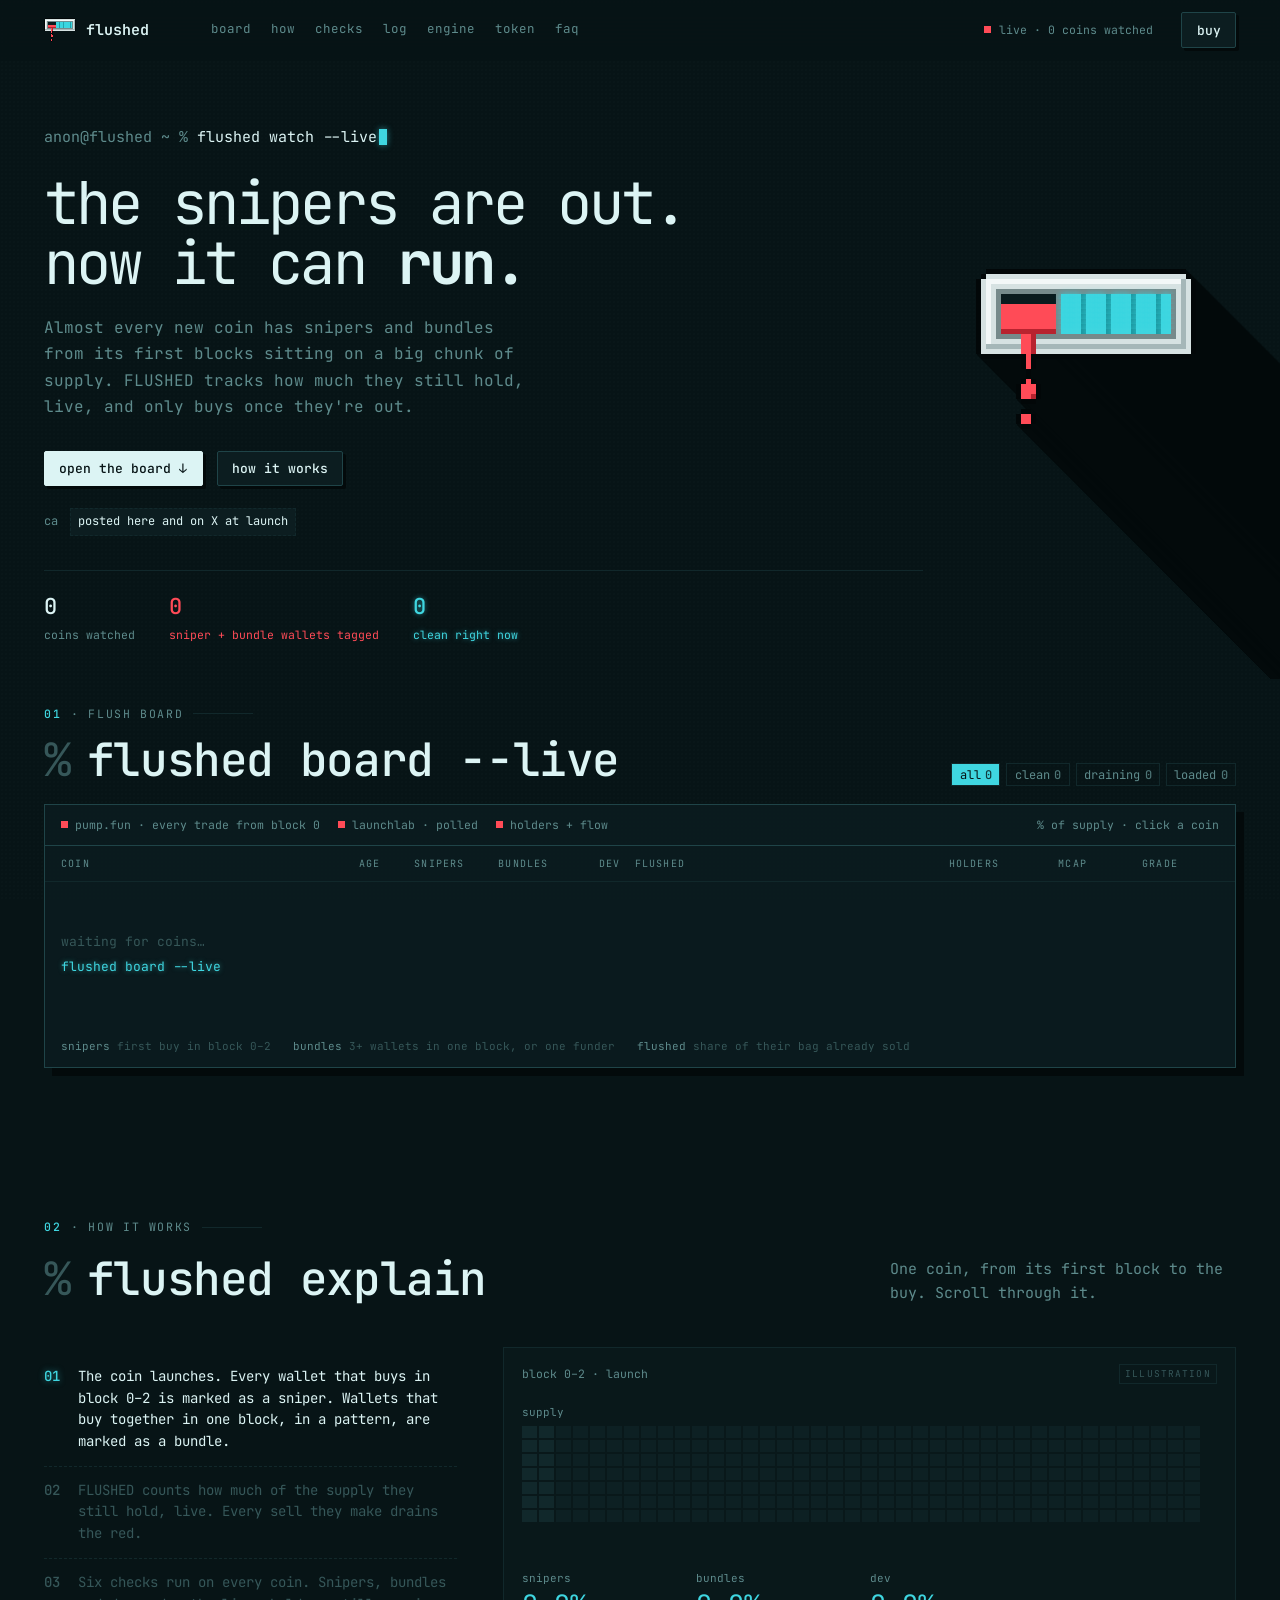
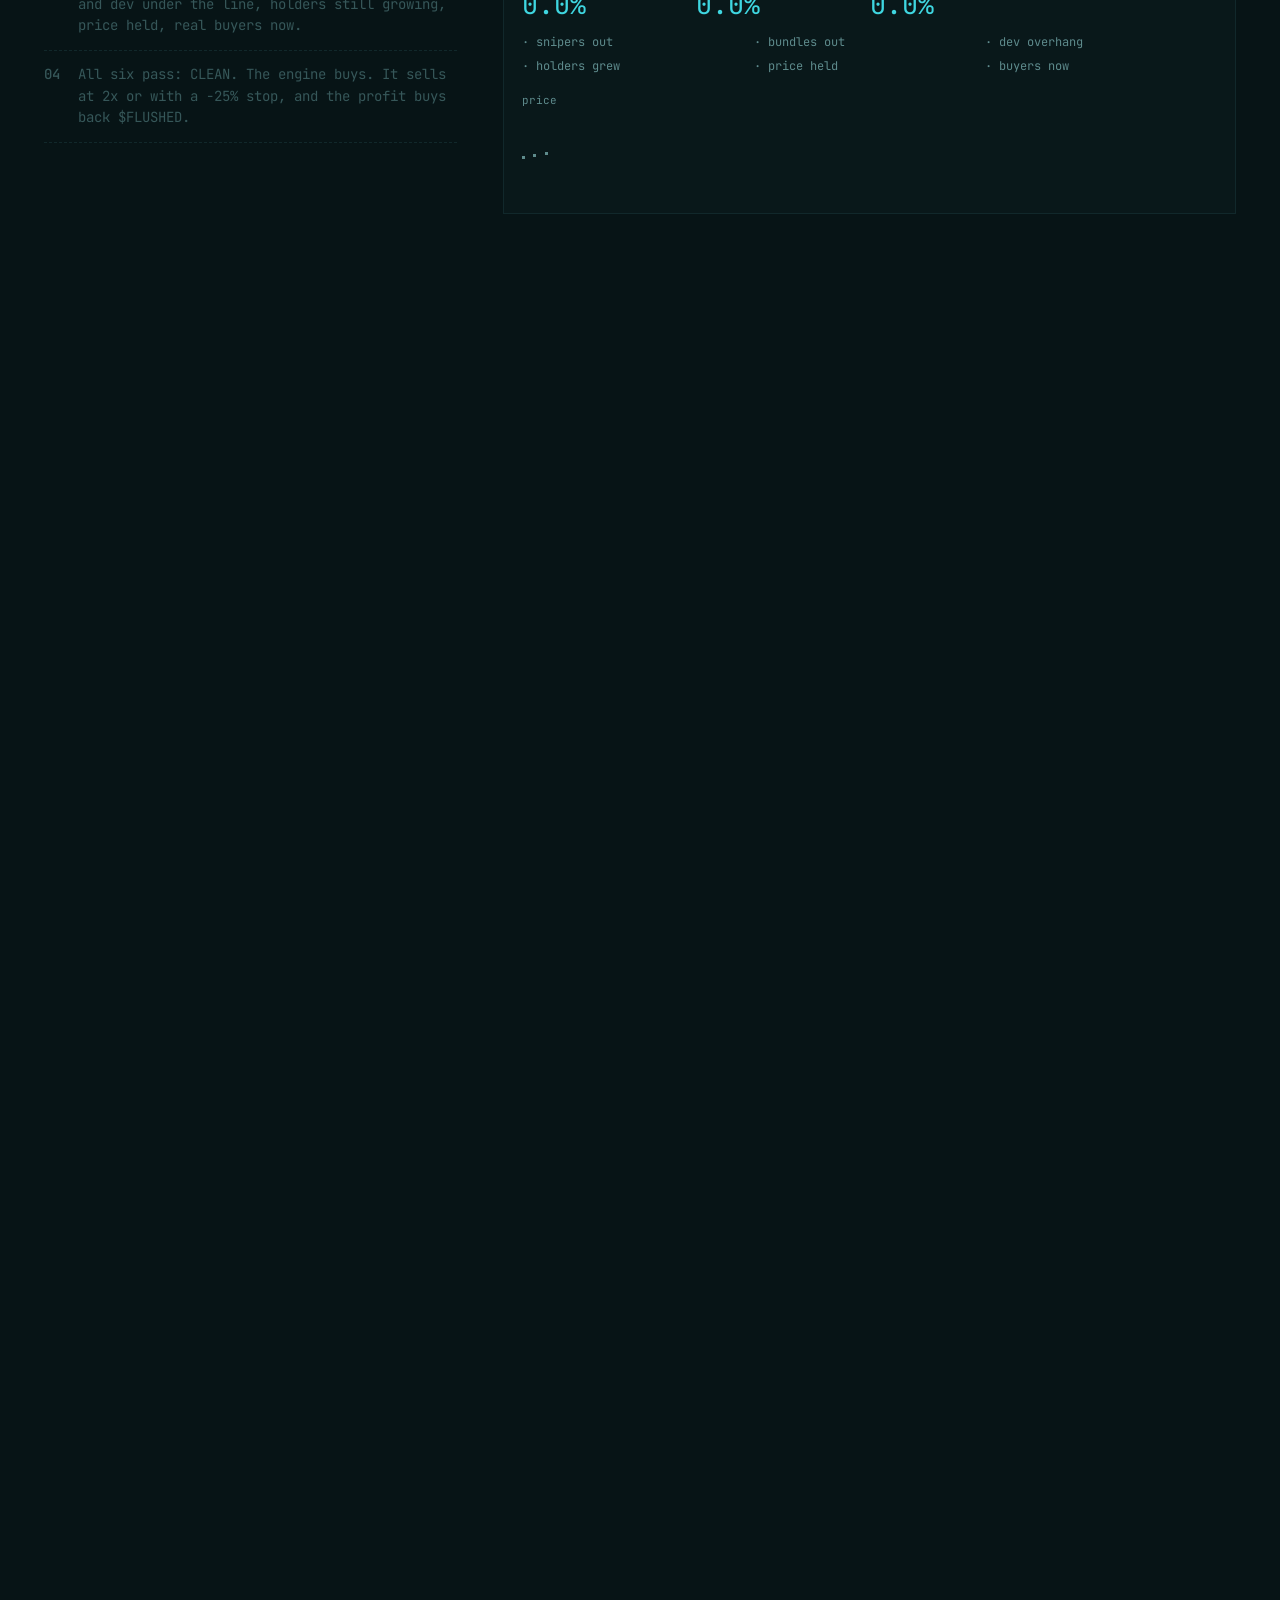
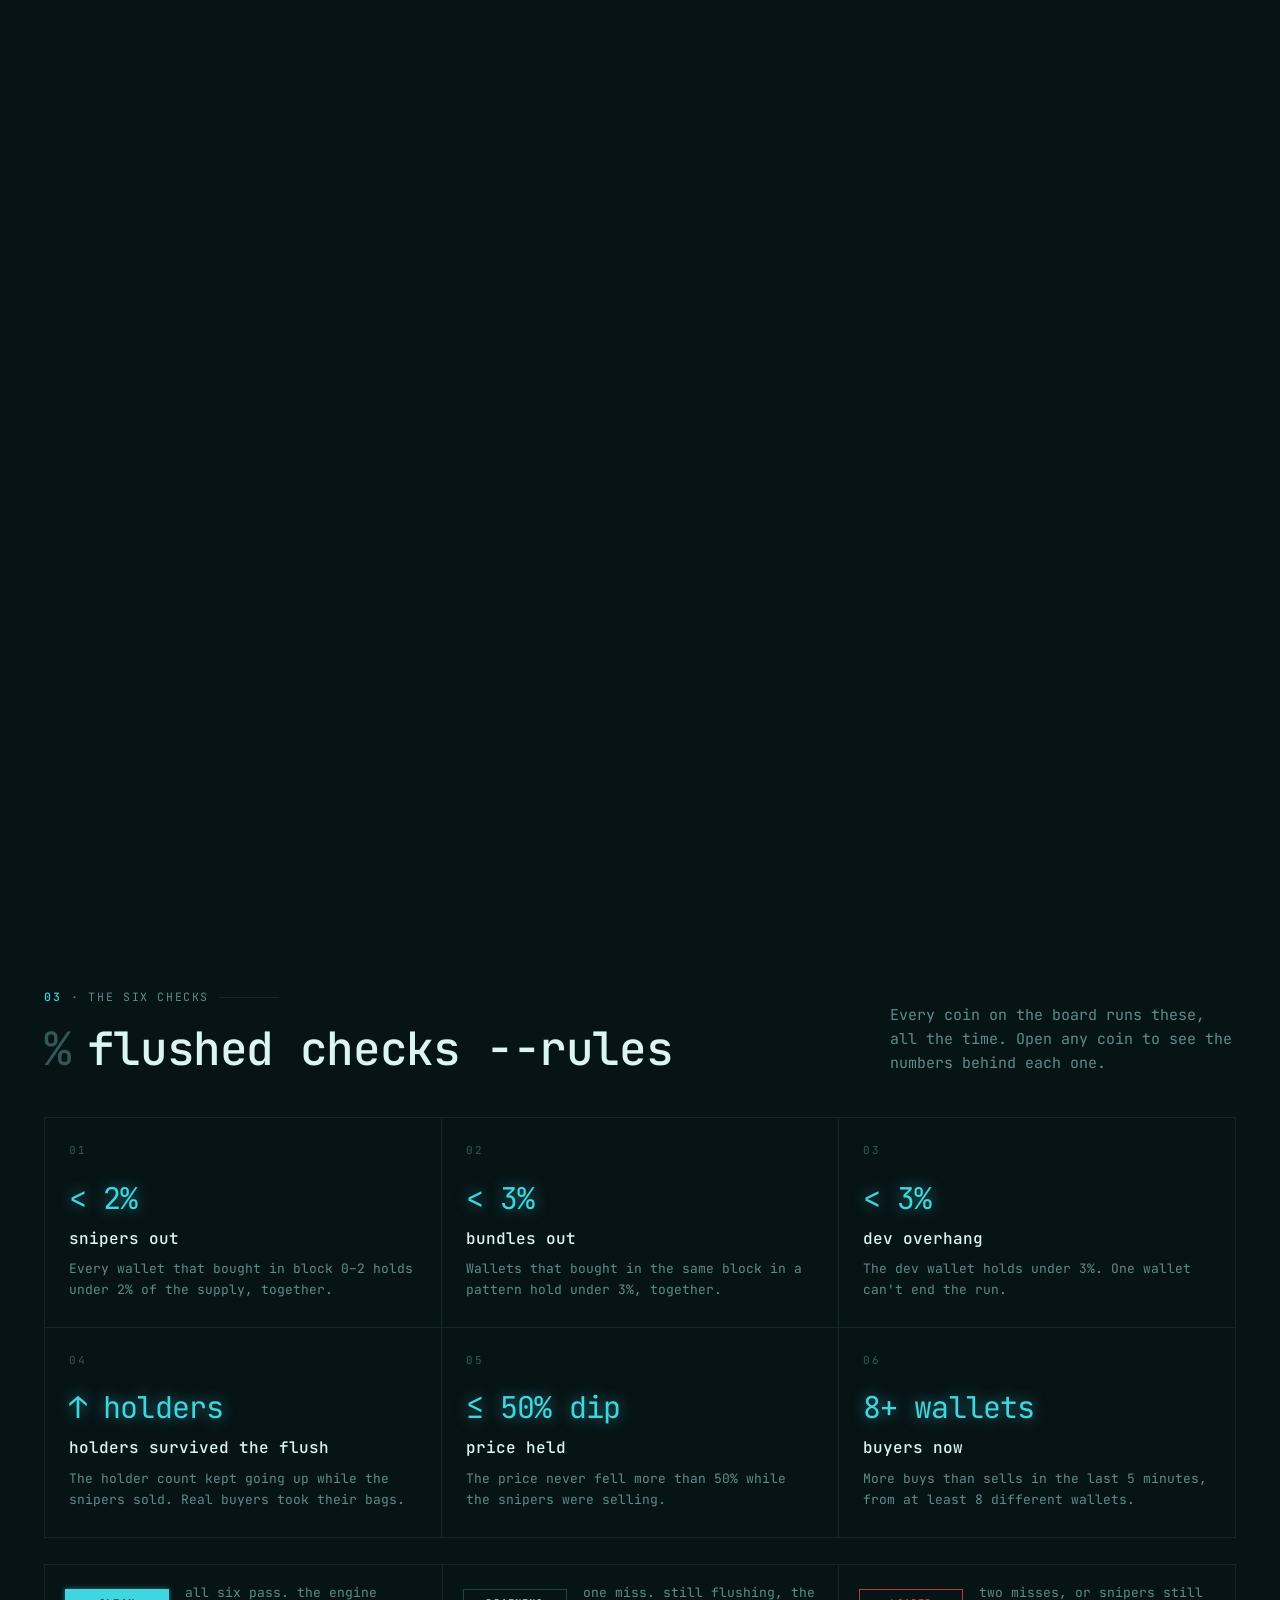
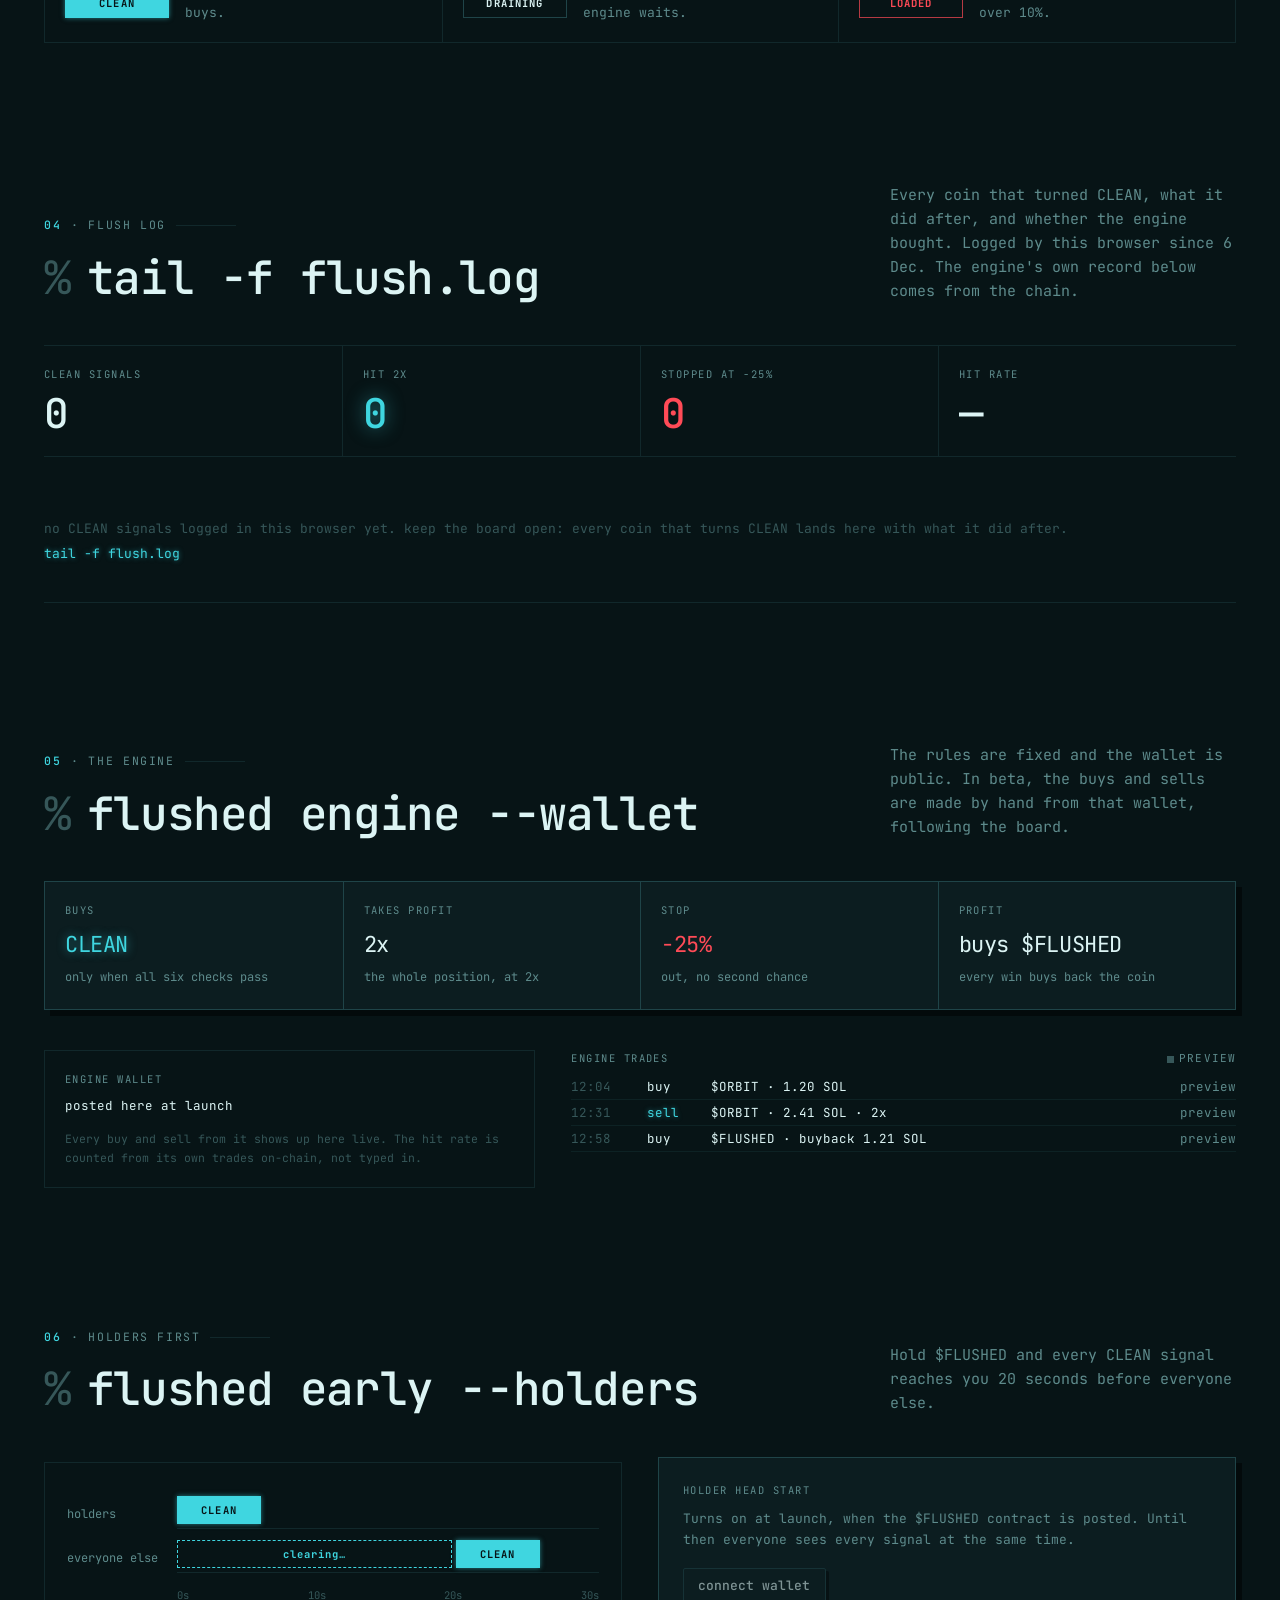
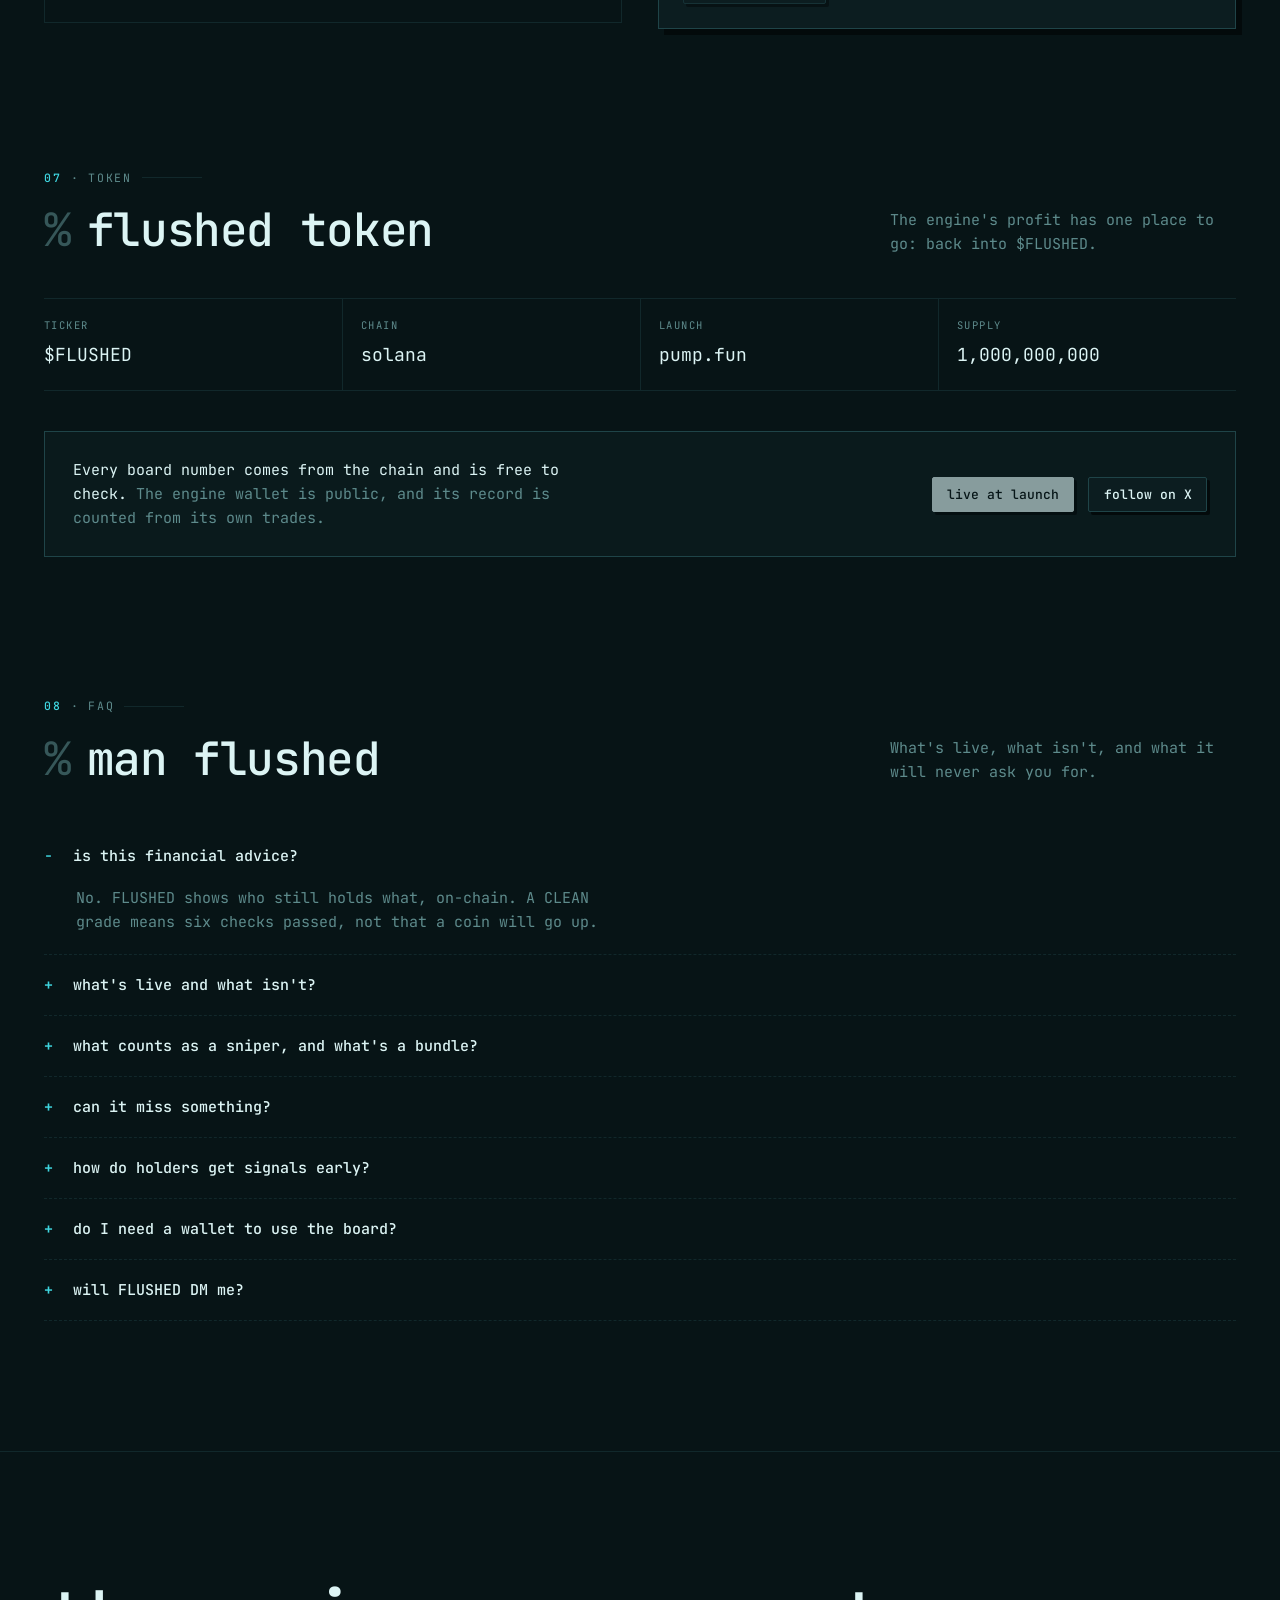
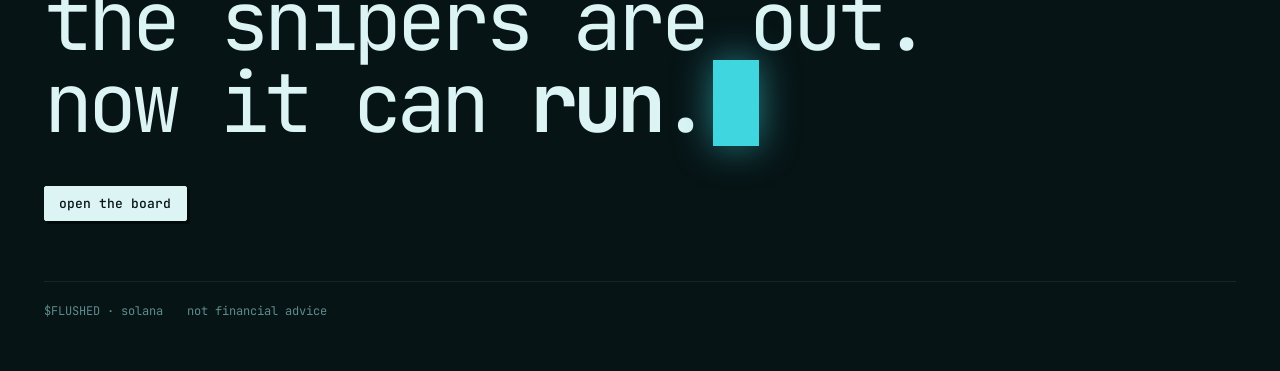
==== index.html @ ad59701e "FLUSHED: flush board site, graphics, README Co-Authored-By: Claude Opus 5.5 <noreply@anthropic.com> " ====
<!doctype html>
<html lang="en" data-theme="drain">
<head>
<meta charset="utf-8"><meta name="viewport" content="width=device-width,initial-scale=1,viewport-fit=cover">
<title>FLUSHED — buys when the snipers are out</title>
<meta name="description" content="A buy engine that tracks how much of every new coin snipers and bundles still hold, and only buys once they're out.">
<meta name="theme-color" content="#071416">
<meta property="og:title" content="FLUSHED — buys when the snipers are out"><meta property="og:description" content="Every new coin has snipers waiting to dump. FLUSHED tracks every sniper and bundle bag and buys only once they're flushed out.">
<meta property="og:type" content="website"><meta property="og:image" content="/og.png">
<meta name="twitter:card" content="summary_large_image"><meta name="twitter:image" content="/og.png">
<link rel="icon" href="/fav.png"><link rel="apple-touch-icon" href="/fav.png">
<link rel="preconnect" href="https://fonts.googleapis.com"><link rel="preconnect" href="https://fonts.gstatic.com" crossorigin>
<link href="https://fonts.googleapis.com/css2?family=JetBrains+Mono:wght@400;500;600;700&display=swap" rel="stylesheet">
<style>
/* ===== termkit site system ===== */
:root{
  --bg:#f0e7d8; --paper:#f8f3ea; --ink:#2b2a26; --muted:#8b8474; --faint:#b3a993; --line:#3a372f; --hair:#d9d0be;
  --shadow:#d6ccb8; --accent:#2f9e4f; --red:#c9452e; --glow:none;
  --mono:"JetBrains Mono",ui-monospace,SFMono-Regular,Menlo,monospace; --pixel:"Silkscreen",var(--mono);
  --w:1060px; --r:2px;
}
[data-theme=phosphor]{ --bg:#050806; --paper:#0b120d; --ink:#d6ffe2; --muted:#5d8a6b; --faint:#3a5a44; --line:#24543a; --hair:#14261b;
  --shadow:#020302; --accent:#4cf28d; --red:#ff3b30; --glow:0 0 .4em color-mix(in srgb,var(--accent) 70%,transparent); }
[data-theme=drain]{ --bg:#071416; --paper:#0c1d20; --ink:#dcf4f4; --muted:#5e8b8c; --faint:#365759; --line:#1f4448; --hair:#11282b;
  --shadow:#030a0b; --accent:#3fd6e0; --red:#ff4b57; --glow:0 0 .45em color-mix(in srgb,var(--accent) 55%,transparent); }
[data-theme=graphite]{ --bg:#131210; --paper:#1a1916; --ink:#efe7d8; --muted:#6f6a60; --faint:#4a463f; --line:#3a362f; --hair:#26241f;
  --shadow:#0a0908; --accent:#efe7d8; --red:#e0533d; }
*{box-sizing:border-box;margin:0;padding:0}
html{scroll-behavior:smooth;-webkit-text-size-adjust:100%}
body{background:var(--bg);color:var(--ink);font:400 15px/1.6 var(--mono);-webkit-font-smoothing:antialiased;overflow-x:hidden}
body::before{content:"";position:fixed;inset:0;pointer-events:none;z-index:0;opacity:.4;
  background-image:radial-gradient(color-mix(in srgb,var(--ink) 9%,transparent) .7px,transparent 1px);background-size:4px 4px}
[hidden]{display:none!important}
a{color:inherit} ::selection{background:var(--accent);color:var(--bg)}
.wrap{position:relative;z-index:1;max-width:var(--w);margin:0 auto;padding:0 24px}
.mut{color:var(--muted)} .acc{color:var(--accent);text-shadow:var(--glow)} .red{color:var(--red)}
#bgtape{position:fixed;left:0;right:0;bottom:6vh;width:100%;height:140px;pointer-events:none;z-index:0;opacity:.55}

/* top bar */
.top{position:sticky;top:env(safe-area-inset-top,0px);z-index:20;background:color-mix(in srgb,var(--bg) 88%,transparent);backdrop-filter:blur(6px);border-bottom:1px solid transparent;transition:border-color .2s}
.top.solid{border-bottom-color:var(--hair)}
.top .wrap{display:flex;align-items:center;gap:28px;height:62px}
.brand{display:flex;align-items:center;gap:10px;font-weight:600;text-decoration:none;font-size:15px}
.brand canvas{width:26px;height:26px;image-rendering:pixelated}
.nav{display:flex;gap:20px;margin:0 auto;font-size:12.5px}
.nav a{color:var(--muted);text-decoration:none;padding:6px 0;border-bottom:2px solid transparent}
.nav a:hover{color:var(--ink)} .nav a.on{color:var(--ink);border-bottom-color:var(--accent)}

/* buttons, chips, tags */
.btn{display:inline-flex;align-items:center;gap:.5em;font:500 13px var(--mono);color:var(--ink);background:var(--paper);border:1.5px solid var(--line);border-radius:var(--r);
  padding:.62em 1.1em;box-shadow:3px 3px 0 var(--shadow);cursor:pointer;text-decoration:none;transition:transform .12s,box-shadow .12s}
.btn:hover{transform:translate(-1px,-1px);box-shadow:4px 4px 0 var(--shadow)} .btn:active{transform:translate(2px,2px);box-shadow:1px 1px 0 var(--shadow)}
.btn.pri{background:var(--ink);color:var(--bg);border-color:var(--ink)}
[data-theme=phosphor] .btn.pri{background:var(--accent);border-color:var(--accent);box-shadow:3px 3px 0 var(--shadow),var(--glow)}
.chip{display:inline-block;font-size:12px;padding:.18em .6em;color:var(--muted);border:1px solid transparent;cursor:pointer;background:none;font-family:var(--mono)}
.chip.on{background:var(--accent);color:var(--bg)} .chip:not(.on):hover{border-color:var(--hair);color:var(--ink)}
.tag{display:inline-block;font-size:9.5px;letter-spacing:.12em;text-transform:uppercase;color:var(--faint);border:1px solid var(--hair);padding:.15em .55em}
.lamp{display:inline-flex;align-items:center;gap:.5em;font-size:11px;letter-spacing:.1em;text-transform:uppercase;color:var(--muted)}
.lamp::before{content:"";width:7px;height:7px;background:var(--faint)} .lamp.live::before{background:var(--accent);box-shadow:var(--glow);animation:blink 1.6s steps(1) infinite}
.cur{display:inline-block;width:.55em;height:1.05em;background:var(--accent);vertical-align:-.17em;margin-left:.1em;box-shadow:var(--glow);animation:blink 1.1s steps(1) infinite}
@keyframes blink{50%{opacity:0}}

/* hero */
.hero{position:relative;overflow:hidden;padding:92px 0 70px}
.hero .wrap{display:grid;grid-template-columns:1.05fr .95fr;gap:40px;align-items:center}
.prompt{font-size:15px;color:var(--muted);min-height:1.6em}
.prompt .cmd{color:var(--ink)}
.hero h1{font-size:clamp(38px,5.4vw,62px);line-height:1.04;font-weight:400;letter-spacing:-.035em;margin:22px 0 20px}
.hero h1 b{font-weight:700}
.hero .lede{color:var(--muted);max-width:44ch;font-size:15.5px}
.ctas{display:flex;gap:14px;flex-wrap:wrap;margin-top:30px}
.ca{display:flex;align-items:center;gap:12px;margin-top:22px;font-size:12px;color:var(--muted)}
.ca code{color:var(--ink);background:var(--paper);border:1px dashed var(--hair);padding:.3em .6em;font-family:var(--mono);max-width:100%;overflow:hidden;text-overflow:ellipsis;white-space:nowrap}
.hero-vis{position:relative;height:440px}
.hero-vis canvas.obj{position:absolute;inset:0;width:100%;height:100%}
.hero-vis .term{position:absolute;right:0;bottom:12px;width:min(330px,80%)}

/* ticker strip */
.strip{position:relative;z-index:1;border-top:1px solid var(--hair);border-bottom:1px solid var(--hair);overflow:hidden;font-size:12.5px;white-space:nowrap;background:color-mix(in srgb,var(--paper) 50%,transparent)}
.strip .run{display:inline-flex;gap:40px;padding:11px 0;animation:run 60s linear infinite}
@keyframes run{to{transform:translateX(-50%)}}

/* sections */
section.s{position:relative;z-index:1;padding:110px 0 30px}
.eyebrow{display:flex;align-items:center;gap:10px;font-size:11.5px;letter-spacing:.14em;text-transform:uppercase;color:var(--muted)}
.eyebrow b{color:var(--accent);font-weight:500} .eyebrow i{flex:0 0 60px;height:1px;background:var(--hair)}
h2{font-size:clamp(30px,4vw,46px);font-weight:500;letter-spacing:-.03em;line-height:1.1;margin:18px 0 14px}
h2 .pr{color:var(--faint);font-weight:400;margin-right:.35em}
.lede{color:var(--muted);max-width:52ch}
.rule{height:1px;background:var(--hair);margin:90px 0 0}

/* card + terminal */
.card{background:var(--paper);border:1.5px solid var(--line);border-radius:var(--r);box-shadow:6px 6px 0 var(--shadow);padding:18px;transition:transform .15s,box-shadow .15s}
a.card,.card.lift{text-decoration:none;color:inherit;display:block}
a.card:hover,.card.lift:hover{transform:translate(-2px,-3px);box-shadow:8px 9px 0 var(--shadow)}
.term{background:var(--paper);border:1.5px solid var(--line);border-radius:var(--r);box-shadow:6px 6px 0 var(--shadow);font-size:13px}
.term .bar{display:flex;align-items:center;gap:6px;padding:8px 12px;border-bottom:1.5px solid var(--line);font-size:11px;color:var(--muted)}
.term .bar i{width:9px;height:9px;border:1.5px solid var(--line);border-radius:50%}
.term .bar span{margin-left:auto}
.term .body{padding:14px 16px;line-height:1.9;min-height:3em}
.term .ln{opacity:.18;transition:opacity .25s} .term .ln.on{opacity:1}
.term .ln .ok{color:var(--accent);text-shadow:var(--glow)}
.grid{display:grid;gap:22px}
.g2{grid-template-columns:1fr 1fr} .g3{grid-template-columns:repeat(3,1fr)} .g4{grid-template-columns:repeat(4,1fr)}

/* pinned step sequence */
.pin{height:300vh} .pin .stick{position:sticky;top:90px}
.steps{display:grid;grid-template-columns:1fr 1.15fr;gap:40px;margin-top:40px;align-items:start}
.steplist li{list-style:none;display:flex;gap:14px;padding:14px 0;border-bottom:1px dashed var(--hair);color:var(--faint);transition:color .2s}
.steplist li b{color:inherit;font-weight:500;width:2em} .steplist li.on{color:var(--ink)} .steplist li.on b{color:var(--accent)}
.meter{font-size:12px;color:var(--muted);margin-top:14px}

/* fee split */
.split{display:flex;height:34px;border:1.5px solid var(--line);margin:30px 0 18px}
.split div{border-right:1.5px solid var(--line);background:repeating-linear-gradient(90deg,var(--c) 0 6px,transparent 6px 8px)}
.split div:last-child{border-right:0}
.rows div{display:flex;gap:16px;padding:7px 0;border-bottom:1px dashed var(--hair)} .rows b{width:3em}

/* stat */
.stat .k{font-size:11px;letter-spacing:.12em;text-transform:uppercase;color:var(--muted)}
.stat .v{font-size:30px;font-weight:500;letter-spacing:-.02em;margin-top:6px}

/* cells (supply / holders grid) */
.cells{display:grid;grid-template-columns:repeat(10,1fr);gap:4px}
.cells i{aspect-ratio:1;border:1px dashed var(--hair)} .cells i.f{background:var(--faint);border-color:var(--faint)} .cells i.you{background:var(--accent);border-color:var(--accent)}

/* log */
.log{height:320px;overflow:hidden;font-size:12.5px;line-height:2;-webkit-mask:linear-gradient(#000 70%,transparent)}
.log div{display:grid;grid-template-columns:76px 74px 1fr auto;gap:12px;animation:in .35s ease}
.log .t{color:var(--faint)} .log a{color:var(--muted);text-decoration:none} .log a:hover{color:var(--accent)}
@keyframes in{from{opacity:0;transform:translateY(-6px)}}

/* man-page faq */
.man details{border-bottom:1px dashed var(--hair)}
.man summary{list-style:none;cursor:pointer;padding:18px 0;display:flex;gap:14px;font-weight:500}
.man summary::-webkit-details-marker{display:none}
.man summary::before{content:"+";color:var(--accent);width:1em} .man details[open] summary::before{content:"−"}
.man details p{color:var(--muted);padding:0 0 20px 2.1em;max-width:62ch}

/* footer */
footer{position:relative;z-index:1;padding:120px 0 60px}
footer .big{font-size:clamp(34px,6vw,76px);letter-spacing:-.04em;line-height:1}
footer .fine{display:flex;gap:24px;flex-wrap:wrap;margin-top:50px;font-size:12px;color:var(--muted);border-top:1px solid var(--hair);padding-top:20px}

.reveal{opacity:0;transform:translateY(14px);transition:opacity .6s,transform .6s} .reveal.in{opacity:1;transform:none}
@media (max-width:860px){
  .nav{display:none} .top .btn{margin-left:auto} .hero{padding-top:56px} .hero .wrap,.steps,.g2,.g3{grid-template-columns:1fr} .g4{grid-template-columns:1fr 1fr}
  .hero-vis{height:330px} .pin{height:auto} .pin .stick{position:static} .steplist li{color:var(--ink)} .term .ln{opacity:1}
  .log div{grid-template-columns:60px 64px 1fr} .log div a{display:none}
}
@media (prefers-reduced-motion:reduce){*{animation:none!important;transition:none!important} .reveal{opacity:1;transform:none} .term .ln{opacity:1}}
</style>
<style>
/* ===== FLUSHED · "board" layout: the product is the hero. one wide board, rows open into a drawer. ===== */
:root{--w:1240px}
body::before{opacity:.16}
.top .wrap{height:60px}
.nav{margin:0 0 0 34px}
.top .live{display:flex;align-items:center;gap:8px;font-size:11.5px;color:var(--muted);margin-left:auto;white-space:nowrap}
.dot{width:7px;height:7px;background:var(--faint);display:inline-block;flex:none}
.dot.on{background:var(--accent);box-shadow:var(--glow);animation:blink 1.6s steps(1) infinite}
.dot.warn{background:var(--red)}
.k{font-size:10.5px;letter-spacing:.14em;text-transform:uppercase;color:var(--muted)}
.num{font-variant-numeric:tabular-nums}

/* hero */
.hero3{position:relative;overflow:hidden;padding:64px 0 34px}
.hero3 canvas.bg{position:absolute;inset:0;width:100%;height:100%;z-index:0;pointer-events:none}
.hero3 .wrap{display:grid;grid-template-columns:minmax(0,1.5fr) minmax(0,.5fr);gap:20px;align-items:center}
.hero3 h1{text-wrap:balance;font-size:clamp(38px,4.6vw,64px);font-weight:400;letter-spacing:-.05em;line-height:1.02;margin:24px 0 22px}
.hero3 h1 b{font-weight:700}
.hero3 .lede{color:var(--muted);font-size:16px;max-width:48ch;line-height:1.65}
.hero3 .vis{position:relative;height:360px}
.hero3 .vis canvas{position:absolute;inset:0;width:100%;height:100%;image-rendering:pixelated}
.tally{display:flex;gap:34px;margin-top:34px;padding-top:18px;border-top:1px solid var(--hair);font-size:11.5px;color:var(--muted);flex-wrap:wrap}
.tally b{color:var(--ink);font-weight:500;font-size:22px;display:block;letter-spacing:-.02em;margin-bottom:2px}
.tally .acc b{color:var(--accent)} .tally .red b{color:var(--red)}

/* board */
.bsec{position:relative;z-index:1;padding:26px 0 30px}
.bhead{display:flex;align-items:flex-end;justify-content:space-between;gap:20px;flex-wrap:wrap;margin-bottom:18px}
.bhead h2{margin:12px 0 0}
.filters{display:flex;gap:6px;flex-wrap:wrap}
.filters .chip{border:1px solid var(--hair)} .filters .chip b{font-weight:500;margin-left:.4em;opacity:.8}
.board{border:1.5px solid var(--line);background:color-mix(in srgb,var(--paper) 82%,transparent);box-shadow:8px 8px 0 var(--shadow)}
.board .bar{display:flex;align-items:center;gap:18px;padding:11px 16px;border-bottom:1.5px solid var(--line);font-size:11.5px;color:var(--muted);flex-wrap:wrap}
.board .bar .src{display:inline-flex;align-items:center;gap:7px}
.board .bar .r{margin-left:auto}
.brow{display:grid;grid-template-columns:minmax(150px,1.35fr) 46px 70px 70px 58px minmax(140px,1.5fr) 62px 74px 118px;gap:14px;align-items:center;padding:0 16px;min-height:52px;border-bottom:1px solid var(--hair);font-size:13px;cursor:pointer;position:relative}
.brow:hover{background:color-mix(in srgb,var(--accent) 4%,transparent)}
.brow.h{min-height:36px;cursor:default;font-size:10px;letter-spacing:.12em;text-transform:uppercase;color:var(--muted)} .brow.h:hover{background:none}
.brow.open{background:color-mix(in srgb,var(--accent) 7%,transparent)}
.brow.open::before{content:"";position:absolute;left:0;top:10px;bottom:10px;width:2px;background:var(--accent);box-shadow:var(--glow)}
.brow .n{text-align:right;font-variant-numeric:tabular-nums}
.brow .sym{font-weight:700;white-space:nowrap;overflow:hidden;text-overflow:ellipsis}
.brow .sym small{font-weight:400;color:var(--muted);margin-left:8px;font-size:11px}
.brow .mut{color:var(--muted)}
.stag{font-size:9px;letter-spacing:.1em;text-transform:uppercase;color:var(--faint);border:1px solid var(--hair);padding:0 .45em;margin-left:8px;vertical-align:1px;font-weight:400}
.mtr-w{display:flex;align-items:center;gap:10px} .mtr-w .pc{font-size:11px;color:var(--muted);width:3.4em;text-align:right;flex:none}
.mtr{display:flex;gap:2px;height:14px;flex:1;min-width:0} .mtr i{flex:1;background:var(--accent);opacity:.85} .mtr i.r{background:var(--red);opacity:1} .mtr i.e{background:var(--hair);opacity:1}
.gr{display:block;font-size:10.5px;font-weight:700;letter-spacing:.1em;text-align:center;padding:5px 0;border:1.5px solid var(--line);white-space:nowrap;font-style:normal}
.gr.CLEAN{background:var(--accent);color:var(--bg);border-color:var(--accent);box-shadow:var(--glow)}
.gr.DRAINING{color:var(--ink)} .gr.LOADED{color:var(--red);border-color:color-mix(in srgb,var(--red) 70%,transparent)}
.gr.CLEARING{color:var(--accent);border-color:var(--accent);border-style:dashed}
.gr.SCAN{color:var(--faint);border-style:dashed;border-color:var(--faint)}
.bempty{padding:48px 16px;color:var(--faint);font-size:13px;line-height:1.9}
.bfoot{display:flex;gap:22px;flex-wrap:wrap;padding:11px 16px;font-size:11px;color:var(--faint)}
.bfoot b{color:var(--muted);font-weight:400}

/* drawer: sniper map + checklist */
.drawer{border-bottom:1.5px solid var(--line);background:color-mix(in srgb,var(--bg) 55%,var(--paper));padding:24px 16px 26px;display:grid;grid-template-columns:minmax(0,1.45fr) minmax(0,1fr);gap:34px;cursor:default}
.drawer>div{min-width:0}
.drawer .kh{display:flex;gap:4px 10px;align-items:baseline;margin-bottom:10px;flex-wrap:wrap}
.drawer .kh .r{margin-left:auto;font-size:11.5px;color:var(--muted)}
.dmeter{display:block;width:100%;height:58px;image-rendering:pixelated;margin-bottom:14px}
.nums{display:grid;grid-template-columns:repeat(4,1fr);border-top:1px solid var(--hair);border-bottom:1px solid var(--hair);margin-bottom:22px}
.nums>div{padding:10px 12px 12px 0} .nums>div+div{padding-left:12px;border-left:1px solid var(--hair)}
.nums .v{font-size:20px;font-weight:500;margin-top:4px;letter-spacing:-.02em}
.smapw{max-height:330px;overflow:auto;border-top:1px solid var(--hair)}
.smap{width:100%;border-collapse:collapse;font-size:12px}
.smap th{font-weight:400;color:var(--muted);text-align:right;padding:7px 8px;border-bottom:1px solid var(--hair);font-size:10px;letter-spacing:.08em;text-transform:uppercase;position:sticky;top:0;background:color-mix(in srgb,var(--bg) 55%,var(--paper))}
.smap th:first-child,.smap td:first-child,.smap th:nth-child(2),.smap td:nth-child(2){text-align:left}
.smap td{padding:6px 8px;text-align:right;border-bottom:1px solid color-mix(in srgb,var(--hair) 70%,transparent);font-variant-numeric:tabular-nums;white-space:nowrap}
.smap a{color:var(--ink);text-decoration:none} .smap a:hover{color:var(--accent)}
.smap .z{color:var(--faint)}
.tg{font-size:9px;letter-spacing:.1em;text-transform:uppercase;padding:0 .45em;border:1px solid}
.tg.sniper{color:var(--red);border-color:var(--red)} .tg.bundle{color:var(--red);border-color:var(--red);border-style:dashed} .tg.dev{color:var(--ink);border-color:var(--line)}
.cl{margin:0} .cl li{list-style:none;display:grid;grid-template-columns:20px 1fr auto;gap:2px 8px;padding:9px 0;border-bottom:1px dashed var(--hair);font-size:12.5px}
.cl li .ic{font-weight:700} .cl li.ok .ic{color:var(--accent)} .cl li.no .ic{color:var(--red)}
.cl li .th{color:var(--faint);font-size:11px}
.cl li small{grid-column:2/4;color:var(--muted);font-size:11.5px}
.verdict{display:flex;align-items:center;gap:14px;margin-top:18px;flex-wrap:wrap;font-size:12.5px;color:var(--muted)}
.verdict .gr{width:118px} .verdict b{color:var(--ink);font-weight:500}
.dlinks{display:flex;gap:18px;flex-wrap:wrap;margin-top:14px;font-size:12px}
.dlinks a,.dlinks button{color:var(--muted);text-decoration:none;background:none;border:0;font:inherit;cursor:pointer;padding:0} .dlinks a:hover,.dlinks button:hover{color:var(--accent)}
.note{font-size:11.5px;color:var(--faint);margin-top:12px;line-height:1.6}

/* sections */
section.s2{position:relative;z-index:1;padding:120px 0 20px}
.head2{display:grid;grid-template-columns:minmax(0,1.4fr) minmax(0,.6fr);gap:40px;align-items:end;margin-bottom:42px}
.head2 h2{margin-bottom:0}
.head2 .lede{justify-self:end;max-width:46ch}

/* how: pinned illustration */
.howpin{height:330vh}
.howpin .stick{position:sticky;top:74px}
.howgrid{display:grid;grid-template-columns:minmax(0,.72fr) minmax(0,1.28fr);gap:46px;align-items:start}
.beats{margin-top:6px}
.beats li{list-style:none;display:grid;grid-template-columns:2.4em 1fr;padding:13px 0;border-bottom:1px dashed var(--hair);color:var(--faint);font-size:14px;line-height:1.55;transition:color .25s}
.beats li b{font-weight:500} .beats li.done{color:var(--muted)} .beats li.on{color:var(--ink)} .beats li.on b{color:var(--accent);text-shadow:var(--glow)}
.illo{border:1px solid var(--hair);background:color-mix(in srgb,var(--paper) 55%,transparent);padding:16px 18px 14px}
.illo .hd{display:flex;justify-content:space-between;align-items:center;font-size:11.5px;color:var(--muted);margin-bottom:12px}
#howCv{display:block;width:100%}

/* checks */
.ckgrid{display:grid;grid-template-columns:repeat(3,1fr);border-top:1px solid var(--hair);border-left:1px solid var(--hair)}
.ck{padding:24px 24px 26px;border-right:1px solid var(--hair);border-bottom:1px solid var(--hair)}
.ck .no{font-size:11px;color:var(--faint);letter-spacing:.14em}
.ck .th{font-size:30px;color:var(--accent);margin:14px 0 4px;letter-spacing:-.03em;text-shadow:var(--glow)}
.ck h3{font-size:16px;font-weight:500;margin:0 0 8px}
.ck p{color:var(--muted);font-size:13px;line-height:1.6}
.legend{display:grid;grid-template-columns:repeat(3,1fr);margin-top:26px;border:1px solid var(--hair)}
.legend>div{padding:18px 20px;display:flex;gap:16px;align-items:center;font-size:13px;color:var(--muted)} .legend>div+div{border-left:1px solid var(--hair)}
.legend .gr{width:104px;flex:none}

/* log + engine */
.stats4{display:grid;grid-template-columns:repeat(4,1fr);border-top:1px solid var(--hair);border-bottom:1px solid var(--hair)}
.stats4>div{padding:20px 20px 22px 0} .stats4>div+div{padding-left:20px;border-left:1px solid var(--hair)}
.stats4 .v{font-size:clamp(28px,3.2vw,44px);font-weight:500;letter-spacing:-.04em;margin-top:10px;line-height:1}
.tbl{width:100%;border-collapse:collapse;font-size:12.5px}
.tbl th{font-weight:400;color:var(--muted);text-align:left;padding:10px 10px 10px 0;border-bottom:1px solid var(--hair);font-size:10px;letter-spacing:.12em;text-transform:uppercase}
.tbl td{padding:11px 10px 11px 0;border-bottom:1px solid color-mix(in srgb,var(--hair) 70%,transparent);white-space:nowrap;font-variant-numeric:tabular-nums}
.tbl a{color:var(--ink);text-decoration:none} .tbl a:hover{color:var(--accent)}
.tbl .win{color:var(--accent)} .tbl .stop{color:var(--red)} .tbl .z{color:var(--faint)}
.tblw{overflow-x:auto;margin-top:24px}
.empty2{padding:36px 0;color:var(--faint);font-size:13px;line-height:1.9;border-bottom:1px solid var(--hair)}
.rules{display:grid;grid-template-columns:repeat(4,1fr);border:1.5px solid var(--line);background:var(--paper);box-shadow:6px 6px 0 var(--shadow)}
.rules>div{padding:20px 20px 22px} .rules>div+div{border-left:1px solid var(--line)}
.rules .v{font-size:22px;margin-top:8px;letter-spacing:-.02em} .rules .v.acc{text-shadow:var(--glow)}
.rules p{font-size:12px;color:var(--muted);margin-top:6px}
.ewrap{display:grid;grid-template-columns:minmax(0,.85fr) minmax(0,1.15fr);gap:36px;margin-top:40px;align-items:start}
.wbox{border:1px solid var(--hair);padding:20px}
.wbox code{display:block;font-family:var(--mono);font-size:12.5px;color:var(--ink);word-break:break-all;margin:8px 0 14px}
.feed{font-size:12.5px;line-height:2}
.feed div{display:grid;grid-template-columns:64px 52px 1fr auto;gap:12px;border-bottom:1px solid color-mix(in srgb,var(--hair) 70%,transparent)}
.feed .t{color:var(--faint)} .feed a{color:var(--muted);text-decoration:none} .feed a:hover{color:var(--accent)}

/* holders first */
.gate{display:grid;grid-template-columns:minmax(0,1fr) minmax(0,1fr);gap:36px;align-items:center}
.tline{border:1px solid var(--hair);padding:22px 22px 18px}
.lane{display:grid;grid-template-columns:96px 1fr;align-items:center;gap:14px;margin:14px 0;font-size:12px;color:var(--muted)}
.track{position:relative;height:30px;border-bottom:1px solid var(--hair)}
.track .gr{position:absolute;bottom:4px;width:84px}
.axis{display:flex;justify-content:space-between;margin-left:110px;font-size:10.5px;color:var(--faint)}
.gbox{border:1.5px solid var(--line);background:var(--paper);box-shadow:6px 6px 0 var(--shadow);padding:24px}
.gbox .st{font-size:13px;color:var(--muted);margin:10px 0 18px;line-height:1.6}

/* token */
.facts{display:grid;grid-template-columns:repeat(4,1fr);border-top:1px solid var(--hair);border-bottom:1px solid var(--hair)}
.facts>div{padding:18px 18px 20px 0} .facts>div+div{padding-left:18px;border-left:1px solid var(--hair)} .facts .v{font-size:18px;margin-top:8px}
.callout{display:flex;align-items:center;gap:24px;justify-content:space-between;margin-top:40px;padding:26px 28px;border:1px solid var(--line);background:color-mix(in srgb,var(--paper) 70%,transparent);flex-wrap:wrap}
.callout p{font-size:15px;line-height:1.6;max-width:56ch} .callout p span{color:var(--muted)}

footer.f3{position:relative;z-index:1;border-top:1px solid var(--hair);padding:130px 0 50px;overflow:hidden;margin-top:110px}
footer.f3 .big{text-wrap:balance;font-size:clamp(34px,6.4vw,96px);letter-spacing:-.06em;line-height:.95;font-weight:400} footer.f3 .big b{font-weight:700}
footer.f3 .fine{display:flex;gap:24px;flex-wrap:wrap;margin-top:60px;font-size:12px;color:var(--muted);border-top:1px solid var(--hair);padding-top:20px}
#dbg{position:fixed;right:10px;bottom:10px;z-index:50;background:var(--paper);border:1px solid var(--line);font-size:11px;padding:10px 12px;max-width:340px;white-space:pre-wrap;color:var(--muted)}

@media (max-width:1080px){
  .brow{grid-template-columns:minmax(120px,1.3fr) 64px 64px 54px minmax(110px,1.3fr) 108px} .brow .c-age,.brow .c-hold,.brow .c-mcap{display:none}
}
@media (max-width:860px){
  .hero3{padding:34px 0 20px} .hero3 .wrap{grid-template-columns:1fr} .hero3 .vis{height:200px;order:-1}
  .top .live{display:none} .top .btn{margin-left:auto}
  .brow{grid-template-columns:1fr 92px;grid-template-areas:"sym gr" "mt mt" "nums nums";gap:8px 12px;padding:12px 14px;min-height:0}
  .brow.h{display:none} .brow .c-sym{grid-area:sym} .brow .c-gr{grid-area:gr} .brow .c-mt{grid-area:mt}
  .brow .c-sn,.brow .c-bu,.brow .c-dev{display:none} .brow .c-nums{grid-area:nums;display:flex!important;gap:14px;font-size:11.5px;color:var(--muted)}
  .drawer{grid-template-columns:1fr;gap:26px;padding:18px 14px}
  .nums{grid-template-columns:1fr 1fr} .nums>div:nth-child(3){padding-left:0;border-left:0} .nums>div:nth-child(n+3){border-top:1px solid var(--hair)}
  .head2{grid-template-columns:1fr;gap:12px} .head2 .lede{justify-self:start}
  .howpin{height:auto} .howpin .stick{position:static} .howgrid{grid-template-columns:1fr;gap:24px} .beats li{color:var(--ink)}
  .ckgrid{grid-template-columns:1fr} .legend{grid-template-columns:1fr} .legend>div+div{border-left:0;border-top:1px solid var(--hair)}
  .stats4,.facts,.rules{grid-template-columns:1fr 1fr} .stats4>div:nth-child(3),.facts>div:nth-child(3){padding-left:0;border-left:0}
  .stats4>div:nth-child(n+3),.facts>div:nth-child(n+3){border-top:1px solid var(--hair)} .rules>div:nth-child(3){border-left:0} .rules>div:nth-child(n+3){border-top:1px solid var(--line)}
  .ewrap,.gate{grid-template-columns:1fr}
  .feed div{grid-template-columns:60px 44px 1fr} .feed div a{display:none}
  section.s2{padding-top:84px}
  h2{font-size:clamp(23px,6.4vw,32px)} .track .gr{width:30%!important} .track .gr.CLEARING{width:calc(66% - 4px)!important} .lane{grid-template-columns:70px 1fr} .axis{margin-left:84px}
  .bhead h2{margin-top:8px}
}
.c-nums{display:none}
</style>
</head>
<body>

<header class="top" id="top"><div class="wrap">
  <a class="brand" href="#hero"><canvas id="logo"></canvas>flushed</a>
  <nav class="nav"><a href="#board">board</a><a href="#how">how</a><a href="#checks">checks</a><a href="#log">log</a><a href="#engine">engine</a><a href="#token">token</a><a href="#faq">faq</a></nav>
  <span class="live"><i class="dot" id="topDot"></i><span id="topLive">connecting…</span></span>
  <a class="btn" id="buyTop" href="#token">buy</a>
</div></header>

<section class="hero3" id="hero">
  <canvas class="bg" id="heroBg"></canvas>
  <div class="wrap">
    <div>
      <div class="prompt"><span>anon@flushed ~ %</span> <span class="cmd" id="typed"></span><span class="cur"></span></div>
      <h1>the snipers are out.<br>now it can <b>run.</b></h1>
      <p class="lede">Almost every new coin has snipers and bundles from its first blocks sitting on a big chunk of supply. FLUSHED tracks how much they still hold, live, and only buys once they're out.</p>
      <div class="ctas"><a class="btn pri" href="#board">open the board ↓</a><a class="btn" href="#how">how it works</a></div>
      <div class="ca"><span>ca</span><code id="ca">posted here and on X at launch</code><button class="chip" id="copy" hidden>copy</button></div>
      <div class="tally">
        <div><b class="num" id="tWatch">0</b>coins watched</div>
        <div class="red"><b class="num" id="tTagged">0</b>sniper + bundle wallets tagged</div>
        <div class="acc"><b class="num" id="tClean">0</b>clean right now</div>
      </div>
    </div>
    <div class="vis" id="heroVis"><canvas id="heroFg"></canvas></div>
  </div>
</section>

<section class="bsec" id="board"><div class="wrap">
  <div class="bhead">
    <div><div class="eyebrow"><b>01</b> · flush board <i></i></div><h2><span class="pr">%</span>flushed board --live</h2></div>
    <div class="filters" id="filters"><button class="chip on" data-f="all">all<b id="fAll">0</b></button><button class="chip" data-f="CLEAN">clean<b id="fC">0</b></button><button class="chip" data-f="DRAINING">draining<b id="fD">0</b></button><button class="chip" data-f="LOADED">loaded<b id="fL">0</b></button></div>
  </div>
  <div class="board">
    <div class="bar"><span class="src"><i class="dot" id="dPump"></i>pump.fun · every trade from block 0</span><span class="src"><i class="dot" id="dLab"></i>launchlab · polled</span><span class="src"><i class="dot" id="dJup"></i>holders + flow</span><span class="r" id="bUpd">% of supply · click a coin</span></div>
    <div class="brow h"><span>coin</span><span class="c-age n">age</span><span class="c-sn n">snipers</span><span class="c-bu n">bundles</span><span class="c-dev n">dev</span><span class="c-mt">flushed</span><span class="c-hold n">holders</span><span class="c-mcap n">mcap</span><span class="c-gr" style="text-align:center">grade</span></div>
    <div id="rows"><div class="bempty">connecting to pump.fun and launchlab…<br><span class="acc">flushed board --live</span></div></div>
    <div class="bfoot" id="bfoot"></div>
  </div>
</div></section>

<section class="s2 howpin" id="how"><div class="stick"><div class="wrap">
  <div class="head2">
    <div><div class="eyebrow"><b>02</b> · how it works <i></i></div><h2><span class="pr">%</span>flushed explain</h2></div>
    <p class="lede">One coin, from its first block to the buy. Scroll through it.</p>
  </div>
  <div class="howgrid">
    <ol class="beats" id="beats">
      <li><b>01</b>The coin launches. Every wallet that buys in block 0–2 is marked as a sniper. Wallets that buy together in one block, in a pattern, are marked as a bundle.</li>
      <li><b>02</b>FLUSHED counts how much of the supply they still hold, live. Every sell they make drains the red.</li>
      <li><b>03</b>Six checks run on every coin. Snipers, bundles and dev under the line, holders still growing, price held, real buyers now.</li>
      <li><b>04</b>All six pass: CLEAN. The engine buys. It sells at 2x or with a −25% stop, and the profit buys back $FLUSHED.</li>
    </ol>
    <div class="illo"><div class="hd"><span id="howHd">block 0 · launch</span><span class="tag">illustration</span></div><canvas id="howCv"></canvas></div>
  </div>
</div></div></section>

<section class="s2" id="checks"><div class="wrap">
  <div class="head2">
    <div><div class="eyebrow"><b>03</b> · the six checks <i></i></div><h2><span class="pr">%</span>flushed checks --rules</h2></div>
    <p class="lede">Every coin on the board runs these, all the time. Open any coin to see the numbers behind each one.</p>
  </div>
  <div class="ckgrid">
    <div class="ck"><div class="no">01</div><div class="th">&lt; 2%</div><h3>snipers out</h3><p>Every wallet that bought in block 0–2 holds under 2% of the supply, together.</p></div>
    <div class="ck"><div class="no">02</div><div class="th">&lt; 3%</div><h3>bundles out</h3><p>Wallets that bought in the same block in a pattern hold under 3%, together.</p></div>
    <div class="ck"><div class="no">03</div><div class="th">&lt; 3%</div><h3>dev overhang</h3><p>The dev wallet holds under 3%. One wallet can't end the run.</p></div>
    <div class="ck"><div class="no">04</div><div class="th">↑ holders</div><h3>holders survived the flush</h3><p>The holder count kept going up while the snipers sold. Real buyers took their bags.</p></div>
    <div class="ck"><div class="no">05</div><div class="th">≤ 50% dip</div><h3>price held</h3><p>The price never fell more than 50% while the snipers were selling.</p></div>
    <div class="ck"><div class="no">06</div><div class="th">8+ wallets</div><h3>buyers now</h3><p>More buys than sells in the last 5 minutes, from at least 8 different wallets.</p></div>
  </div>
  <div class="legend">
    <div><span class="gr CLEAN">CLEAN</span>all six pass. the engine buys.</div>
    <div><span class="gr DRAINING">DRAINING</span>one miss. still flushing, the engine waits.</div>
    <div><span class="gr LOADED">LOADED</span>two misses, or snipers still over 10%.</div>
  </div>
</div></section>

<section class="s2" id="log"><div class="wrap">
  <div class="head2">
    <div><div class="eyebrow"><b>04</b> · flush log <i></i></div><h2><span class="pr">%</span>tail -f flush.log</h2></div>
    <p class="lede">Every coin that turned CLEAN, what it did after, and whether the engine bought. <span id="logSince"></span></p>
  </div>
  <div class="stats4">
    <div><div class="k">clean signals</div><div class="v num" id="lN">0</div></div>
    <div><div class="k">hit 2x</div><div class="v num acc" id="lW">0</div></div>
    <div><div class="k">stopped at −25%</div><div class="v num red" id="lS">0</div></div>
    <div><div class="k">hit rate</div><div class="v num" id="lR">—</div></div>
  </div>
  <div class="tblw" id="logT"></div>
</div></section>

<section class="s2" id="engine"><div class="wrap">
  <div class="head2">
    <div><div class="eyebrow"><b>05</b> · the engine <i></i></div><h2><span class="pr">%</span>flushed engine --wallet</h2></div>
    <p class="lede">The rules are fixed and the wallet is public. In beta, the buys and sells are made by hand from that wallet, following the board.</p>
  </div>
  <div class="rules">
    <div><div class="k">buys</div><div class="v acc">CLEAN</div><p>only when all six checks pass</p></div>
    <div><div class="k">takes profit</div><div class="v">2x</div><p>the whole position, at 2x</p></div>
    <div><div class="k">stop</div><div class="v red">−25%</div><p>out, no second chance</p></div>
    <div><div class="k">profit</div><div class="v">buys $FLUSHED</div><p>every win buys back the coin</p></div>
  </div>
  <div class="ewrap">
    <div class="wbox" id="eBox"></div>
    <div><div class="kh" style="display:flex;gap:10px;margin-bottom:6px"><span class="k">engine trades</span><span class="lamp" id="eLamp" style="margin-left:auto">beta</span></div><div class="feed" id="eFeed"></div></div>
  </div>
</div></section>

<section class="s2" id="early"><div class="wrap">
  <div class="head2">
    <div><div class="eyebrow"><b>06</b> · holders first <i></i></div><h2><span class="pr">%</span>flushed early --holders</h2></div>
    <p class="lede">Hold $FLUSHED and every CLEAN signal reaches you 20 seconds before everyone else.</p>
  </div>
  <div class="gate">
    <div class="tline">
      <div class="lane"><span>holders</span><div class="track"><span class="gr CLEAN" style="left:0">CLEAN</span></div></div>
      <div class="lane"><span>everyone else</span><div class="track"><span class="gr CLEARING" style="left:0;width:calc(66% - 4px)">clearing…</span><span class="gr CLEAN" style="left:66%">CLEAN</span></div></div>
      <div class="axis"><span>0s</span><span>10s</span><span>20s</span><span>30s</span></div>
    </div>
    <div class="gbox" id="gBox"></div>
  </div>
</div></section>

<section class="s2" id="token"><div class="wrap">
  <div class="head2">
    <div><div class="eyebrow"><b>07</b> · token <i></i></div><h2><span class="pr">%</span>flushed token</h2></div>
    <p class="lede">The engine's profit has one place to go: back into $FLUSHED.</p>
  </div>
  <div class="facts">
    <div><div class="k">ticker</div><div class="v">$FLUSHED</div></div>
    <div><div class="k">chain</div><div class="v">solana</div></div>
    <div><div class="k">launch</div><div class="v">pump.fun</div></div>
    <div><div class="k">supply</div><div class="v">1,000,000,000</div></div>
  </div>
  <div class="callout"><p>Every board number comes from the chain and is free to check. <span>The engine wallet is public, and its record is counted from its own trades.</span></p>
    <div class="ctas" style="margin-top:0"><a class="btn pri" id="buy" href="#">buy on pump.fun</a><a class="btn" id="xlink" href="#">follow on X</a></div></div>
</div></section>

<section class="s2" id="faq"><div class="wrap">
  <div class="head2">
    <div><div class="eyebrow"><b>08</b> · faq <i></i></div><h2><span class="pr">%</span>man flushed</h2></div>
    <p class="lede">What's live, what isn't, and what it will never ask you for.</p>
  </div>
  <div class="man">
    <details open><summary>is this financial advice?</summary><p>No. FLUSHED shows who still holds what, on-chain. A CLEAN grade means six checks passed, not that a coin will go up.</p></details>
    <details><summary>what's live and what isn't?</summary><p>Live: new pump.fun coins, every trade decoded on-chain from the first block; LaunchLab coins, polled every few seconds; holder counts and 5-minute flow from Jupiter. Coins that were already running when you opened the page get their first blocks read back and their bags from a holder snapshot, refreshed every few minutes. The engine is beta: its trades are made by hand from the public wallet.</p></details>
    <details><summary>what counts as a sniper, and what's a bundle?</summary><p>A sniper is any wallet whose first buy lands in block 0, 1 or 2. A bundle is a group of 3+ wallets buying in the same block in the first few blocks, or early wallets funded from the same address within a few blocks of each other. The dev wallet is counted on its own.</p></details>
    <details><summary>can it miss something?</summary><p>Yes. A sniper that moves its bag to a fresh wallet instead of selling shows up on the next holder snapshot, not instantly. Wallets outside the top 100 holders count as zero. "verify bags" in a coin's drawer re-checks every tagged wallet against the chain.</p></details>
    <details><summary>how do holders get signals early?</summary><p>Connect a wallet that holds $FLUSHED. Every CLEAN shows up for you the moment it happens. Everyone else sees "clearing…" for 20 seconds first.</p></details>
    <details><summary>do I need a wallet to use the board?</summary><p>No. The board, the sniper maps and the log are free and need nothing. Never paste a seed phrase or private key anywhere.</p></details>
    <details><summary>will FLUSHED DM me?</summary><p>Never. Anyone who does is not us.</p></details>
  </div>
</div></section>

<footer class="f3"><div class="wrap">
  <div class="big">the snipers are out.<br>now it can <b>run.</b><span class="cur"></span></div>
  <div class="ctas" style="margin-top:40px"><a class="btn pri" href="#board">open the board</a></div>
  <div class="fine"><span>$FLUSHED · solana</span><span>not financial advice</span><span id="cafoot"></span></div>
</div></footer>
<div id="dbg" hidden></div>

<script>
/* termkit.js: pixel objects, long shadow, LED text. Shared by graphics.html and the site. */
const TK = (() => {
  const THEMES = {
    paper: { bg:"#f0e7d8", shadow:"#dcd2bf", ink:"#2b2a26", muted:"#8b8474", accent:"#2f9e4f", red:"#c9452e", card:"#f8f3ea", line:"#3a372f",
      outline:"#2e2a23", body:"#ece2c9", hi:"#faf5e8", shade:"#cdbf9f", dark:"#a39372", screen:"#16211a", glare:"#24372b", glow:"#45e07f", led:"#45e07f", slot:"#4a4337", glowBlur:0 },
    phosphor: { bg:"#050806", shadow:"#020302", ink:"#d6ffe2", muted:"#5d8a6b", accent:"#4cf28d", red:"#ff3b30", card:"#0b120d", line:"#1f3b29",
      outline:"#0d0f0c", body:"#e6dcc0", hi:"#f6f0de", shade:"#c4b693", dark:"#9a8a68", screen:"#0b1a10", glare:"#173323", glow:"#5cff9a", led:"#5cff9a", slot:"#3b352a", glowBlur:.9 },
    graphite: { bg:"#131210", shadow:"#0a0908", ink:"#efe7d8", muted:"#6f6a60", accent:"#efe7d8", red:"#e0533d", card:"#1a1916", line:"#33302a",
      outline:"#0a0908", body:"#ece4d3", hi:"#faf6ec", shade:"#c9bfa9", dark:"#9d927b", screen:"#1b1a17", glare:"#2b2925", glow:"#efe7d8", led:"#7fe0a0", slot:"#3d3a33", glowBlur:.5 },
    // ---- FLUSHED themes ----
    drain: { bg:"#071416", shadow:"#030a0b", ink:"#dcf4f4", muted:"#5e8b8c", accent:"#3fd6e0", red:"#ff4b57", card:"#0c1d20", line:"#1f4448",
      outline:"#020708", body:"#d6e2e2", hi:"#f3f8f8", shade:"#a5b7b8", dark:"#768a8b", screen:"#0a1b1e", glare:"#123034", glow:"#3fd6e0", glow2:"#1d97a0", led:"#3fd6e0", red2:"#b8232f", slot:"#2c4a4d", glowBlur:.55 },
    porcelain: { bg:"#e8ecee", shadow:"#d2d9dc", ink:"#11171a", muted:"#76838a", accent:"#2a5cff", red:"#e2422f", card:"#f6f8f9", line:"#262f34",
      outline:"#131a1d", body:"#fbfcfd", hi:"#ffffff", shade:"#c8d1d5", dark:"#95a3a9", screen:"#172127", glare:"#223039", glow:"#3a6bff", glow2:"#2146c2", led:"#3a6bff", red2:"#a52a1b", slot:"#5c6b72", glowBlur:0 },
    night: { bg:"#0a0e16", shadow:"#05070b", ink:"#e8edf6", muted:"#6a7489", accent:"#eef3fb", red:"#ff4655", card:"#10151f", line:"#29324a",
      outline:"#04060a", body:"#c9d2e0", hi:"#e9eef6", shade:"#99a5b8", dark:"#6d7a8f", screen:"#0e1420", glare:"#1a2232", glow:"#eef3fb", glow2:"#a9b5c8", led:"#eef3fb", red2:"#b8222f", slot:"#3a4560", glowBlur:.45 },
  };

  // 3x5 pixel font (M, N, W wider). Rows top to bottom.
  const FONT = {
    A:["010","101","111","101","101"],B:["110","101","110","101","110"],C:["011","100","100","100","011"],D:["110","101","101","101","110"],
    E:["111","100","110","100","111"],F:["111","100","110","100","100"],G:["011","100","101","101","011"],H:["101","101","111","101","101"],
    I:["111","010","010","010","111"],J:["001","001","001","101","010"],K:["101","101","110","101","101"],L:["100","100","100","100","111"],
    M:["10001","11011","10101","10001","10001"],N:["1001","1101","1011","1001","1001"],O:["010","101","101","101","010"],P:["110","101","110","100","100"],
    Q:["010","101","101","110","011"],R:["110","101","110","101","101"],S:["011","100","010","001","110"],T:["111","010","010","010","010"],
    U:["101","101","101","101","111"],V:["101","101","101","101","010"],W:["10001","10001","10101","11011","10001"],X:["101","101","010","101","101"],
    Y:["101","101","010","010","010"],Z:["111","001","010","100","111"],
    0:["111","101","101","101","111"],1:["010","110","010","010","111"],2:["110","001","010","100","111"],3:["110","001","010","001","110"],
    4:["101","101","111","001","001"],5:["111","100","110","001","110"],6:["011","100","111","101","111"],7:["111","001","010","010","010"],
    8:["111","101","111","101","111"],9:["111","101","111","001","110"]," ":["0","0","0","0","0"],"-":["000","000","111","000","000"],
    ".":["0","0","0","0","1"],"+":["000","010","111","010","000"],"%":["101","001","010","100","101"],">":["100","010","001","010","100"],"_":["000","000","000","000","111"],
  };
  const glyph = ch => FONT[ch.toUpperCase()] || FONT[" "];
  const textWidth = (s, k = 1) => [...s].reduce((w, ch, i) => w + glyph(ch)[0].length * k + (i ? k : 0), 0);

  function Grid(w, h) {
    const c = new Array(w * h).fill(null);
    return {
      w, h, c,
      get(x, y) { return x < 0 || y < 0 || x >= w || y >= h ? null : c[y * w + x]; },
      set(x, y, v) { if (x >= 0 && y >= 0 && x < w && y < h) c[y * w + x] = v; },
      rect(x, y, rw, rh, v) { for (let j = 0; j < rh; j++) for (let i = 0; i < rw; i++) this.set(x + i, y + j, v); },
      text(s, x, y, v, k = 1) {
        let cx = x;
        for (const ch of s) { const g = glyph(ch);
          g.forEach((row, j) => [...row].forEach((b, i) => { if (b === "1") this.rect(cx + i * k, y + j * k, k, k, v); }));
          cx += g[0].length * k + k; }
      },
      outline(v = "outline") { // 1-cell outline around everything that is filled
        const add = [];
        for (let y = 0; y < h; y++) for (let x = 0; x < w; x++)
          if (!this.get(x, y) && (this.get(x - 1, y) || this.get(x + 1, y) || this.get(x, y - 1) || this.get(x, y + 1))) add.push([x, y]);
        add.forEach(([x, y]) => this.set(x, y, v));
      },
    };
  }

  // ---------- Objects. Each returns a Grid of palette keys. Build inside a 1-cell margin, then outline. ----------
  const OBJECTS = {
    computer({ ticker = "" } = {}) {
      const t = ticker.replace(/^\$/, "").toUpperCase();
      const k = t.length <= 4 ? 2 : 1;
      const tw = textWidth(t, k);
      const sw = Math.max(24, tw + 8);                    // screen width grows with the ticker
      const sh = Math.max(16, Math.round(sw * .52));      // and keeps a CRT-ish ratio
      const mw = sw + 10, mh = sh + 13;                   // monitor housing
      const W = mw + 6, H = mh + 18, g = Grid(W, H);
      const mx = 3, my = 1, sx = mx + 4, sy = my + 3;
      // monitor housing
      g.rect(mx, my, mw, mh, "body"); g.set(mx, my, null); g.set(mx + mw - 1, my, null);
      g.rect(mx + 1, my + 1, mw - 2, 1, "hi"); g.rect(mx + 1, my + 1, 1, mh - 3, "hi");
      g.rect(mx + mw - 2, my + 1, 1, mh - 2, "shade"); g.rect(mx + 1, my + mh - 2, mw - 2, 1, "shade");
      // bezel + screen
      g.rect(sx - 1, sy - 1, sw + 2, sh + 2, "shade"); g.rect(sx - 1, sy - 1, sw + 2, 1, "dark"); g.rect(sx - 1, sy - 1, 1, sh + 2, "dark");
      g.rect(sx, sy, sw, sh, "screen");
      [[sx, sy], [sx + sw - 1, sy], [sx, sy + sh - 1], [sx + sw - 1, sy + sh - 1]].forEach(([x, y]) => g.set(x, y, "shade"));
      // screen content: ticker, then a prompt (big ticker) or a little bar chart (long ticker)
      const th = 5 * k, ty = sy + Math.max(2, Math.floor((sh - th - 5) / 2));
      g.text(t, sx + Math.floor((sw - tw) / 2), ty, "glow", k);
      const by = sy + sh - 3;
      if (k === 2) { g.set(sx + 3, by - 1, "glow"); g.set(sx + 4, by, "glow"); g.set(sx + 3, by + 1, "glow"); g.rect(sx + 6, by + 1, 3, 1, "glow"); }
      else { [1, 2, 1, 3, 2, 3, 2, 4, 3, 4].forEach((b, i) => g.rect(sx + Math.floor((sw - 19) / 2) + i * 2, by + 2 - b, 1, b, i === 4 ? "red" : "glow")); }
      // front panel
      const py = my + mh - 5;
      g.rect(mx + 4, py, 2, 1, "led"); g.set(mx + 7, py, "red");
      const fw = Math.min(12, mw - 16); g.rect(mx + mw - 4 - fw, py, fw, 1, "slot"); g.rect(mx + mw - 4 - fw, py + 1, fw, 1, "hi");
      // neck (3 rows so the outlines of monitor and keyboard stay separate)
      const ny = my + mh, nx = mx + Math.floor(mw / 2) - 6;
      g.rect(nx, ny, 12, 3, "shade"); g.rect(nx, ny, 12, 1, "dark");
      // keyboard slab
      const kx = 1, kw = W - 2, ky = ny + 3, kh = 10;
      g.rect(kx, ky, kw, kh, "body"); g.set(kx, ky, null); g.set(kx + kw - 1, ky, null);
      g.rect(kx + 1, ky + 1, kw - 2, 1, "hi"); g.rect(kx + 1, ky + kh - 1, kw - 2, 1, "shade");
      const k0 = kx + 3 + ((kw - 6) % 2 ? 1 : 0), k1 = kx + kw - 3;
      for (let x = k0; x < k1; x += 2) { g.set(x, ky + 3, "dark"); g.set(x, ky + 5, "dark"); }
      const mid = kx + Math.floor(kw / 2);
      for (let x = k0; x < k1; x += 2) if (x < mid - 9 || x > mid + 8) g.set(x, ky + 7, "dark");
      g.rect(mid - 8, ky + 7, 16, 1, "dark");
      g.outline();
      return g;
    },
    // Example of a custom object: a framed token with a halo. Copy this pattern for new narratives.
    frame({ ticker = "" } = {}) {
      const g = Grid(30, 38), t = ticker.replace(/^\$/, "").toUpperCase().slice(0, 1);
      g.rect(2, 8, 26, 28, "body"); g.rect(3, 9, 24, 1, "hi"); g.rect(3, 9, 1, 26, "hi"); g.rect(26, 9, 1, 26, "shade"); g.rect(3, 34, 24, 1, "shade");
      g.rect(6, 12, 18, 20, "screen");
      g.rect(10, 16, 10, 12, "shade"); g.rect(9, 17, 12, 10, "shade"); g.rect(11, 17, 8, 10, "body"); g.rect(10, 18, 10, 8, "body");
      g.text(t, 14, 20, "dark");
      g.outline();
      // details drawn after the outline stay thin: a halo ring floating above
      g.rect(11, 1, 8, 1, "hi"); g.rect(8, 2, 3, 1, "hi"); g.rect(19, 2, 3, 1, "hi"); g.set(7, 3, "hi"); g.set(22, 3, "shade");
      g.rect(8, 4, 3, 1, "shade"); g.rect(19, 4, 3, 1, "shade"); g.rect(11, 5, 8, 1, "shade");
      return g;
    },

    // ---- FLUSHED A: the supply bar. Red sniper segment drains out through the floor, clean stays. p = red left (0..1) ----
    drain({ p = .45, fill = 0, drips = p > 0 } = {}) {
      const W = 44, H = 36, g = Grid(W, H);
      const bx = 1, by = 3, bw = 42, bh = 16;
      const ix = bx + 4, iy = by + 4, iw = bw - 8, ih = bh - 8, rw = 11;     // interior 34 x 8, red = first 11 cols (~30%)
      g.rect(bx, by, bw, bh, "body"); g.set(bx, by, null); g.set(bx + bw - 1, by, null);
      g.rect(bx + 1, by + 1, bw - 2, 1, "hi"); g.rect(bx + 1, by + 1, 1, bh - 3, "hi");
      g.rect(bx + bw - 2, by + 1, 1, bh - 2, "shade"); g.rect(bx + 1, by + bh - 2, bw - 2, 1, "shade");
      g.rect(ix - 1, iy - 1, iw + 2, ih + 2, "dark"); g.rect(ix, iy, iw, ih, "screen");
      // clean: glow with a divider every 5 cols (one tick = ~5% of supply)
      g.rect(ix + rw + 1, iy, iw - rw - 1, ih, "glow");
      for (let x = ix + rw + 1 + 4; x < ix + iw - 1; x += 5) g.rect(x, iy, 1, ih, "glow2");
      g.rect(ix + rw, iy, 1, ih, "dark");
      // red: what's left of the sniper bag, sitting at the bottom, surface line on top
      const rh = p > 0 ? Math.max(1, Math.round(ih * p)) : 0;
      if (rh) { g.rect(ix, iy + ih - rh, rw, rh, "red"); g.rect(ix, iy + ih - 1, rw, 1, "red2"); }
      // once the red is gone the slot fills back up with clean, from the bottom
      const fh = Math.round(ih * fill); if (fh) { g.rect(ix, iy + ih - fh, rw, fh, "glow"); for (let x = ix + 4; x < ix + rw; x += 5) g.rect(x, iy + ih - fh, 1, fh, "glow2"); }
      // the drain: a hole through the floor, a stream, then drips
      const dx = ix + 4;
      if (drips) {
        g.rect(dx, iy + ih, 3, bh - (iy - by) - ih, "red"); g.rect(dx + 2, iy + ih, 1, bh - (iy - by) - ih, "red2");
        g.rect(dx + 1, by + bh, 1, 3, "red");
        g.rect(dx, by + bh + 6, 3, 3, "red"); g.set(dx + 2, by + bh + 8, "red2"); g.set(dx + 1, by + bh + 5, "red");
        g.rect(dx, by + bh + 12, 2, 2, "red");
      }
      // tiny % scale ticks above the bar
      g.outline();
      return g;
    },

    // ---- FLUSHED B: a vertical supply column. Clean stacks on top, the red layer drains out the spout below ----
    column({ p = .5 } = {}) {
      const W = 30, H = 46, g = Grid(W, H);
      const bx = 5, by = 1, bw = 20, bh = 34;
      const ix = bx + 4, iy = by + 4, iw = bw - 8, ih = bh - 8;          // 12 x 26
      g.rect(bx, by, bw, bh, "body"); g.set(bx, by, null); g.set(bx + bw - 1, by, null);
      g.rect(bx + 1, by + 1, bw - 2, 1, "hi"); g.rect(bx + 1, by + 1, 1, bh - 3, "hi");
      g.rect(bx + bw - 2, by + 1, 1, bh - 2, "shade"); g.rect(bx + 1, by + bh - 2, bw - 2, 1, "shade");
      g.rect(ix - 1, iy - 1, iw + 2, ih + 2, "dark"); g.rect(ix, iy, iw, ih, "screen");
      // clean blocks, top down (4 rows each, 1 gap)
      for (let k = 0; k < 4; k++) { g.rect(ix, iy + k * 4, iw, 3, "glow"); g.rect(ix, iy + k * 4 + 2, iw, 1, "glow2"); }
      // red sniper layer at the floor, partly drained
      const rTop = iy + 17, rFull = ih - 17, rh = Math.max(1, Math.round(rFull * p));
      g.rect(ix, iy + ih - rh, iw, rh, "red"); g.rect(ix, iy + ih - 1, iw, 1, "red2");
      // spout + drips
      const dx = ix + Math.floor(iw / 2) - 1;
      g.rect(dx, iy + ih, 3, 4, "red"); g.rect(dx + 2, iy + ih, 1, 4, "red2");
      g.rect(dx + 1, by + bh, 1, 2, "red");
      g.rect(dx, by + bh + 4, 3, 3, "red"); g.set(dx + 2, by + bh + 6, "red2"); g.set(dx + 1, by + bh + 3, "red");
      g.rect(dx + 1, by + bh + 9, 2, 2, "red");
      g.outline();
      return g;
    },

    // ---- FLUSHED C: the supply grid. 4x4 cells of supply, red cells drop out the bottom and leave empty slots ----
    cells() {
      const W = 40, H = 50, g = Grid(W, H);
      const bx = 2, by = 1, bw = 36, bh = 34;
      g.rect(bx, by, bw, bh, "body"); g.set(bx, by, null); g.set(bx + bw - 1, by, null);
      g.rect(bx + 1, by + 1, bw - 2, 1, "hi"); g.rect(bx + 1, by + 1, 1, bh - 3, "hi");
      g.rect(bx + bw - 2, by + 1, 1, bh - 2, "shade"); g.rect(bx + 1, by + bh - 2, bw - 2, 1, "shade");
      const ix = bx + 4, iy = by + 4, cw = 6, ch = 5, gap = 1;
      g.rect(ix - 1, iy - 1, 4 * (cw + gap) + 1, 4 * (ch + gap) + 1 + 2, "dark");
      g.rect(ix, iy, 4 * (cw + gap) - gap, 4 * (ch + gap) - gap + 2, "screen");
      for (let r = 0; r < 4; r++) for (let c = 0; c < 4; c++) {
        const x = ix + c * (cw + gap), y = iy + r * (ch + gap) + (r === 3 ? 2 : 0) - (r === 3 ? 0 : 0);
        const empty = r === 3 && c < 2;
        if (empty) { for (let i = 0; i < cw; i += 2) { g.set(x + i, y, "slot"); g.set(x + i, y + ch - 1, "slot"); } for (let j = 0; j < ch; j += 2) { g.set(x, y + j, "slot"); g.set(x + cw - 1, y + j, "slot"); } }
        else { g.rect(x, y, cw, ch, "glow"); g.rect(x, y + ch - 1, cw, 1, "glow2"); }
      }
      // the two red cells, falling out through an opening in the floor
      const fx = ix, fy = iy + 4 * (ch + gap) - gap + 2;          // first row below the cells
      g.rect(fx, fy, 2 * (cw + gap) - gap, by + bh - fy, null);     // an opening through the floor
      g.rect(fx + cw + gap, by + bh - 2, cw, ch, "red"); g.rect(fx + cw + gap, by + bh - 2 + ch - 1, cw, 1, "red2");
      g.rect(fx, by + bh + 5, cw, ch, "red"); g.rect(fx, by + bh + 5 + ch - 1, cw, 1, "red2");
      g.outline();
      // a last bit, already far below (thin, after outline)
      g.rect(fx + 2, by + bh + 5 + ch + 3, 2, 2, "red");
      return g;
    },
  };

  // ---------- Rendering ----------
  function draw(ctx, grid, o) {
    const th = typeof o.theme === "string" ? THEMES[o.theme] : o.theme;
    const cell = o.cell, ox = Math.round(o.x), oy = Math.round(o.y);
    if (o.shadow !== false) {
      const len = o.shadowLen ?? 2000, dir = o.shadowDir ?? [1, 1];
      const sil = document.createElement("canvas"); sil.width = grid.w * cell; sil.height = grid.h * cell;
      const s = sil.getContext("2d"); s.fillStyle = o.shadowColor || th.shadow;
      for (let y = 0; y < grid.h; y++) for (let x = 0; x < grid.w; x++) if (grid.get(x, y)) s.fillRect(x * cell, y * cell, cell, cell);
      for (let i = 1; i <= len; i++) ctx.drawImage(sil, ox + dir[0] * i, oy + dir[1] * i);
    }
    for (let y = 0; y < grid.h; y++) for (let x = 0; x < grid.w; x++) {
      const v = grid.get(x, y); if (!v) continue;
      ctx.fillStyle = th[v] || v;
      const glowing = (v === "glow" || v === "led") && th.glowBlur;
      if (glowing) { ctx.shadowColor = th[v]; ctx.shadowBlur = cell * 2.2 * th.glowBlur; } else ctx.shadowBlur = 0;
      ctx.fillRect(ox + x * cell, oy + y * cell, cell, cell);
    }
    ctx.shadowBlur = 0;
    return { w: grid.w * cell, h: grid.h * cell };
  }

  // Big LED-matrix text (WIM-style). Square dots with a gap, optional glow.
  function led(ctx, s, o) {
    const k = o.cell, gap = o.gap ?? Math.max(1, Math.round(k * .18));
    let cx = o.x;
    ctx.fillStyle = o.color; ctx.shadowColor = o.color; ctx.shadowBlur = o.glow ? k * 1.4 : 0;
    for (const ch of s.toUpperCase()) { const g = glyph(ch);
      g.forEach((row, j) => [...row].forEach((b, i) => {
        const sub = o.sub ?? 2; // each font pixel is drawn as sub×sub dots
        if (b === "1") for (let a = 0; a < sub; a++) for (let c = 0; c < sub; c++)
          ctx.fillRect(cx + (i * sub + c) * k, o.y + (j * sub + a) * k, k - gap, k - gap);
        else if (o.dim) { ctx.save(); ctx.globalAlpha = .07; ctx.shadowBlur = 0;
          for (let a = 0; a < sub; a++) for (let c = 0; c < sub; c++) ctx.fillRect(cx + (i * sub + c) * k, o.y + (j * sub + a) * k, k - gap, k - gap); ctx.restore(); }
      }));
      cx += (g[0].length + 1) * (o.sub ?? 2) * k; }
    ctx.shadowBlur = 0;
    return cx - o.x;
  }

  // Fit a canvas to an element at device pixel ratio and return a ctx in CSS pixels.
  function canvasFor(el) {
    const c = document.createElement("canvas"), r = el.getBoundingClientRect(), d = window.devicePixelRatio || 1;
    c.width = Math.round(r.width * d); c.height = Math.round(r.height * d);
    c.style.cssText = "position:absolute;inset:0;width:100%;height:100%;image-rendering:pixelated";
    el.prepend(c); const ctx = c.getContext("2d"); ctx.scale(d, d); ctx.imageSmoothingEnabled = false; return ctx;
  }

  return { THEMES, FONT, OBJECTS, Grid, draw, led, canvasFor, textWidth };
})();
if (typeof module !== "undefined") module.exports = TK;
</script>
<script>
// ================= CONFIG =================
const CONFIG = {
  ca: "",                                   // $FLUSHED mint. empty = "posted here and on X at launch", holder head start off
  x: "https://x.com/FlushedEngine",
  engine: "",                               // the engine's public wallet. empty = "posted here at launch"
  ticker: "$FLUSHED", object: "drain", theme: document.documentElement.dataset.theme,
  earlySeconds: 20,                         // holders see CLEAN this many seconds before everyone else
  R: { snipers: 2, bundles: 3, dev: 3, drop: 50, wallets: 8, loaded: 10, take: 2, stop: 25 },
  rpcWs: ["wss://solana-rpc.publicnode.com"],
  rpcHttp: ["https://solana-rpc.publicnode.com", "https://public.rpc.solanavibestation.com"],
  pumpportal: "wss://pumpportal.fun/api/data",
  jup: "https://datapi.jup.ag/v1",
  maxCoins: 90,
};

// ================= utils =================
const T = TK.THEMES[CONFIG.theme], reduce = matchMedia("(prefers-reduced-motion: reduce)").matches;
const $ = (s, r = document) => r.querySelector(s), $$ = (s, r = document) => [...r.querySelectorAll(s)];
const esc = s => String(s ?? "").replace(/[&<>"]/g, m => ({ "&": "&amp;", "<": "&lt;", ">": "&gt;", '"': "&quot;" }[m]));
const short = a => a ? a.slice(0, 4) + "…" + a.slice(-4) : "—";
const now = () => Date.now();
const dur = ms => { const s = Math.max(0, ms / 1000); return s < 60 ? Math.round(s) + "s" : s < 3600 ? Math.round(s / 60) + "m" : (s / 3600).toFixed(1) + "h"; };
const pct = v => v == null || !isFinite(v) ? "—" : (v >= 10 ? Math.round(v) : v.toFixed(1)) + "%";
const pct2 = v => v == null || !isFinite(v) ? "—" : v > 0 && v < .1 ? v.toFixed(2) + "%" : pct(v);
const sgn = v => (v > 0 ? "+" : "") + (Math.abs(v) >= 10 ? Math.round(v) : v.toFixed(1));
const usd = v => !v || !isFinite(v) ? "—" : "$" + (v >= 1e9 ? (v / 1e9).toFixed(1) + "B" : v >= 1e6 ? (v / 1e6).toFixed(2) + "M" : v >= 1e3 ? (v / 1e3).toFixed(1) + "K" : v.toFixed(0));
const hm = t => new Date(t).toTimeString().slice(0, 5);
const ls = { get(k, d) { try { return JSON.parse(localStorage.getItem(k)) ?? d; } catch { return d; } }, set(k, v) { try { localStorage.setItem(k, JSON.stringify(v)); } catch {} } };
const Q = new URLSearchParams(location.search), DEBUG = Q.has("debug");
let PREVIEW = Q.has("preview");
const SOL = "So11111111111111111111111111111111111111112";
const ST = { pp: "off", rpc: "off", jup: "off", jupErr: 0, ppMsgs: 0, rpcMsgs: 0, lastJup: 0 };

// rate-limited queue: keeps us polite to the free endpoints
function queue(gap, conc) {
  const q = []; let running = 0, last = 0, timer = null;
  function pump() {
    timer = null;
    while (running < conc && q.length) {
      const wait = last + gap - now(); if (wait > 0) { if (!timer) timer = setTimeout(pump, wait); return; }
      last = now(); const job = q.shift(); running++;
      Promise.resolve().then(job.fn).then(job.res, job.rej).finally(() => { running--; pump(); });
    }
  }
  const add = (fn, first) => new Promise((res, rej) => { const job = { fn, res, rej }; first ? q.unshift(job) : q.push(job); pump(); });
  add.size = () => q.length; return add;
}
const jq = queue(240, 2), rq = queue(320, 2), vq = queue(700, 1);

// ================= data: Jupiter (free, no key) =================
async function jfetch(url, opt) {
  const c = new AbortController(), t = setTimeout(() => c.abort(), 9000);
  try { const r = await fetch(url, Object.assign({ signal: c.signal }, opt)); if (!r.ok) throw new Error("http " + r.status); const j = await r.json(); ST.jup = "ok"; ST.lastJup = now(); return j; }
  catch (e) { ST.jupErr++; if (now() - ST.lastJup > 30000) ST.jup = "err"; throw e; } finally { clearTimeout(t); }
}
const JUP = {
  gems: body => jq(() => jfetch(CONFIG.jup + "/pools/gems", { method: "POST", headers: { "content-type": "application/json" }, body: JSON.stringify(body) })),
  assets: mints => jq(() => jfetch(CONFIG.jup + "/assets/search?query=" + mints.join(","))),
  txs: (mint, ts, off) => jq(() => jfetch(CONFIG.jup + "/txs/" + mint + (ts ? "?offsetTs=" + encodeURIComponent(ts) + (off ? "&offset=" + off : "") : ""))),
  holders: mint => jq(() => jfetch(CONFIG.jup + "/holders/" + mint)),
  holdings: wallet => jq(() => jfetch("https://lite-api.jup.ag/ultra/v1/holdings/" + wallet), true),
  holdingsBg: wallet => vq(() => jfetch("https://lite-api.jup.ag/ultra/v1/holdings/" + wallet)),
};
const slotOf = t => { try { return Number(BigInt(t.actionId) / 1000000000n); } catch { return null; } };

// ================= data: on-chain (Solana public RPC) =================
const B58 = "123456789ABCDEFGHJKLMNPQRSTUVWXYZabcdefghijkmnopqrstuvwxyz";
function b58(u) { let n = 0n; for (const b of u) n = n * 256n + BigInt(b); let s = ""; while (n > 0n) { s = B58[Number(n % 58n)] + s; n /= 58n; }
  for (const b of u) { if (b) break; s = "1" + s; } return s; }
function b64(s) { const bin = atob(s), u = new Uint8Array(bin.length); for (let i = 0; i < bin.length; i++) u[i] = bin.charCodeAt(i); return u; }
const DISC = { trade: [189, 219, 127, 211, 78, 230, 97, 238], ammBuy: [103, 244, 82, 31, 44, 245, 119, 119], ammSell: [62, 47, 55, 10, 165, 3, 220, 42] };
const isD = (u, d) => d.every((b, i) => u[i] === b);
// pump.fun TradeEvent (bonding curve) + PumpSwap Buy/SellEvent (after migration), decoded from "Program data:" logs
function decode(logs) {
  const out = [];
  for (const l of logs || []) {
    if (!l.startsWith("Program data: ")) continue;
    let u; try { u = b64(l.slice(14)); } catch { continue; }
    if (u.length < 16) continue;
    const dv = new DataView(u.buffer), U = o => Number(dv.getBigUint64(o, true));
    if (isD(u, DISC.trade) && u.length >= 129) {
      const vs = U(97), vt = U(105);
      out.push({ amm: false, mint: b58(u.subarray(8, 40)), sol: U(40) / 1e9, tok: U(48) / 1e6, buy: u[56] === 1, user: b58(u.subarray(57, 89)),
        ts: Number(dv.getBigInt64(89, true)), pSol: vt ? (vs / 1e9) / (vt / 1e6) : 0 });
    } else if ((isD(u, DISC.ammSell) || isD(u, DISC.ammBuy)) && u.length >= 344) {
      const buy = isD(u, DISC.ammBuy), pb = U(48), pq = U(56);
      out.push({ amm: true, mint: null, sol: U(64) / 1e9, tok: U(16) / 1e6, buy, user: b58(u.subarray(152, 184)), ts: Number(dv.getBigInt64(8, true)), pSol: pb ? (pq / 1e9) / (pb / 1e6) : 0 });
    }
  }
  return out;
}
// one websocket to the RPC, one logsSubscribe per address, reused for everything
const RPC = (() => {
  let ws = null, idx = 0, open = false, nextId = 1, retry = 0, errs = 0;
  const keys = new Map(), byReq = new Map(), bySub = new Map();
  const send = o => { if (open) ws.send(JSON.stringify(o)); };
  function sub(key) { const id = nextId++; byReq.set(id, key); send({ jsonrpc: "2.0", id, method: "logsSubscribe", params: [{ mentions: [key] }, { commitment: "processed" }] }); }
  function connect() {
    ST.rpc = "connecting"; let opened = false;
    try { ws = new WebSocket(CONFIG.rpcWs[idx % CONFIG.rpcWs.length]); } catch { idx++; return setTimeout(connect, 1500); }
    ws.onopen = () => { open = opened = true; retry = 0; errs = 0; byReq.clear(); bySub.clear(); keys.forEach((k, key) => { k.subId = null; sub(key); }); ST.rpc = "ok"; };
    ws.onmessage = m => {
      ST.rpcMsgs++; let d; try { d = JSON.parse(m.data); } catch { return; }
      if (d.id && byReq.has(d.id)) {
        const key = byReq.get(d.id); byReq.delete(d.id); const k = keys.get(key);
        if (d.error) { if (++errs > 6) { idx++; ws.close(); } return; }
        if (!k) return send({ jsonrpc: "2.0", id: nextId++, method: "logsUnsubscribe", params: [d.result] });
        k.subId = d.result; bySub.set(d.result, key); return;
      }
      if (d.method === "logsNotification") {
        const key = bySub.get(d.params.subscription), k = key && keys.get(key); if (!k) return;
        const v = d.params.result.value; if (v.err) return;
        k.fns.forEach(f => { try { f(v, key, d.params.result.context.slot); } catch (e) { console.error(e); } });
      }
    };
    ws.onclose = () => { open = false; if (!opened) idx++; ST.rpc = "retry"; setTimeout(connect, Math.min(15000, 1000 * 2 ** retry++)); };
    ws.onerror = () => {};
  }
  return {
    watch(key, f) { let k = keys.get(key); if (!k) { k = { fns: new Set(), subId: null }; keys.set(key, k); if (open) sub(key); else if (!ws) connect(); } k.fns.add(f); },
    unwatch(key) { const k = keys.get(key); if (!k) return; keys.delete(key); if (k.subId != null) { bySub.delete(k.subId); send({ jsonrpc: "2.0", id: nextId++, method: "logsUnsubscribe", params: [k.subId] }); } },
    get count() { return keys.size; },
  };
})();
let httpIdx = 0;
async function rpc(method, params) {
  let last; for (let i = 0; i < CONFIG.rpcHttp.length; i++) { const at = (httpIdx + i) % CONFIG.rpcHttp.length;
    try { const r = await fetch(CONFIG.rpcHttp[at], { method: "POST", headers: { "content-type": "application/json" }, body: JSON.stringify({ jsonrpc: "2.0", id: 1, method, params }) });
      const j = await r.json(); if (j.error) throw new Error(j.error.message); httpIdx = at; return j.result; } catch (e) { last = e; } }
  throw last;
}

// ================= the model =================
const COINS = new Map(); let SOLUSD = null;
const newW = a => ({ a, tag: "", slot: null, bought: 0, sold: 0, held: 0, first: null, lastSell: null, fund: null });
function coin(mint, o) {
  let c = COINS.get(mint);
  if (!c) { c = { mint, sym: "", name: "", src: "pump", mode: "live", born: now(), created: now(), dev: null, supply: 1e9, poolId: null,
    w: new Map(), trades: [], seen: new Set(), createSlot: null, early: false, scanning: false, tries: 0, partial: false,
    snapAt: 0, snapCount: null, price: null, priceAt: 0, holders: null, own: 0, jup: null, devPct: null,
    flushAt: 0, flushPrice: null, flushOwn: null, flushEst: false, minPrice: null,
    grade: "SCAN", checks: [], m: null, cleanAt: 0, everClean: false, last: 0, sub: false, subAt: 0, dead: false, verifyAt: 0 };
    COINS.set(mint, c); }
  return Object.assign(c, o || {});
}
function applyTrade(c, t) {
  if (!t.wallet || !(t.tok > 0)) return false;
  const key = t.sig + t.wallet + (t.buy ? "b" : "s"); if (c.seen.has(key)) return false; c.seen.add(key);
  let w = c.w.get(t.wallet); if (!w) { w = newW(t.wallet); c.w.set(t.wallet, w); }
  if (t.buy) { if (t.slot != null && (w.slot == null || t.slot < w.slot)) w.slot = t.slot; if (!w.first || t.ts < w.first) w.first = t.ts; w.bought += t.tok; w.held += t.tok; }
  else { w.sold += t.tok; w.held = Math.max(0, w.held - t.tok); if (!w.lastSell || t.ts > w.lastSell) w.lastSell = t.ts; }
  if (t.price > 0) {
    if (t.ts >= c.priceAt - 1500) { c.price = t.price; c.priceAt = Math.max(c.priceAt, t.ts); }
    if (c.flushAt && t.ts >= c.flushAt) c.minPrice = Math.min(c.minPrice ?? t.price, t.price);
  }
  c.trades.push({ ts: t.ts, buy: t.buy, w: t.wallet }); if (c.trades.length > 2000) c.trades.splice(0, 600);
  c.last = Math.max(c.last, t.ts); dirty = true; return true;
}
// who's who: dev, bundles (3+ first buys in one block, or same funder within a few blocks), snipers (first buy in block 0–2)
function classify(c) {
  if (c.createSlot == null) return;
  const s0 = c.createSlot, bySlot = new Map(), byFund = new Map();
  for (const w of c.w.values()) {
    w.tag = "";
    if (w.a === c.dev) { w.tag = "dev"; continue; }
    if (w.slot != null && w.slot <= s0 + 5 && w.bought > 0) { if (!bySlot.has(w.slot)) bySlot.set(w.slot, []); bySlot.get(w.slot).push(w); }
    if (w.fund && w.slot != null && w.slot <= s0 + 20 && w.bought > 0) { if (!byFund.has(w.fund)) byFund.set(w.fund, []); byFund.get(w.fund).push(w); }
  }
  for (const ws of bySlot.values()) if (ws.length >= 3) ws.forEach(w => w.tag = "bundle");
  const devFund = c.w.get(c.dev) && c.w.get(c.dev).fund;
  for (const [f, ws] of byFund) {
    if (f === c.dev || (devFund && f === devFund)) { ws.forEach(w => w.tag = "bundle"); continue; }
    if (ws.length < 2) continue;
    ws.sort((a, b) => a.slot - b.slot);
    for (let i = 0; i < ws.length; i++) for (let j = i + 1; j < ws.length; j++) if (ws[j].slot - ws[i].slot <= 3) { ws[i].tag = "bundle"; ws[j].tag = "bundle"; }
  }
  for (const w of c.w.values()) if (!w.tag && w.slot != null && w.slot <= s0 + 2 && w.bought > 0) w.tag = "sniper";
}
function metrics(c) {
  let sn = 0, bu = 0, dv = 0, took = 0, own = 0, nSn = 0, nBu = 0;
  for (const w of c.w.values()) {
    if (w.held > 1) own++;
    if (w.tag === "sniper") { sn += w.held; took += Math.max(w.bought, w.held); nSn++; }
    else if (w.tag === "bundle") { bu += w.held; took += Math.max(w.bought, w.held); nBu++; }
    else if (w.tag === "dev") dv += w.held;
  }
  const S = c.supply || 1e9; c.own = own;
  const m = { sn: sn / S * 100, bu: bu / S * 100, dev: c.devPct != null ? c.devPct : dv / S * 100, bag: (sn + bu) / S * 100, took: took / S * 100, nSn, nBu };
  m.left = m.took > .3 ? Math.min(1, m.bag / m.took) : 0;
  return m;
}
function grade(c) {
  const R = CONFIG.R, m = metrics(c), J = c.jup || {}, s5 = J.stats5m, s1 = J.stats1h, ck = [];
  const noBag = m.took <= .5;
  if (!c.flushAt && !noBag && m.bag <= m.took * .9 && c.price) { c.flushAt = now(); c.flushPrice = c.price; c.flushOwn = c.mode === "live" ? c.own : null; c.minPrice = c.price; }
  if (c.flushAt && c.price) c.minPrice = Math.min(c.minPrice ?? c.price, c.price);
  ck.push({ name: "snipers out", th: "< " + R.snipers + "%", ok: m.sn < R.snipers, v: m.nSn ? `${m.nSn} sniper wallet${m.nSn > 1 ? "s" : ""} hold ${pct(m.sn)}` : "no snipers in block 0–2" });
  ck.push({ name: "bundles out", th: "< " + R.bundles + "%", ok: m.bu < R.bundles, v: m.nBu ? `${m.nBu} bundle wallets hold ${pct(m.bu)}` : "no bundles found" });
  ck.push({ name: "dev overhang", th: "< " + R.dev + "%", ok: m.dev < R.dev, v: `dev holds ${pct(m.dev)}` });
  let h;
  if (noBag) { const hc = s5 && s5.holderChange; h = hc != null ? { ok: hc > 0, v: `no sniper bag · holders ${sgn(hc)}% in 5m` } : { ok: (c.holders || c.own) >= 10, v: `no sniper bag · ${c.holders || c.own} holders` }; }
  else if (!c.flushAt) h = { ok: false, v: "the flush hasn't started" };
  else if (c.flushOwn != null) h = { ok: c.own > c.flushOwn, v: `holders ${c.flushOwn} → ${c.own} while they sold` };
  else { const hc = (s1 && s1.holderChange != null) ? s1.holderChange : s5 && s5.holderChange; h = { ok: hc != null && hc > 0, est: true, v: hc == null ? "holder change unknown" : `holders ${sgn(hc)}% across the flush` }; }
  ck.push(Object.assign({ name: "holders survived the flush", th: "kept growing" }, h));
  let p;
  if (noBag) { const pc = s1 && s1.priceChange; p = { ok: !(pc != null && pc < -R.drop), v: pc != null ? `no flush to ride out · price ${sgn(pc)}% (1h)` : "no flush to ride out" }; }
  else if (!c.flushAt || !c.flushPrice) p = { ok: false, v: "the flush hasn't started" };
  else { const lo = Math.min(c.minPrice ?? c.price, c.price ?? Infinity), dd = (1 - lo / c.flushPrice) * 100; p = { ok: dd <= R.drop, est: c.flushEst, v: dd <= 0 ? "never dipped under the flush start" : `deepest dip ${Math.round(dd)}% during the flush` }; }
  ck.push(Object.assign({ name: "price held", th: "dip ≤ " + R.drop + "%" }, p));
  let f; const own = c.mode === "live" || now() - c.subAt >= 5 * 60e3;
  if (own && c.sub || c.mode === "live") { const t0 = now() - 5 * 60e3, tr = c.trades.filter(t => t.ts >= t0), b = tr.filter(t => t.buy).length, s = tr.length - b, u = new Set(tr.map(t => t.w)).size;
    f = { ok: b > s && u >= R.wallets, v: `${b} buys / ${s} sells · ${u} wallets (5m)` }; }
  else if (s5) { const b = s5.numBuys || 0, s = s5.numSells || 0, u = s5.numTraders || 0; f = { ok: b > s && u >= R.wallets, v: `${b} buys / ${s} sells · ${u} wallets (5m)` }; }
  else f = { ok: false, v: "no trades in 5m" };
  ck.push(Object.assign({ name: "buyers now", th: R.wallets + "+ wallets" }, f));
  const miss = ck.filter(x => !x.ok).length;
  const g = !c.early ? "SCAN" : m.sn > R.loaded ? "LOADED" : miss === 0 ? "CLEAN" : miss === 1 ? "DRAINING" : "LOADED";
  if (g === "CLEAN" && c.grade !== "CLEAN") { c.cleanAt = now(); if (!c.everClean && visible(c)) { c.everClean = true; logSignal(c, m); } }
  c.grade = g; c.checks = ck; c.m = m; c.pass = 6 - miss;
  return c;
}

// ================= feeding the model =================
function applyJup(c, B) {
  if (!B) return;
  c.jup = { stats5m: B.stats5m || null, stats1h: B.stats1h || null };
  const s5 = B.stats5m; if (s5 && (s5.numBuys || 0) + (s5.numSells || 0) > 0) c.last = Math.max(c.last, now());
  if (B.holderCount != null) c.holders = +B.holderCount;
  if (B.usdPrice && now() - c.priceAt > 15000) { c.price = +B.usdPrice; c.priceAt = now(); if (c.flushAt) c.minPrice = Math.min(c.minPrice ?? c.price, c.price); }
  if (B.audit && B.audit.devBalancePercentage != null) c.devPct = +B.audit.devBalancePercentage;
  if (B.totalSupply) c.supply = +B.totalSupply;
  if (!c.sym && B.symbol) c.sym = String(B.symbol).replace(/^\$+/, "").slice(0, 12);
  if (!c.name && B.name) c.name = String(B.name).slice(0, 40);
  if (!c.dev && B.dev) c.dev = B.dev;
  if (B.launchpad) c.src = B.launchpad === "pump.fun" ? "pump" : "lab";
  if (B.createdAt && c.mode === "snap") c.created = Date.parse(B.createdAt) || c.created;
}
function watchCoin(c) {
  if (c.sub || c.src !== "pump") return;
  c.sub = true; c.subAt = now();
  RPC.watch(c.mint, (v, key, slot) => {
    for (const e of decode(v.logs)) {
      if (!e.amm && e.mint !== c.mint) continue;
      const price = SOLUSD && e.pSol ? e.pSol * SOLUSD : null;
      applyTrade(c, { sig: v.signature, slot, ts: e.ts ? Math.min(now(), e.ts * 1000) : now(), wallet: e.user, buy: e.buy, tok: e.tok, price });
    }
  });
}
// the first blocks: read back from Jupiter's trade history, oldest page last
async function earlyScan(c) {
  if (c.dead || c.scanning) return; c.scanning = true;
  try {
    // live coins: newest page first, then back to block 0. coins we didn't see launch: start 5s after creation
    let ts = c.mode === "live" ? null : new Date((c.created || c.born) + 5000).toISOString(), off = null, all = [], full = false;
    for (let p = 0; p < 6; p++) {
      const j = await JUP.txs(c.mint, ts, off), tx = j.txs || []; all.push(...tx);
      if (tx.length < 30) { full = true; break; }
      off = tx[tx.length - 1].actionId; ts = tx[tx.length - 1].timestamp;
    }
    const tr = all.filter(t => t.type === "buy" || t.type === "sell");
    if (!tr.length) { c.scanning = false; if (++c.tries < 4) setTimeout(() => earlyScan(c), 9000); else c.dead = true; return; }
    const s0 = Math.min(...tr.map(slotOf).filter(x => x != null));
    c.createSlot = c.createSlot == null ? s0 : Math.min(c.createSlot, s0); c.partial = !full;
    for (const t of tr.slice().reverse()) applyTrade(c, { sig: t.txHash, slot: slotOf(t), ts: Date.parse(t.timestamp), wallet: t.traderAddress, buy: t.type === "buy", tok: +t.amount, price: +t.usdPrice || null });
    classify(c);
    if (c.mode === "snap") {
      // flush start for a coin we didn't see launch: the price right after block 2
      const e = tr.filter(t => slotOf(t) <= c.createSlot + 2 && +t.usdPrice > 0).sort((a, b) => slotOf(b) - slotOf(a))[0];
      await snapshot(c);
      const m = metrics(c);
      if (m.took > .5 && e) { c.flushAt = (c.created || c.born) + 3000; c.flushPrice = +e.usdPrice; c.flushEst = true; c.minPrice = c.price || null; }
    }
    c.early = true; watchCoin(c); dirty = true;
  } catch (e) { if (++c.tries < 4) setTimeout(() => { c.scanning = false; earlyScan(c); }, 9000); return; }
  c.scanning = false;
}
// current bags: Jupiter's top-100 holder list (also gives each wallet's funding address)
async function snapshot(c) {
  try {
    const j = await JUP.holders(c.mint), list = j.holders || [];
    const isPool = x => x.address === c.poolId || (x.holderTags || []).some(t => /curve|pool|amm|vault|launch|liquidity/i.test((t.id || "") + " " + (t.name || "")));
    const map = new Map(); let cutoff = Infinity;
    for (const x of list) { if (isPool(x)) continue; map.set(x.address, x); cutoff = Math.min(cutoff, +x.amount || 0); }
    const complete = list.length < 100 || (j.count || 0) <= list.length;
    for (const [a, x] of map) { let w = c.w.get(a); if (!w) { w = newW(a); c.w.set(a, w); } w.held = +x.amount || 0; const f = x.addressInfo && x.addressInfo.fundingAddress; if (f) w.fund = f; }
    c.cutoff = cutoff === Infinity ? 0 : cutoff;
    for (const w of c.w.values()) { if (map.has(w.a)) { w.below = false; continue; } if (w.held > 0 || w.bought > 0) { w.held = complete ? 0 : Math.min(w.held, c.cutoff); w.below = !complete && w.held > 0; } }
    c.snapAt = now(); if (j.count != null) { c.snapCount = j.count; if (c.holders == null) c.holders = j.count; }
    classify(c); dirty = true;
    // tagged wallets under the top-100 cutoff count as the cutoff (the safe side) until the chain says what they hold
    for (const w of c.w.values()) if (w.tag && w.below) JUP.holdingsBg(w.a).then(h => { const arr = (h.tokens && h.tokens[c.mint]) || []; w.held = arr.reduce((t, a) => t + (+a.uiAmount || 0), 0); w.below = false; w.verified = true; dirty = true; }).catch(() => {});
  } catch (e) { c.snapAt = now() - 100000; }
}
async function verifyBags(c) {
  const tagged = [...c.w.values()].filter(w => w.tag).slice(0, 24); c.verifying = true; dirty = true;
  for (const w of tagged) { try { const h = await JUP.holdings(w.a), arr = (h.tokens && h.tokens[c.mint]) || []; w.held = arr.reduce((s, a) => s + (+a.uiAmount || 0), 0); w.verified = true; w.below = false; dirty = true; } catch {} }
  c.verifying = false; c.verifyAt = now(); dirty = true;
}
// new coins, live: PumpPortal's free create stream
function startPumpPortal() {
  let ws, retry = 0;
  const go = () => {
    ST.pp = "connecting";
    try { ws = new WebSocket(CONFIG.pumpportal); } catch { return setTimeout(go, 3000); }
    ws.onopen = () => { retry = 0; ST.pp = "ok"; ws.send(JSON.stringify({ method: "subscribeNewToken" })); };
    ws.onmessage = m => { ST.ppMsgs++; let d; try { d = JSON.parse(m.data); } catch { return; } if (d.txType === "create" && d.mint) onCreate(d); };
    ws.onclose = () => { ST.pp = "retry"; setTimeout(go, Math.min(20000, 1500 * 2 ** retry++)); };
    ws.onerror = () => {};
  };
  go();
}
function onCreate(d) {
  if (PREVIEW || COINS.has(d.mint)) return;
  const lab = d.pool && d.pool !== "pump";
  const c = coin(d.mint, { sym: String(d.symbol || "").replace(/^\$+/, "").slice(0, 12), name: String(d.name || "").slice(0, 40), dev: d.traderPublicKey, src: lab ? "lab" : "pump", mode: "live", born: now(), created: now() });
  watchCoin(c);
  setTimeout(() => earlyScan(c), 8000);
  prune();
}
// coins that were already running when the page opened
async function backfill() {
  if (PREVIEW) return;
  const one = async (lps, min) => { try { const j = await JUP.gems({ recent: { timeframe: "24h", launchpads: lps, minHolderCount: min } }); return (j.recent && j.recent.pools) || []; } catch { return []; } };
  const [a, b] = await Promise.all([one(["pump.fun"], 30), one(["raydium-launchlab", "letsbonk.fun"], 6)]);
  const pools = [...a, ...b.slice(0, 8)].filter(p => p.baseAsset && Date.now() - Date.parse(p.baseAsset.createdAt) < 3 * 3600e3);
  for (const p of pools) { const B = p.baseAsset; if (COINS.has(B.id)) continue;
    const c = coin(B.id, { mode: "snap", poolId: p.id, created: Date.parse(B.createdAt) || now(), born: Date.parse(B.createdAt) || now() }); applyJup(c, B); }
  for (const p of pools) { const c = COINS.get(p.baseAsset.id); if (c && !c.early) await earlyScan(c); }
}
// every 20s: holders, price, 5m flow, dev % for everything on screen (+ SOL price)
async function refresh() {
  if (PREVIEW) return;
  const live = [...COINS.values()].filter(c => !c.dead && (c.early || c.scanning)).sort((a, b) => b.last - a.last).slice(0, 80).map(c => c.mint);
  const logged = LOG.items.filter(e => e.st === "open").map(e => e.mint).filter(m => !live.includes(m)).slice(0, 39);
  const mints = [SOL, ...live, ...logged];
  for (let i = 0; i < mints.length; i += 20) {
    try { const arr = await JUP.assets(mints.slice(i, i + 20));
      for (const B of arr || []) { if (B.id === SOL) { SOLUSD = +B.usdPrice || SOLUSD; continue; } const c = COINS.get(B.id); if (c) applyJup(c, B);
        const e = LOG.items.find(x => x.mint === B.id); if (e && !c && B.usdPrice) e.pNow = +B.usdPrice; } } catch {}
  }
  dirty = true;
}
// LaunchLab trades: polled (its trade logs don't carry the wallet)
let labI = 0;
async function labPoll() {
  const labs = [...COINS.values()].filter(c => c.src === "lab" && c.early && !c.dead); if (!labs.length) return;
  for (let k = 0; k < Math.min(2, labs.length); k++) { const c = labs[labI++ % labs.length];
    try { const j = await JUP.txs(c.mint); for (const t of (j.txs || []).slice().reverse()) if (t.type === "buy" || t.type === "sell")
      applyTrade(c, { sig: t.txHash, slot: slotOf(t), ts: Date.parse(t.timestamp), wallet: t.traderAddress, buy: t.type === "buy", tok: +t.amount, price: +t.usdPrice || null });
      if (!c.subAt) c.subAt = now(); c.sub = true; } catch {} }
}
function snapLoop() {
  const due = [...COINS.values()].filter(c => c.early && !c.dead && visible(c) && now() - c.snapAt > 150000).sort((a, b) => a.snapAt - b.snapAt)[0];
  if (due) snapshot(due);
}
function visible(c) { return c.early && !c.dead && Math.max(c.holders || 0, c.own) >= 12; }
function prune() {
  const t = now();
  for (const c of COINS.values()) {
    const idle = t - Math.max(c.last, c.born);
    if (!c.dead && ((c.early && idle > 12 * 60e3) || (!visible(c) && c.early && t - c.born > 6 * 60e3))) { c.dead = true; if (c.sub && c.src === "pump") RPC.unwatch(c.mint); }
  }
  if (COINS.size > CONFIG.maxCoins) { const dead = [...COINS.values()].filter(c => c.dead && c.mint !== openMint).sort((a, b) => a.last - b.last);
    for (const c of dead.slice(0, COINS.size - CONFIG.maxCoins)) COINS.delete(c.mint); }
}

// ================= flush log (this browser) =================
const LOG = ls.get("flushed.log.v1", { since: now(), items: [] });
const saveLog = () => ls.set("flushed.log.v1", LOG);
function logSignal(c, m) {
  if (PREVIEW || !c.price || LOG.items.some(e => e.mint === c.mint)) return;
  LOG.items.unshift({ mint: c.mint, sym: c.sym, src: c.src, at: now(), p0: c.price, mc0: c.price * c.supply, hi: c.price, lo: c.price, pNow: c.price, st: "open", sn: +m.sn.toFixed(2), bu: +m.bu.toFixed(2) });
  LOG.items = LOG.items.slice(0, 200); saveLog();
}
function updateLog() {
  const R = CONFIG.R; let ch = false;
  for (const e of LOG.items) { if (e.st !== "open") continue; const c = COINS.get(e.mint), p = c && c.price ? c.price : e.pNow; if (!p) continue;
    e.pNow = p; e.hi = Math.max(e.hi, p); e.lo = Math.min(e.lo, p); ch = true;
    if (e.lo <= e.p0 * (1 - R.stop / 100)) { e.st = "stop"; e.end = now(); } else if (e.hi >= e.p0 * R.take) { e.st = "2x"; e.end = now(); } else if (now() - e.at > 24 * 3600e3) e.st = "expired"; }
  if (ch) saveLog();
}

// ================= engine (public wallet, beta) =================
const ENG = { trades: [], seen: new Set(), bal: null, cache: ls.get("flushed.eng.v1", {}) };
const WSOL = SOL;
function parseEngineTx(tx, sig) {
  const me = CONFIG.engine, keys = (tx.transaction.message.accountKeys || []).map(k => typeof k === "string" ? k : k.pubkey);
  const la = tx.meta.loadedAddresses; const all = keys.concat(la ? [...(la.writable || []), ...(la.readonly || [])] : []);
  const i = all.indexOf(me); let sol = i >= 0 ? (tx.meta.postBalances[i] - tx.meta.preBalances[i]) / 1e9 : 0;
  const d = {}; for (const b of tx.meta.preTokenBalances || []) if (b.owner === me) d[b.mint] = (d[b.mint] || 0) - (+b.uiTokenAmount.uiAmount || 0);
  for (const b of tx.meta.postTokenBalances || []) if (b.owner === me) d[b.mint] = (d[b.mint] || 0) + (+b.uiTokenAmount.uiAmount || 0);
  if (d[WSOL]) { sol += d[WSOL]; delete d[WSOL]; }
  const mv = Object.entries(d).filter(([, v]) => Math.abs(v) > 0).sort((a, b) => Math.abs(b[1]) - Math.abs(a[1]));
  if (!mv.length) return null;
  const [mint, tok] = mv[0];
  return { sig, ts: (tx.blockTime || now() / 1000) * 1000, mint, buy: tok > 0, tok: Math.abs(tok), sol: Math.abs(sol) };
}
async function engineTx(sig) {
  if (ENG.seen.has(sig)) return; ENG.seen.add(sig);
  let t = ENG.cache[sig];
  if (t === undefined) {
    try { const tx = await rq(() => rpc("getTransaction", [sig, { maxSupportedTransactionVersion: 0, commitment: "confirmed" }]));
      t = tx && tx.meta && !tx.meta.err ? parseEngineTx(tx, sig) : null; ENG.cache[sig] = t; ls.set("flushed.eng.v1", ENG.cache); } catch { ENG.seen.delete(sig); return; }
  }
  if (t) { ENG.trades.push(t); ENG.trades.sort((a, b) => b.ts - a.ts); renderEngine(); }
}
async function engineInit() {
  renderEngine(); if (!CONFIG.engine) return;
  try { const sigs = await rq(() => rpc("getSignaturesForAddress", [CONFIG.engine, { limit: 60 }])); for (const s of (sigs || []).reverse()) if (!s.err) await engineTx(s.signature); } catch {}
  try { ENG.bal = (await rq(() => rpc("getBalance", [CONFIG.engine]))).value / 1e9; } catch {}
  RPC.watch(CONFIG.engine, v => setTimeout(() => engineTx(v.signature), 2500));
  renderEngine();
}
function engineStats() {
  const pos = new Map(); let back = 0;
  for (const t of ENG.trades.slice().reverse()) {
    if (CONFIG.ca && t.mint === CONFIG.ca) { if (t.buy) back += t.tok; continue; }
    const p = pos.get(t.mint) || { in: 0, out: 0, ti: 0, to: 0 }; if (t.buy) { p.in += t.sol; p.ti += t.tok; } else { p.out += t.sol; p.to += t.tok; } pos.set(t.mint, p);
  }
  const closed = [...pos.values()].filter(p => p.ti > 0 && p.to >= p.ti * .97), wins = closed.filter(p => p.out > p.in).length;
  return { trades: ENG.trades.length, closed: closed.length, wins, rate: closed.length ? Math.round(wins / closed.length * 100) : null, net: closed.reduce((s, p) => s + p.out - p.in, 0), back, open: [...pos.values()].length - closed.length };
}

// ================= holders first (20s head start) =================
const GATE = { on: !!CONFIG.ca, holder: false, wallet: null, amt: 0, msg: "" };
async function connectWallet() {
  const p = (window.phantom && window.phantom.solana) || window.solflare || (window.backpack && window.backpack.solana) || window.solana;
  if (!p) { GATE.msg = "no Solana wallet found in this browser."; return renderGate(); }
  try { const r = await p.connect(); GATE.wallet = ((r && r.publicKey) || p.publicKey).toString(); GATE.msg = "checking your $FLUSHED…"; renderGate();
    const h = await JUP.holdings(GATE.wallet), arr = (h.tokens && h.tokens[CONFIG.ca]) || [];
    GATE.amt = arr.reduce((s, a) => s + (+a.uiAmount || 0), 0); GATE.holder = GATE.amt > 0;
    GATE.msg = GATE.holder ? "" : "this wallet holds no $FLUSHED yet."; } catch (e) { GATE.msg = "couldn't connect: " + (e.message || e); }
  renderGate(); dirty = true;
}
const held = c => GATE.on && !GATE.holder && c.grade === "CLEAN" && now() - c.cleanAt < CONFIG.earlySeconds * 1000;
const shown = c => held(c) ? "CLEARING" : c.grade;

// ================= preview (sample data, always labeled) =================
function startPreview() {
  PREVIEW = true; COINS.clear(); SOLUSD = 160;
  const names = ["ORBIT", "TOAST", "GLUE", "MOTH", "PLANK", "KELP", "BRICK", "OWLET", "SPOON", "DUSK", "PEBBLE", "LINT", "FERN", "GRAVY"];
  const rnd = (a, b) => a + Math.random() * (b - a), addr = () => Array.from({ length: 44 }, () => B58[Math.floor(Math.random() * 58)]).join("");
  names.forEach((n, i) => {
    const c = coin(addr(), { sym: n, src: i % 5 === 4 ? "lab" : "pump", mode: "live", born: now() - rnd(3, 60) * 60e3, dev: addr(), createSlot: 1000, early: true, holders: Math.round(rnd(30, 600)) });
    c.created = c.born; c.price = rnd(4e-6, 9e-5); c.priceAt = now(); c.sub = true; c.subAt = c.born;
    const dev = newW(c.dev); dev.tag = "dev"; dev.slot = 1000; dev.bought = rnd(1e7, 5e7); dev.held = dev.bought * (Math.random() < .5 ? rnd(0, .2) : 1); c.w.set(dev.a, dev);
    const nSn = Math.round(rnd(2, 9)), nBu = Math.random() < .6 ? Math.round(rnd(3, 6)) : 0, flushed = i < 4 ? rnd(.9, 1) : rnd(0, .8);
    for (let k = 0; k < nSn + nBu; k++) { const w = newW(addr()); w.tag = k < nSn ? "sniper" : "bundle"; w.slot = 1000 + (k < nSn ? Math.floor(rnd(0, 3)) : 0); w.bought = rnd(4e6, 3e7);
      w.held = Math.random() < flushed ? 0 : w.bought * rnd(.2, 1); w.sold = w.bought - w.held; w.first = c.born + rnd(0, 1500); w.lastSell = w.sold ? c.born + rnd(30e3, now() - c.born) : null; c.w.set(w.a, w); }
    for (let k = 0; k < c.holders; k++) { const w = newW(addr()); w.held = rnd(1e5, 4e6); c.w.set(w.a, w); }
    c.flushAt = c.born + 20e3; c.flushPrice = c.price * rnd(.8, 1.3); c.flushOwn = Math.round(c.holders * rnd(.4, .9)); c.minPrice = c.flushPrice * (i < 4 ? rnd(.55, .95) : rnd(.3, .9));
    for (let k = 0; k < 60; k++) c.trades.push({ ts: now() - rnd(0, 300e3), buy: Math.random() < (i < 6 ? .62 : .45), w: addr() });
    c.last = now();
  });
  setInterval(() => { for (const c of COINS.values()) { const tg = [...c.w.values()].filter(w => (w.tag === "sniper" || w.tag === "bundle") && w.held > 0);
    if (tg.length && Math.random() < .35) { const w = tg[Math.floor(Math.random() * tg.length)], s = Math.min(w.held, w.bought * .3); w.held -= s; w.sold += s; w.lastSell = now(); }
    c.price *= rnd(.97, 1.035); c.priceAt = now(); c.trades.push({ ts: now(), buy: Math.random() < .55, w: addr() }); c.last = now(); } dirty = true; }, 1500);
}

// ================= render =================
let dirty = true, filter = "all", openMint = null;
const ORDER = { CLEAN: 0, CLEARING: 1, DRAINING: 2, LOADED: 3, SCAN: 4 };
function meter(left, n = 20) { const r = Math.round(left * n); return `<span class="mtr">${Array.from({ length: n }, (_, i) => `<i class="${i < r ? "r" : ""}"></i>`).join("")}</span>`; }
function row(c) {
  const m = c.m || metrics(c), g = shown(c), age = dur(now() - (c.created || c.born)), mc = c.price ? c.price * c.supply : null;
  const flushedPct = m.took > .5 ? Math.round((1 - m.left) * 100) + "%" : "no bag";
  const cls = (v, lim) => v < lim ? "acc" : "red";
  return `<div class="brow${openMint === c.mint ? " open" : ""}" data-m="${c.mint}">
    <span class="c-sym sym">$${esc(c.sym || short(c.mint))}<span class="stag">${c.src === "lab" ? "lab" : "pump"}</span></span>
    <span class="c-age n mut">${age}</span>
    <span class="c-sn n ${cls(m.sn, CONFIG.R.snipers)}">${pct(m.sn)}</span>
    <span class="c-bu n ${cls(m.bu, CONFIG.R.bundles)}">${pct(m.bu)}</span>
    <span class="c-dev n ${cls(m.dev, CONFIG.R.dev)}">${pct(m.dev)}</span>
    <span class="c-mt mtr-w">${meter(m.took > .5 ? m.left : 0)}<span class="pc">${flushedPct}</span></span>
    <span class="c-hold n">${c.holders ?? c.own}</span>
    <span class="c-mcap n mut">${usd(mc)}</span>
    <span class="c-nums"><span class="${cls(m.sn, CONFIG.R.snipers)}">sn ${pct(m.sn)}</span><span class="${cls(m.bu, CONFIG.R.bundles)}">bu ${pct(m.bu)}</span><span class="${cls(m.dev, CONFIG.R.dev)}">dev ${pct(m.dev)}</span><span>${age}</span></span>
    <span class="c-gr"><i class="gr ${g}">${g === "CLEARING" ? "clean in " + Math.ceil((CONFIG.earlySeconds * 1000 - (now() - c.cleanAt)) / 1000) + "s" : g === "SCAN" ? "scanning" : g}</i></span>
  </div>${openMint === c.mint ? `<div class="drawer" id="drawer">${drawer(c)}</div>` : ""}`;
}
function drawer(c) {
  const m = c.m || metrics(c), S = c.supply || 1e9, base = c.created || c.born, g = shown(c);
  const tagged = [...c.w.values()].filter(w => w.tag).sort((a, b) => (a.tag === "dev" ? -1 : 0) - (b.tag === "dev" ? -1 : 0) || (a.slot ?? 99e9) - (b.slot ?? 99e9) || b.bought - a.bought).slice(0, 40);
  const rowsH = tagged.length ? tagged.map(w => { const soldP = w.bought > 0 ? Math.min(100, Math.max(0, (w.bought - w.held) / w.bought * 100)) : null;
    return `<tr><td><a href="https://solscan.io/account/${w.a}" target="_blank" rel="noopener">${short(w.a)}</a>${w.verified ? ' <span class="acc">✓</span>' : ""}</td><td><span class="tg ${w.tag}">${w.tag}</span></td>
    <td>${w.slot != null && c.createSlot != null ? "+" + (w.slot - c.createSlot) : "—"}</td><td>${w.bought ? pct2(w.bought / S * 100) : '<span class="z">—</span>'}</td>
    <td>${soldP == null ? '<span class="z">—</span>' : Math.round(soldP) + "%"}</td><td>${w.lastSell ? "+" + dur(w.lastSell - base) : '<span class="z">—</span>'}</td>
    <td class="${w.held / S * 100 >= .05 ? "red" : "z"}">${w.below ? "≤ " : ""}${pct2(w.held / S * 100)}</td></tr>`; }).join("") : `<tr><td colspan="7" class="z" style="text-align:left;padding:16px 8px">no sniper, bundle or dev wallets found in the first blocks.</td></tr>`;
  const eng = g === "CLEAN" ? "buys · sells at 2x or −25%" : g === "CLEARING" ? "holders already see CLEAN" : g === "DRAINING" ? "waits for the last check" : "skips";
  const est = c.checks.some(x => x.est);
  const link = c.src === "lab" ? `https://raydium.io/launchpad/token/?mint=${c.mint}` : `https://pump.fun/coin/${c.mint}`;
  return `<div>
      <div class="kh"><span class="k">flush meter</span><span class="r">${m.took > .5 ? `${pct(m.bag)} still held of the ${pct(m.took)} they took` : "no sniper or bundle bag"}</span></div>
      <canvas class="dmeter" id="dmeter"></canvas>
      <div class="nums"><div><div class="k">snipers</div><div class="v ${m.sn < CONFIG.R.snipers ? "acc" : "red"}">${pct(m.sn)}</div></div><div><div class="k">bundles</div><div class="v ${m.bu < CONFIG.R.bundles ? "acc" : "red"}">${pct(m.bu)}</div></div>
        <div><div class="k">dev</div><div class="v ${m.dev < CONFIG.R.dev ? "acc" : "red"}">${pct(m.dev)}</div></div><div><div class="k">holders</div><div class="v">${c.holders ?? c.own}</div></div></div>
      <div class="kh"><span class="k">sniper map · block 0–2 + bundles</span><span class="r">${tagged.length} wallet${tagged.length === 1 ? "" : "s"} · block 0 = slot ${c.createSlot ?? "—"}</span></div>
      <div class="smapw"><table class="smap"><thead><tr><th>wallet</th><th>tag</th><th>block</th><th>bought</th><th>sold</th><th>sold at</th><th>left</th></tr></thead><tbody>${rowsH}</tbody></table></div>
      <div class="dlinks"><button data-verify="${c.mint}">${c.verifying ? "verifying bags…" : c.verifyAt ? "bags verified " + dur(now() - c.verifyAt) + " ago · again" : "verify bags on-chain"}</button><a href="${link}" target="_blank" rel="noopener">${c.src === "lab" ? "launchlab" : "pump.fun"} ↗</a><a href="https://dexscreener.com/solana/${c.mint}" target="_blank" rel="noopener">dexscreener ↗</a><a href="https://solscan.io/token/${c.mint}" target="_blank" rel="noopener">solscan ↗</a></div>
      ${c.mode === "snap" ? `<div class="note">already running when you opened the page: first blocks read back, bags from a holder snapshot ${c.snapAt ? dur(now() - c.snapAt) + " ago" : ""}, every trade since then live.</div>` : c.partial ? `<div class="note">busy launch: the first blocks were read back in part.</div>` : ""}
    </div>
    <div>
      <div class="kh"><span class="k">checklist</span><span class="r">${c.pass ?? 0} / 6</span></div>
      <ul class="cl">${c.checks.map(x => `<li class="${x.ok ? "ok" : "no"}"><span class="ic">${x.ok ? "✓" : "✗"}</span><span>${esc(x.name)}${x.est ? ' <span class="z">· est.</span>' : ""}</span><span class="th">${esc(x.th)}</span><small>${esc(x.v)}</small></li>`).join("")}</ul>
      <div class="verdict"><span class="gr ${g}">${g === "CLEARING" ? "clearing…" : g === "SCAN" ? "scanning" : g}</span><span>engine: <b>${eng}</b> · beta</span></div>
      ${est ? `<div class="note">est. = measured from Jupiter's 5m/1h stats, because the page didn't see this coin's flush happen.</div>` : ""}
    </div>`;
}
function drawMeter(c) {
  const cv = $("#dmeter"); if (!cv) return; const m = c.m || metrics(c), d = devicePixelRatio || 1, W = cv.clientWidth, H = cv.clientHeight;
  cv.width = W * d; cv.height = H * d; const x = cv.getContext("2d"); x.scale(d, d); x.imageSmoothingEnabled = false;
  const n = 50, cw = Math.floor((W - 4) / n), rows = 6, chh = Math.floor((H - 18) / rows), ox = 2, oy = 2;
  const took = m.took > .5 ? Math.min(n, Math.max(2, Math.round(m.took / 100 * n * 2.2))) : 0, left = m.took > .5 ? m.left : 0;
  for (let i = 0; i < n; i++) for (let r = 0; r < rows; r++) {
    let col = T.hair || "#11282b";
    if (i < took) { const lvl = Math.round(left * rows); col = rows - r <= lvl ? T.red : "#16373b"; } else col = T.accent;
    x.fillStyle = col; x.globalAlpha = i < took ? 1 : .8; x.fillRect(ox + i * cw, oy + r * chh, cw - 2, chh - 2);
  }
  x.globalAlpha = 1;
  if (took && left > 0) { x.fillStyle = T.red; for (let k = 0; k < 3; k++) x.fillRect(ox + Math.floor(took / 2) * cw, oy + rows * chh + 2 + k * 5, cw - 2, 3); }
}
let holdRender = false;
addEventListener("pointerdown", () => holdRender = true, true); addEventListener("pointerup", () => setTimeout(() => holdRender = false, 60), true);
function render() {
  if (!dirty || holdRender) return; dirty = false;
  for (const c of COINS.values()) if (!c.dead || c.mint === openMint) grade(c);
  updateLog();
  const vis = [...COINS.values()].filter(c => visible(c) || c.mint === openMint);
  const cnt = { CLEAN: 0, DRAINING: 0, LOADED: 0 }; vis.forEach(c => { const g = shown(c); if (g === "CLEARING" || g === "CLEAN") cnt.CLEAN++; else if (cnt[g] != null) cnt[g]++; });
  $("#fAll").textContent = vis.length; $("#fC").textContent = cnt.CLEAN; $("#fD").textContent = cnt.DRAINING; $("#fL").textContent = cnt.LOADED;
  const list = vis.filter(c => filter === "all" || shown(c) === filter || (filter === "CLEAN" && shown(c) === "CLEARING"))
    .sort((a, b) => ORDER[shown(a)] - ORDER[shown(b)] || b.last - a.last).slice(0, 40);
  const box = $("#rows"), sm = $(".smapw"), st = sm ? sm.scrollTop : 0;
  if (!list.length) {
    const scanning = [...COINS.values()].filter(c => !c.dead && !c.early).length;
    box.innerHTML = `<div class="bempty">${vis.length ? "nothing under this filter right now." : scanning ? `reading the first blocks of ${scanning} coin${scanning > 1 ? "s" : ""}…` : "waiting for coins…"}<br><span class="acc">flushed board --live</span></div>`;
  } else box.innerHTML = list.map(row).join("");
  const sm2 = $(".smapw"); if (sm2) sm2.scrollTop = st;
  const oc = openMint && COINS.get(openMint); if (oc) drawMeter(oc);
  // header, tally, lamps
  const all = [...COINS.values()].filter(c => !c.dead);
  $("#tWatch").textContent = all.length; $("#tClean").textContent = cnt.CLEAN;
  $("#tTagged").textContent = all.reduce((s, c) => s + (c.m ? c.m.nSn + c.m.nBu : 0), 0);
  const lamp = (el, ok) => { el.className = "dot " + (ok ? "on" : PREVIEW ? "" : "warn"); };
  lamp($("#dPump"), !PREVIEW && ST.pp === "ok" && ST.rpc === "ok"); lamp($("#dLab"), !PREVIEW && ST.jup === "ok"); lamp($("#dJup"), !PREVIEW && ST.jup === "ok");
  $("#topDot").className = "dot " + (PREVIEW ? "" : (ST.pp === "ok" || ST.jup === "ok") ? "on" : "warn");
  $("#topLive").textContent = PREVIEW ? "preview · sample data" : `live · ${all.length} coins watched`;
  $("#bUpd").textContent = PREVIEW ? "preview · sample data, not real coins" : "% of supply · click a coin";
  const hidden = vis.length - list.length;
  $("#bfoot").innerHTML = `<span><b>snipers</b> first buy in block 0–2</span><span><b>bundles</b> 3+ wallets in one block, or one funder</span><span><b>flushed</b> share of their bag already sold</span>${hidden > 0 ? `<span>+${hidden} more under the filter</span>` : ""}`;
  renderLog();
  if (DEBUG) { const d = $("#dbg"); d.hidden = false; d.textContent = JSON.stringify({ ST, coins: COINS.size, visible: vis.length, subs: RPC.count, sol: SOLUSD, jq: jq.size(), rq: rq.size() }, null, 1); }
}
function renderLog() {
  const R = CONFIG.R, items = LOG.items.filter(e => !(GATE.on && !GATE.holder && now() - e.at < CONFIG.earlySeconds * 1000));
  const w = items.filter(e => e.st === "2x").length, s = items.filter(e => e.st === "stop").length;
  $("#lN").textContent = items.length; $("#lW").textContent = w; $("#lS").textContent = s; $("#lR").textContent = w + s ? Math.round(w / (w + s) * 100) + "%" : "—";
  $("#logSince").textContent = `Logged by this browser since ${new Date(LOG.since).toLocaleDateString("en-GB", { day: "numeric", month: "short" })}. The engine's own record below comes from the chain.`;
  const engM = new Set(ENG.trades.filter(t => t.buy).map(t => t.mint));
  $("#logT").innerHTML = items.length ? `<table class="tbl"><thead><tr><th>time</th><th>coin</th><th>at signal</th><th>snipers · bundles</th><th>since</th><th>result</th><th>engine</th></tr></thead><tbody>${items.slice(0, 40).map(e => {
      const x = e.pNow && e.p0 ? e.pNow / e.p0 : null;
      return `<tr><td class="z">${hm(e.at)}</td><td><a href="#board" data-open="${e.mint}">$${esc(e.sym || short(e.mint))}</a> <span class="stag">${e.src}</span></td><td>${usd(e.mc0)}</td><td class="z">${pct(e.sn)} · ${pct(e.bu)}</td>
      <td class="${x == null ? "z" : x >= 1 ? "win" : "stop"}">${x == null ? "—" : (x >= 1 ? "+" : "") + Math.round((x - 1) * 100) + "%"}</td>
      <td class="${e.st === "2x" ? "win" : e.st === "stop" ? "stop" : "z"}">${e.st === "2x" ? "hit 2x" : e.st === "stop" ? "stopped −" + R.stop + "%" : e.st}</td>
      <td class="z">${CONFIG.engine ? (engM.has(e.mint) ? '<span class="win">bought</span>' : "—") : "beta"}</td></tr>`; }).join("")}</tbody></table>`
    : `<div class="empty2">no CLEAN signals logged in this browser yet. keep the board open: every coin that turns CLEAN lands here with what it did after.<br><span class="acc">tail -f flush.log</span></div>`;
}
function renderEngine() {
  const s = engineStats();
  if (!CONFIG.engine) {
    $("#eBox").innerHTML = `<div class="k">engine wallet</div><code>posted here at launch</code><div class="note" style="margin-top:0">Every buy and sell from it shows up here live. The hit rate is counted from its own trades on-chain, not typed in.</div>`;
    $("#eLamp").className = "lamp"; $("#eLamp").textContent = "preview";
    const ex = [["12:04", "buy", "$ORBIT", "1.20 SOL"], ["12:31", "sell", "$ORBIT", "2.41 SOL · 2x"], ["12:58", "buy", "$FLUSHED", "buyback 1.21 SOL"]];
    $("#eFeed").innerHTML = ex.map(r => `<div><span class="t">${r[0]}</span><span class="${r[1] === "sell" ? "acc" : ""}">${r[1]}</span><span>${r[2]} · ${r[3]}</span><a>preview</a></div>`).join("");
    return;
  }
  $("#eLamp").className = "lamp live"; $("#eLamp").textContent = "live · beta";
  $("#eBox").innerHTML = `<div class="k">engine wallet</div><code>${esc(CONFIG.engine)}</code>
    <div class="nums" style="margin-bottom:14px"><div><div class="k">balance</div><div class="v">${ENG.bal == null ? "—" : ENG.bal.toFixed(2)}</div></div><div><div class="k">closed</div><div class="v">${s.closed}</div></div><div><div class="k">hit rate</div><div class="v acc">${s.rate == null ? "—" : s.rate + "%"}</div></div><div><div class="k">net</div><div class="v ${s.net >= 0 ? "acc" : "red"}">${s.closed ? (s.net >= 0 ? "+" : "") + s.net.toFixed(2) : "—"}</div></div></div>
    <div class="note" style="margin-top:0">${s.back ? `bought back ${Math.round(s.back).toLocaleString("en-US")} $FLUSHED so far. ` : ""}${s.open} open position${s.open === 1 ? "" : "s"}. Counted from the last 60 transactions.</div>
    <div class="dlinks"><a href="https://solscan.io/account/${CONFIG.engine}" target="_blank" rel="noopener">solscan ↗</a></div>`;
  const sym = m => { const c = COINS.get(m); return m === CONFIG.ca ? "$FLUSHED" : c && c.sym ? "$" + c.sym : short(m); };
  $("#eFeed").innerHTML = ENG.trades.length ? ENG.trades.slice(0, 14).map(t => `<div><span class="t">${hm(t.ts)}</span><span class="${t.buy ? "" : "acc"}">${t.buy ? "buy" : "sell"}</span><span>${esc(sym(t.mint))} · ${t.sol.toFixed(2)} SOL${t.mint === CONFIG.ca && t.buy ? " · buyback" : ""}</span><a href="https://solscan.io/tx/${t.sig}" target="_blank" rel="noopener">tx ↗</a></div>`).join("")
    : `<div class="empty2" style="border:0">no trades from the engine wallet yet.</div>`;
}
function renderGate() {
  const b = $("#gBox");
  if (!GATE.on) { b.innerHTML = `<div class="k">holder head start</div><div class="st">Turns on at launch, when the $FLUSHED contract is posted. Until then everyone sees every signal at the same time.</div><button class="btn" disabled style="opacity:.55">connect wallet</button>`; return; }
  if (GATE.holder) { b.innerHTML = `<div class="k">holder head start</div><div class="st"><span class="acc">● on.</span> ${short(GATE.wallet)} holds ${Math.round(GATE.amt).toLocaleString("en-US")} $FLUSHED. Every CLEAN shows up for you the moment it happens.</div>`; return; }
  b.innerHTML = `<div class="k">holder head start</div><div class="st">Connect a wallet that holds $FLUSHED. It only reads your balance: no signing, no approvals, nothing sent.${GATE.msg ? `<br><span class="red">${esc(GATE.msg)}</span>` : ""}</div><button class="btn pri" id="conn">connect wallet</button> <a class="btn" id="buyGate" href="${CONFIG.ca ? "https://pump.fun/coin/" + CONFIG.ca : "#token"}" target="_blank" rel="noopener">buy $FLUSHED</a>`;
  $("#conn").onclick = connectWallet;
}

// ================= page chrome =================
if (CONFIG.ca) { $("#ca").textContent = CONFIG.ca; $("#copy").hidden = false; $("#cafoot").textContent = "ca " + CONFIG.ca;
  $("#copy").onclick = () => navigator.clipboard.writeText(CONFIG.ca).then(() => $("#copy").textContent = "copied").catch(() => {});
  ["#buy", "#buyTop"].forEach(s => { $(s).href = "https://pump.fun/coin/" + CONFIG.ca; $(s).target = "_blank"; }); }
else { $("#buy").removeAttribute("href"); $("#buy").textContent = "live at launch"; $("#buy").style.opacity = .6; }
$("#xlink").href = CONFIG.x; $("#xlink").target = "_blank";

{ const g = TK.OBJECTS[CONFIG.object]({ p: .45 }), c = $("#logo"), k = 2;
  c.width = g.w * k; c.height = g.h * k; TK.draw(c.getContext("2d"), g, { theme: T, cell: k, x: 0, y: 0, shadow: false });
  c.style.width = Math.round(26 * g.w / g.h) + "px"; }

// hero: the bar drains, then fills back up clean. shadow on its own canvas, drawn once.
const HERO = { cell: 0, ox: 0, oy: 0 };
function heroLayout() {
  const hero = $("#hero"), bg = $("#heroBg"), d = devicePixelRatio || 1, r = hero.getBoundingClientRect(), a = $("#heroVis").getBoundingClientRect();
  bg.width = r.width * d; bg.height = r.height * d; const x = bg.getContext("2d"); x.scale(d, d);
  const g = TK.OBJECTS.drain({ p: 1 }), cell = Math.max(3, Math.floor(Math.min(a.width * .9 / g.w, a.height * .8 / g.h)));
  HERO.cell = cell; HERO.ox = Math.round((a.width - g.w * cell) * .45); HERO.oy = Math.round((a.height - g.h * cell) * .3);
  // the long shadow only; the object is drawn every frame on the foreground canvas
  const sil = document.createElement("canvas"); sil.width = g.w * cell; sil.height = g.h * cell; const sc = sil.getContext("2d"); sc.fillStyle = T.shadow;
  for (let yy = 0; yy < g.h; yy++) for (let xx = 0; xx < g.w; xx++) if (g.get(xx, yy)) sc.fillRect(xx * cell, yy * cell, cell, cell);
  const ox = a.left - r.left + HERO.ox, oy = a.top - r.top + HERO.oy; for (let i = 1; i <= 2400; i++) x.drawImage(sil, ox + i, oy + i);
  const fg = $("#heroFg"); fg.width = a.width * d; fg.height = a.height * d; heroFrame(true);
}
let heroT0 = now(), heroLast = -1;
function heroFrame(force) {
  const t = reduce ? 9 : ((now() - heroT0) / 1000) % 11, step = Math.floor(t * 6);
  if (!force && step === heroLast) return; heroLast = step;
  const p = t < 1.5 ? 1 : t < 6 ? Math.max(0, 1 - (t - 1.5) / 4.5) : 0, fill = t < 6.4 ? 0 : t < 8.4 ? (t - 6.4) / 2 : 1;
  const fg = $("#heroFg"), d = devicePixelRatio || 1, x = fg.getContext("2d"); x.setTransform(d, 0, 0, d, 0, 0); x.imageSmoothingEnabled = false; x.clearRect(0, 0, fg.width, fg.height);
  const g = TK.OBJECTS.drain({ p: Math.round(p * 8) / 8, fill: Math.round(fill * 8) / 8, drips: t < 6.4 });
  TK.draw(x, g, { theme: T, cell: HERO.cell, x: HERO.ox, y: HERO.oy, shadow: false });
}
heroLayout(); addEventListener("resize", () => { heroLayout(); howDraw(); }); document.fonts.ready.then(heroLayout);
if (!reduce) setInterval(() => heroFrame(), 120);
{ const cmd = "flushed watch --live", el = $("#typed"); if (reduce) el.textContent = cmd;
  else { let i = 0; const t = setInterval(() => { el.textContent = cmd.slice(0, ++i); if (i >= cmd.length) clearInterval(t); }, 70); } }

// board interactions
$("#filters").onclick = e => { const b = e.target.closest("[data-f]"); if (!b) return; filter = b.dataset.f; $$("#filters .chip").forEach(x => x.classList.toggle("on", x === b)); dirty = true; render(); };
$("#rows").onclick = e => {
  const v = e.target.closest("[data-verify]"); if (v) { const c = COINS.get(v.dataset.verify); if (c && !c.verifying && !PREVIEW) verifyBags(c); return; }
  if (e.target.closest(".drawer")) return;
  const r = e.target.closest(".brow[data-m]"); if (!r) return; openMint = openMint === r.dataset.m ? null : r.dataset.m; dirty = true; render();
};
$("#logT").onclick = e => { const a = e.target.closest("[data-open]"); if (!a) return; const m = a.dataset.open; if (COINS.has(m)) { openMint = m; filter = "all"; $$("#filters .chip").forEach(x => x.classList.toggle("on", x.dataset.f === "all")); dirty = true; render(); } };

// how: scroll-driven illustration of one coin's flush
function howP() { const s = $("#how"), r = s.getBoundingClientRect(), span = r.height - innerHeight; return innerWidth <= 860 ? 1 : span > 0 ? Math.min(1, Math.max(0, -r.top / span)) : 1; }
function howDraw() {
  const p = howP(), cv = $("#howCv"), d = devicePixelRatio || 1, W = Math.round(cv.parentElement.clientWidth - 36), H = Math.round(innerWidth < 600 ? W * .9 : Math.min(W * .58, innerHeight * .6));
  if (cv.width !== W * d || cv.height !== H * d) { cv.width = W * d; cv.height = H * d; cv.style.height = H + "px"; }
  const x = cv.getContext("2d"); x.setTransform(d, 0, 0, d, 0, 0); x.clearRect(0, 0, W, H); x.imageSmoothingEnabled = false;
  const F = s => (s || 11) + "px JetBrains Mono, monospace", ph = k => Math.min(1, Math.max(0, (p - k[0]) / (k[1] - k[0])));
  const a1 = ph([0, .22]), a2 = ph([.25, .55]), a3 = ph([.55, .78]), a4 = ph([.8, 1]);
  const n = 40, cw = Math.floor(W / n), rows = 7, chh = Math.max(5, Math.floor(H * .26 / rows)), top = 30;
  // supply bar: dev | bundles | snipers | holders | curve
  const seg = { dev: 2, bu: 7, sn: 6 }, red0 = 2, red1 = 2 + 13, hold = Math.round(3 + a2 * 13);
  const lvl = Math.round(rows * (1 - a2 * .9));
  for (let i = 0; i < n; i++) for (let r = 0; r < rows; r++) {
    let c = T.hair || "#11282b", al = 1;
    const shown = i < Math.round(a1 * red1) || i < 2 && a1 > 0;
    if (i < 2) c = shown ? "#c9d6d6" : c;
    else if (i < red1) { if (!shown) c = "#0d2023"; else c = rows - r <= lvl ? (i < 2 + seg.bu ? "#b8232f" : T.red) : "#16373b"; }
    else if (i < red1 + hold && a2 > 0) { c = T.accent; al = .85; }
    else c = "#0d2023";
    x.globalAlpha = al; x.fillStyle = c; x.fillRect(i * cw, top + r * chh, cw - 2, chh - 2);
  }
  x.globalAlpha = 1;
  if (a2 > 0 && a2 < 1) { x.fillStyle = T.red; for (let k = 0; k < 4; k++) { const yy = top + rows * chh + 4 + ((now() / 18 + k * 9) % 34); x.fillRect(Math.floor(8 * cw), yy, cw - 2, 4); x.fillRect(Math.floor(5 * cw), yy + 12, cw - 2, 3); } }
  x.font = F(11); x.fillStyle = T.muted; x.textAlign = "left";
  x.fillText("supply", 0, top - 10); x.textAlign = "right"; x.fillText(a2 > 0 ? "holders " + Math.round(40 + a2 * 260) : a1 > 0 ? "block " + Math.min(2, Math.floor(a1 * 3)) : "", W, top - 10); x.textAlign = "left";
  // numbers
  const sn = a1 * 6.4 * (1 - a2 * .82), bu = a1 * 9.6 * (1 - a2 * .96), ny = top + rows * chh + 58;
  const stat = (lab, v, lim, xx) => { x.font = F(11); x.fillStyle = T.muted; x.fillText(lab, xx, ny); x.font = F(Math.max(18, Math.min(28, W / 26))); x.fillStyle = v < lim ? T.accent : T.red; x.fillText(v.toFixed(1) + "%", xx, ny + 32); };
  stat("snipers", sn, 2, 0); stat("bundles", bu, 3, W * .25); stat("dev", a1 * 1.8, 3, W * .5);
  // grade chip
  const gname = a3 >= 1 ? "CLEAN" : a2 >= .99 ? "DRAINING" : a1 > 0 ? "LOADED" : "";
  if (gname) { const gw = Math.min(140, W * .22), gx = W - gw, gy = ny + 6; x.lineWidth = 1.5;
    if (gname === "CLEAN") { x.fillStyle = T.accent; x.shadowColor = T.accent; x.shadowBlur = 14; x.fillRect(gx, gy, gw, 34); x.shadowBlur = 0; x.fillStyle = T.bg; }
    else { x.strokeStyle = gname === "LOADED" ? T.red : T.line; x.strokeRect(gx + .75, gy + .75, gw - 1.5, 32.5); x.fillStyle = gname === "LOADED" ? T.red : T.ink; }
    x.font = "700 12px JetBrains Mono, monospace"; x.textAlign = "center"; x.fillText(gname, gx + gw / 2, gy + 21); x.textAlign = "left"; }
  // checks
  const cy = ny + 64, names = ["snipers out", "bundles out", "dev overhang", "holders grew", "price held", "buyers now"];
  names.forEach((nm, i) => { const on = a3 * 6 > i + .2, col = i % 3, rr = Math.floor(i / 3), xx = col * (W / 3), yy = cy + rr * 24;
    x.font = F(12); x.fillStyle = on ? T.accent : T.faint || T.muted; x.fillText((on ? "✓ " : "· ") + nm, xx, yy); });
  // price line + engine
  const py0 = cy + 64, ph2 = H - py0 - 8;
  if (ph2 > 30) {
    const pts = 60, path = i => { const t = i / (pts - 1); let v = .55 + .25 * Math.sin(t * 9) * (1 - t) ; if (t > .3 && t < .55) v -= .18 * Math.sin((t - .3) / .25 * Math.PI); if (t > .7) v += (t - .7) / .3 * .9 * a4; return v; };
    const upto = Math.floor(pts * Math.max(.05, p));
    for (let i = 0; i < upto; i++) { const v = path(i), xx = Math.floor(i / (pts - 1) * (W - 6)), yy = Math.floor(py0 + ph2 - Math.min(1.3, v) / 1.3 * ph2);
      x.fillStyle = i / pts > .7 && a4 > 0 ? T.accent : T.muted; x.fillRect(xx, yy, 3, 3); }
    if (a4 > 0) { const bx = Math.floor(.7 * (W - 6)); x.fillStyle = T.accent; for (let yy = py0; yy < py0 + ph2; yy += 6) x.fillRect(bx, yy, 1, 3);
      x.font = F(11); x.fillText("engine buys", bx + 8, py0 + 10); if (a4 > .7) { x.textAlign = "right"; x.font = "600 " + Math.round(Math.max(18, Math.min(30, W / 22))) + "px JetBrains Mono, monospace"; x.fillText("2x", W - 4, py0 + 26); x.font = F(11); x.fillStyle = T.muted; x.fillText("profit buys back $FLUSHED", W - 4, py0 + 44); x.textAlign = "left"; } }
    x.font = F(11); x.fillStyle = T.muted; x.fillText("price", 0, py0 - 6);
  }
  const hd = a4 > 0 ? "engine · buy, then 2x" : a3 > 0 ? "six checks" : a2 > 0 ? "the flush · they sell, holders take it" : "block 0–2 · launch";
  $("#howHd").textContent = hd;
  const n4 = p >= .8 ? 3 : p >= .55 ? 2 : p >= .25 ? 1 : 0;
  $$("#beats li").forEach((li, i) => { li.classList.toggle("on", innerWidth > 860 && i === n4); li.classList.toggle("done", i < n4); });
}
addEventListener("scroll", () => requestAnimationFrame(howDraw), { passive: true });
document.fonts.ready.then(howDraw); howDraw(); setInterval(() => { const p = howP(); if (p > .25 && p < .55) howDraw(); }, 80);

// nav + top bar
const secs = $$("section[id]");
addEventListener("scroll", () => { $("#top").classList.toggle("solid", scrollY > 10);
  const cur = secs.filter(s => s.getBoundingClientRect().top < innerHeight * .4).pop();
  $$(".nav a").forEach(a => a.classList.toggle("on", !!cur && a.getAttribute("href") === "#" + cur.id)); }, { passive: true });

// ================= go =================
renderGate(); renderEngine();
setInterval(() => { dirty = true; render(); }, 1000);
if (PREVIEW) startPreview();
else {
  startPumpPortal();
  refresh().then(backfill);
  setInterval(refresh, 20000); setInterval(labPoll, 6000); setInterval(snapLoop, 8000); setInterval(prune, 30000);
  engineInit();
  // if nothing at all can be reached, say so and show sample data, clearly labeled
  const noData = () => ![...COINS.values()].some(visible) && ST.pp !== "ok" && ST.jup !== "ok";
  setTimeout(() => { if (noData() && ST.jupErr > 0) startPreview(); }, 7000);
  setTimeout(() => { if (noData()) startPreview(); }, 25000);
}
</script>
</body></html>
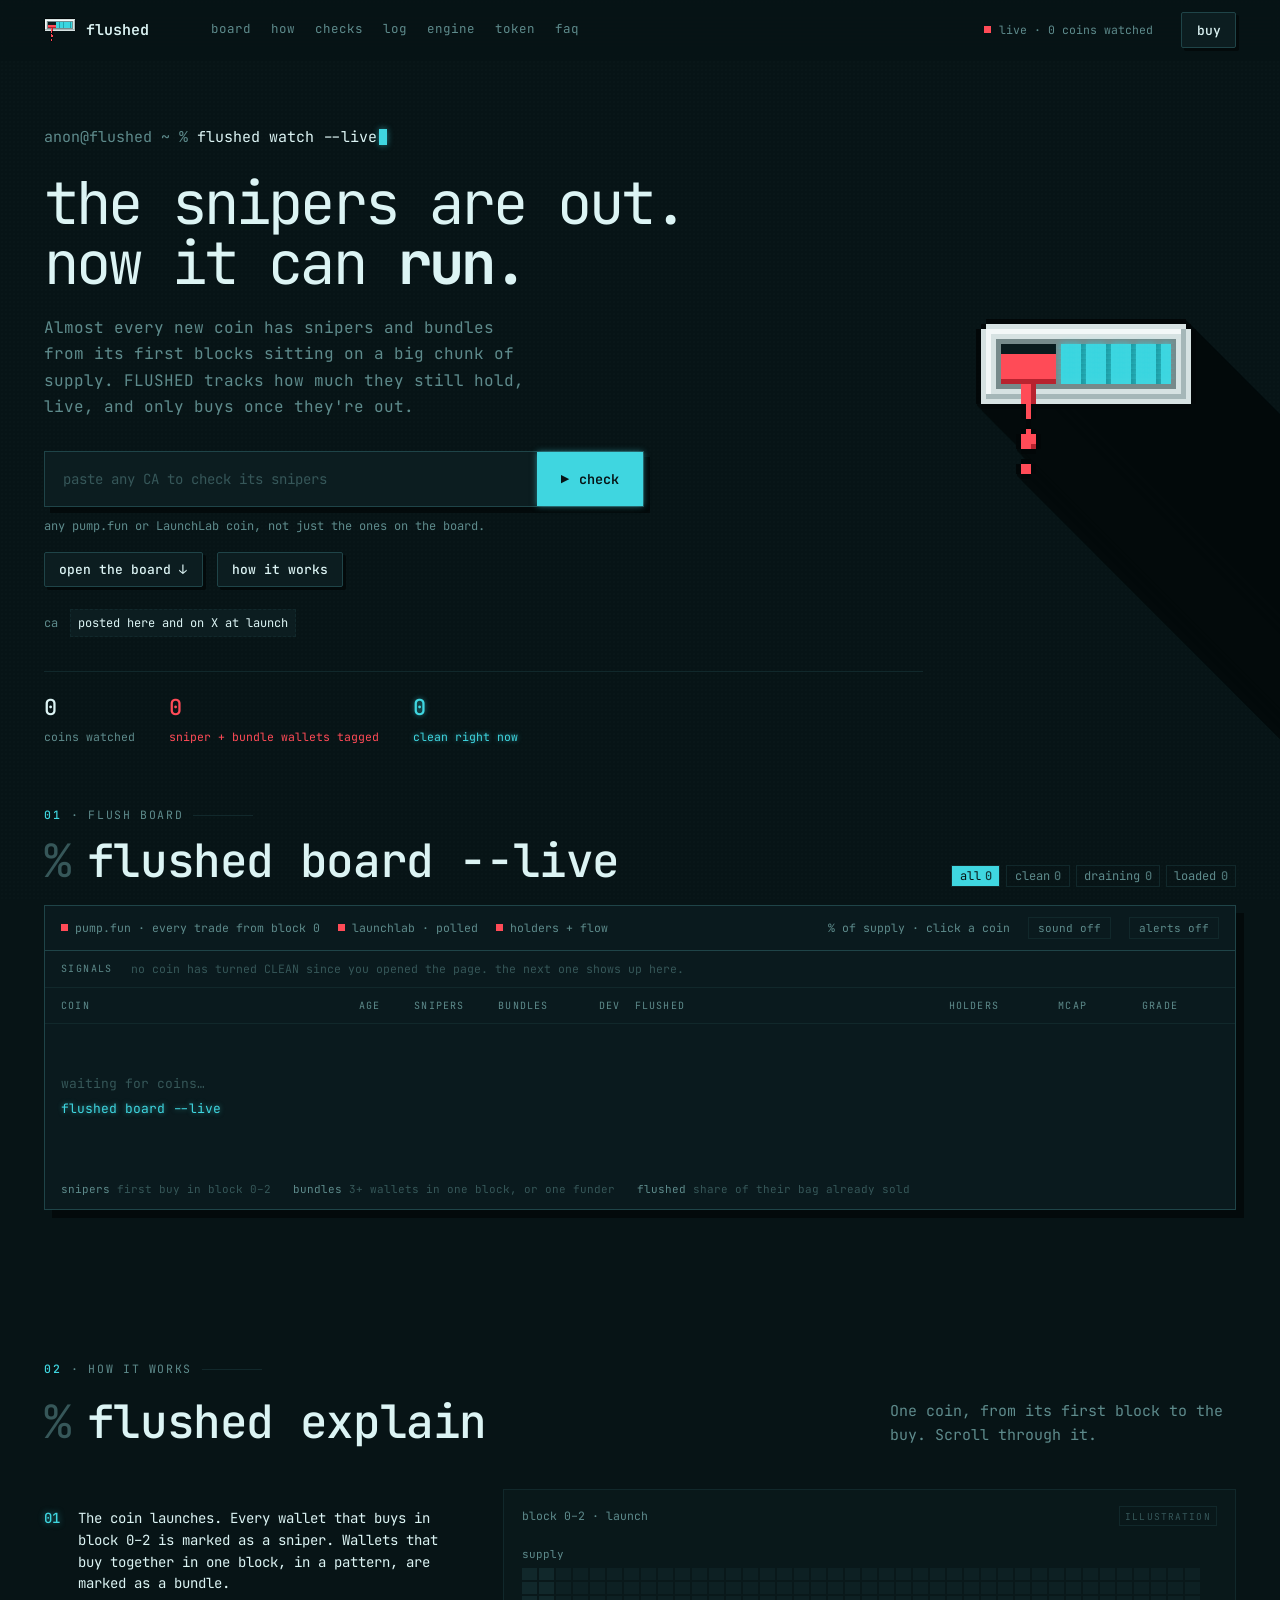
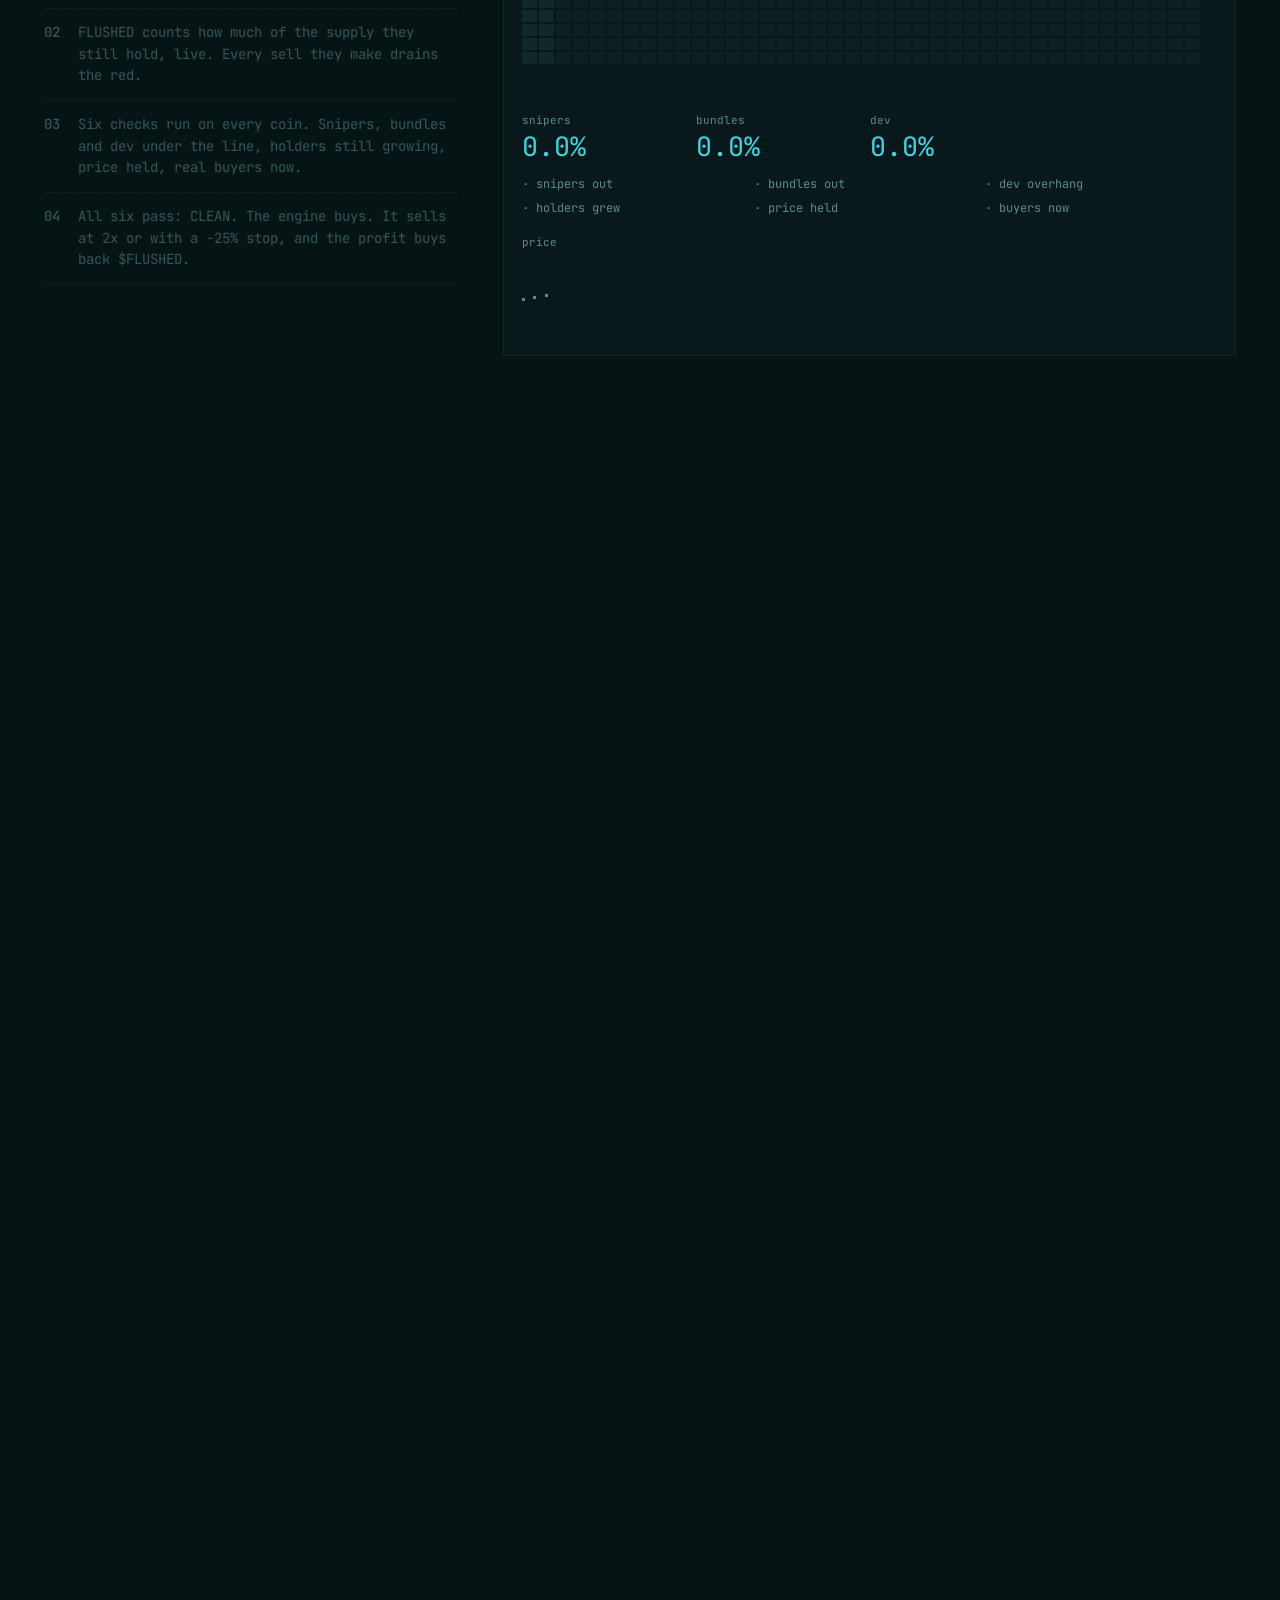
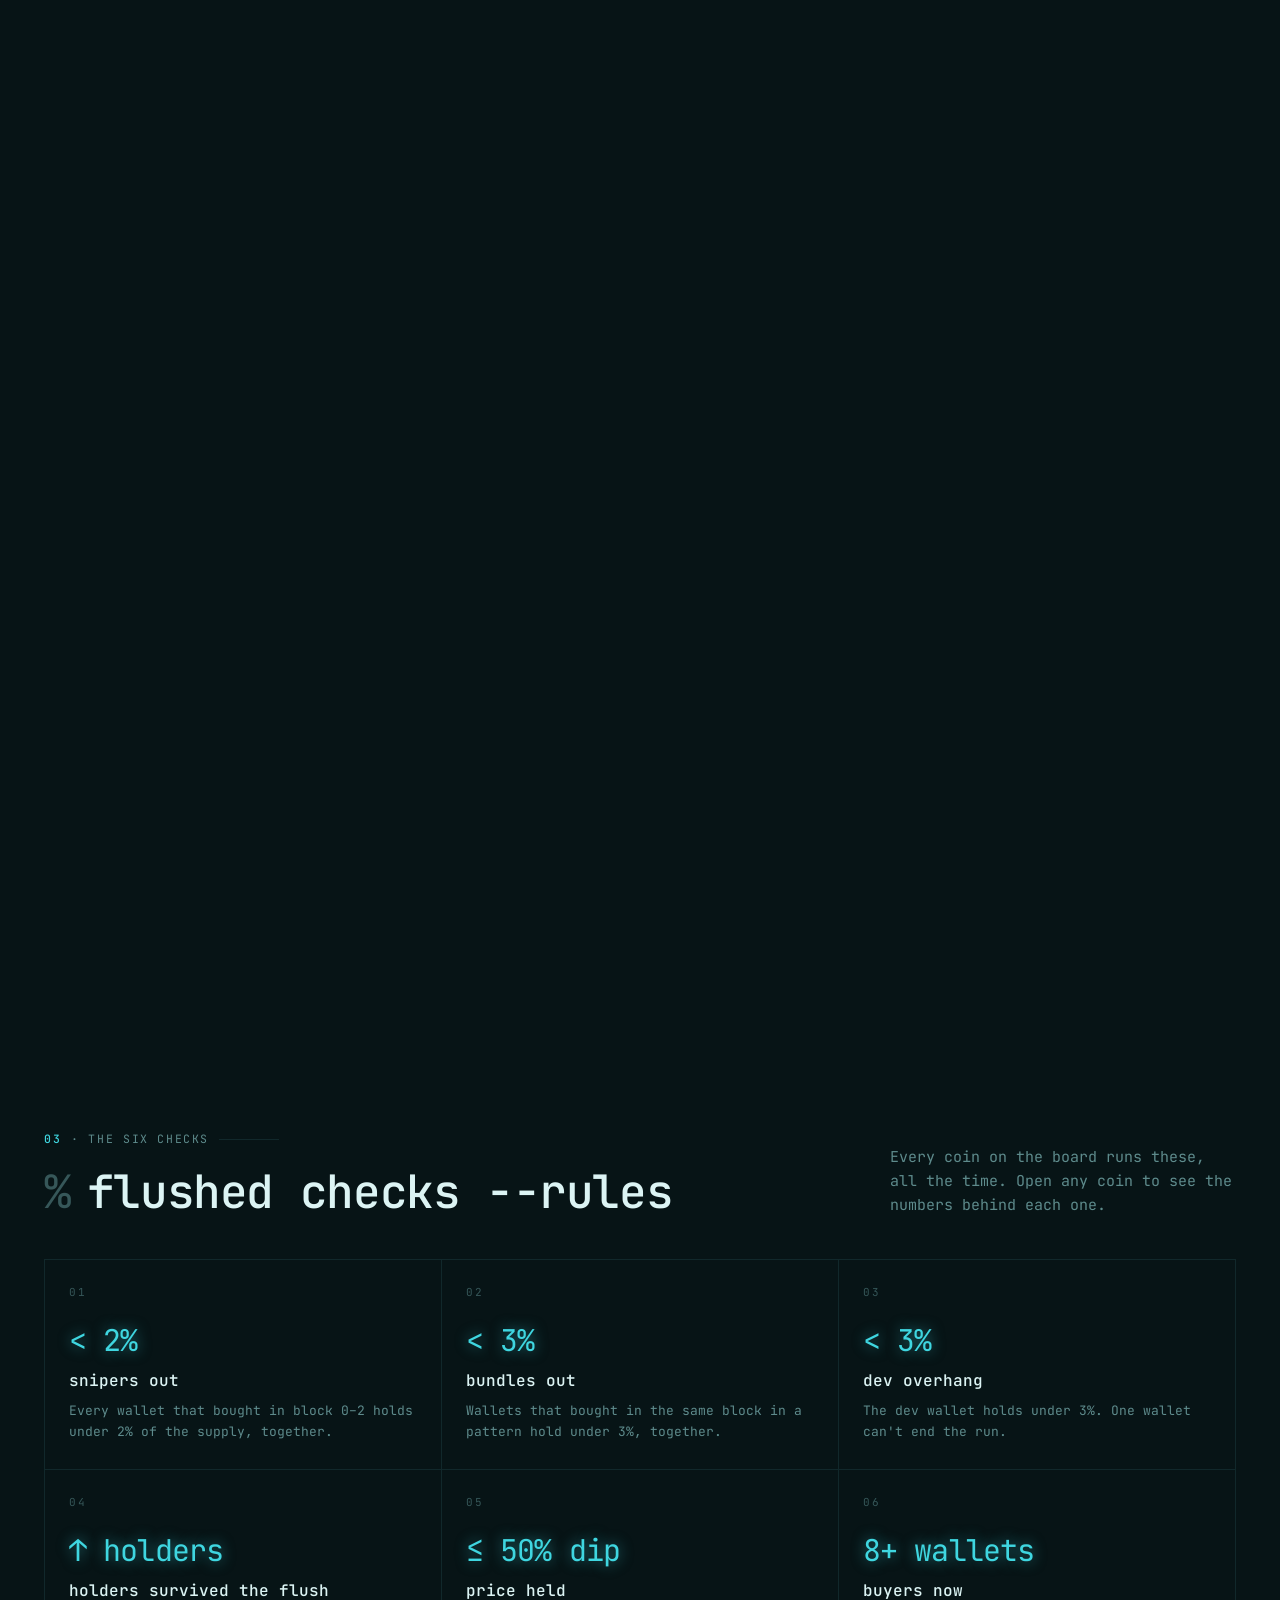
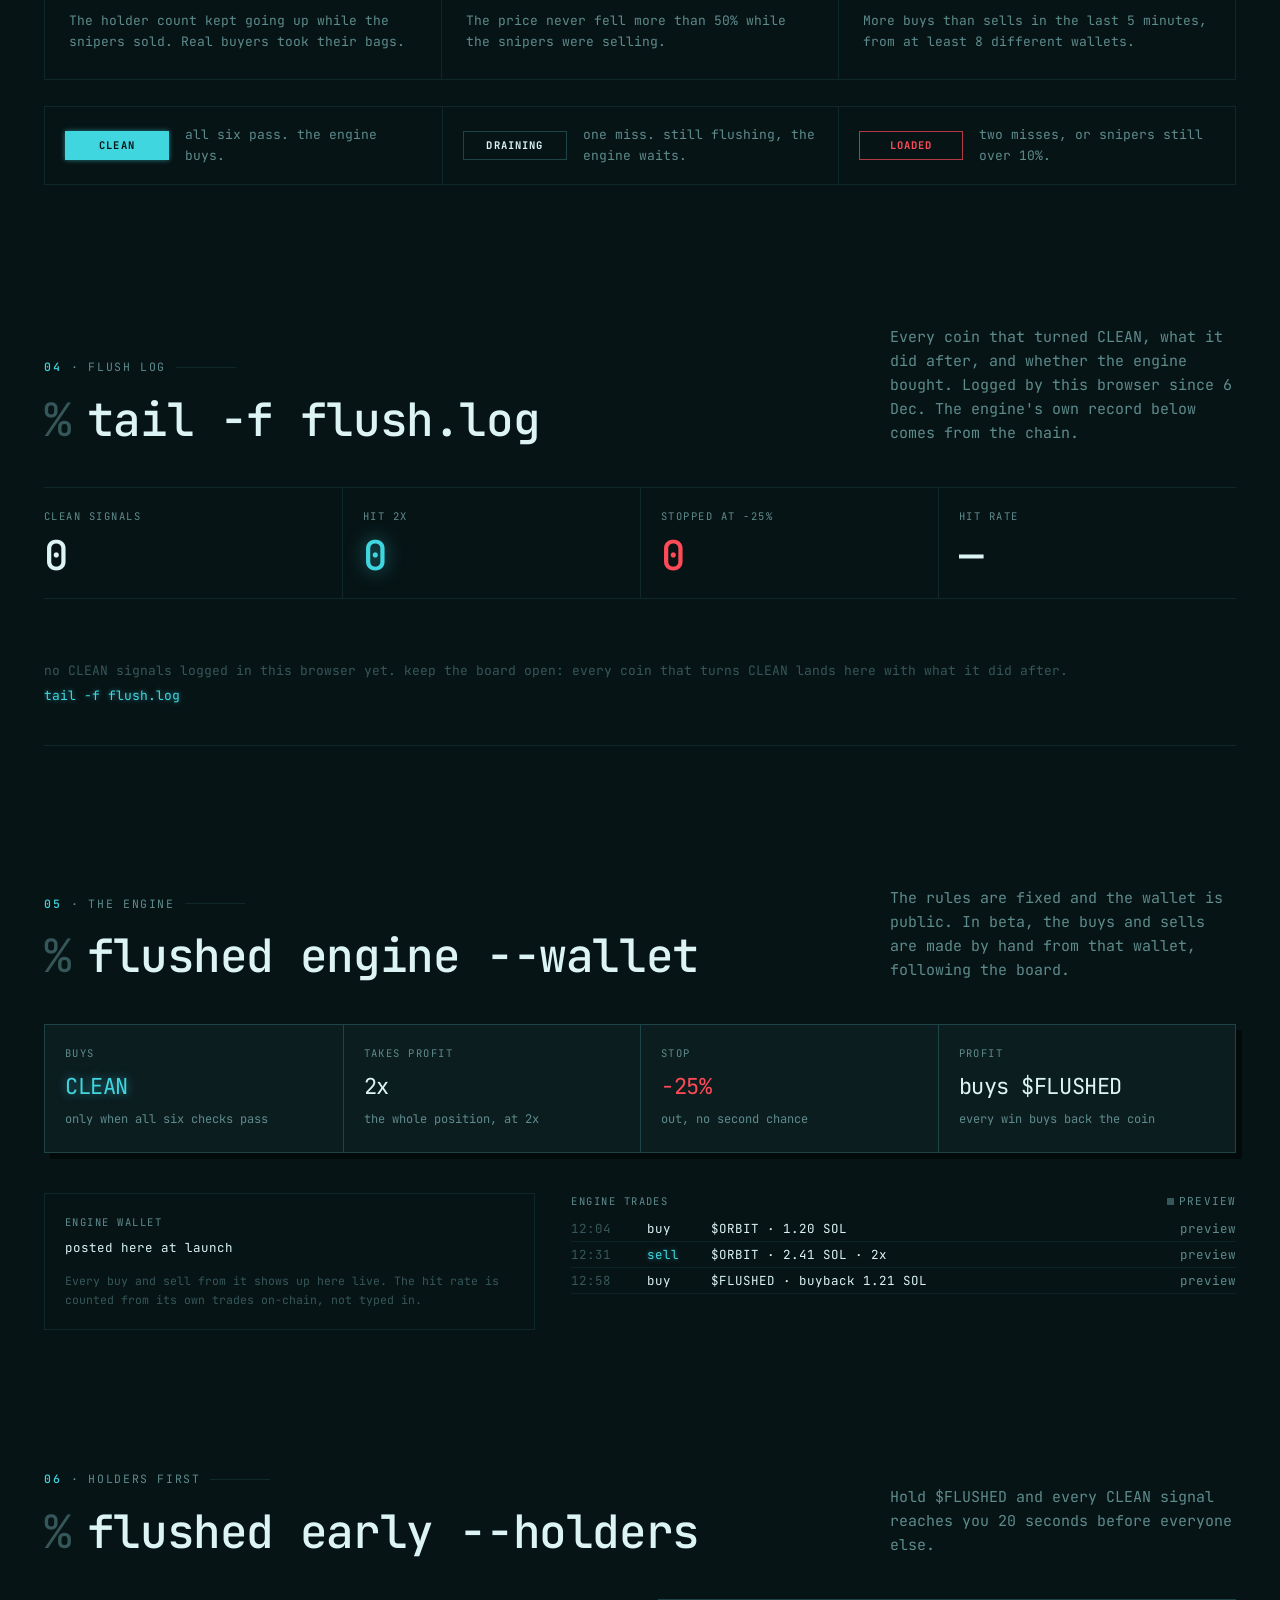
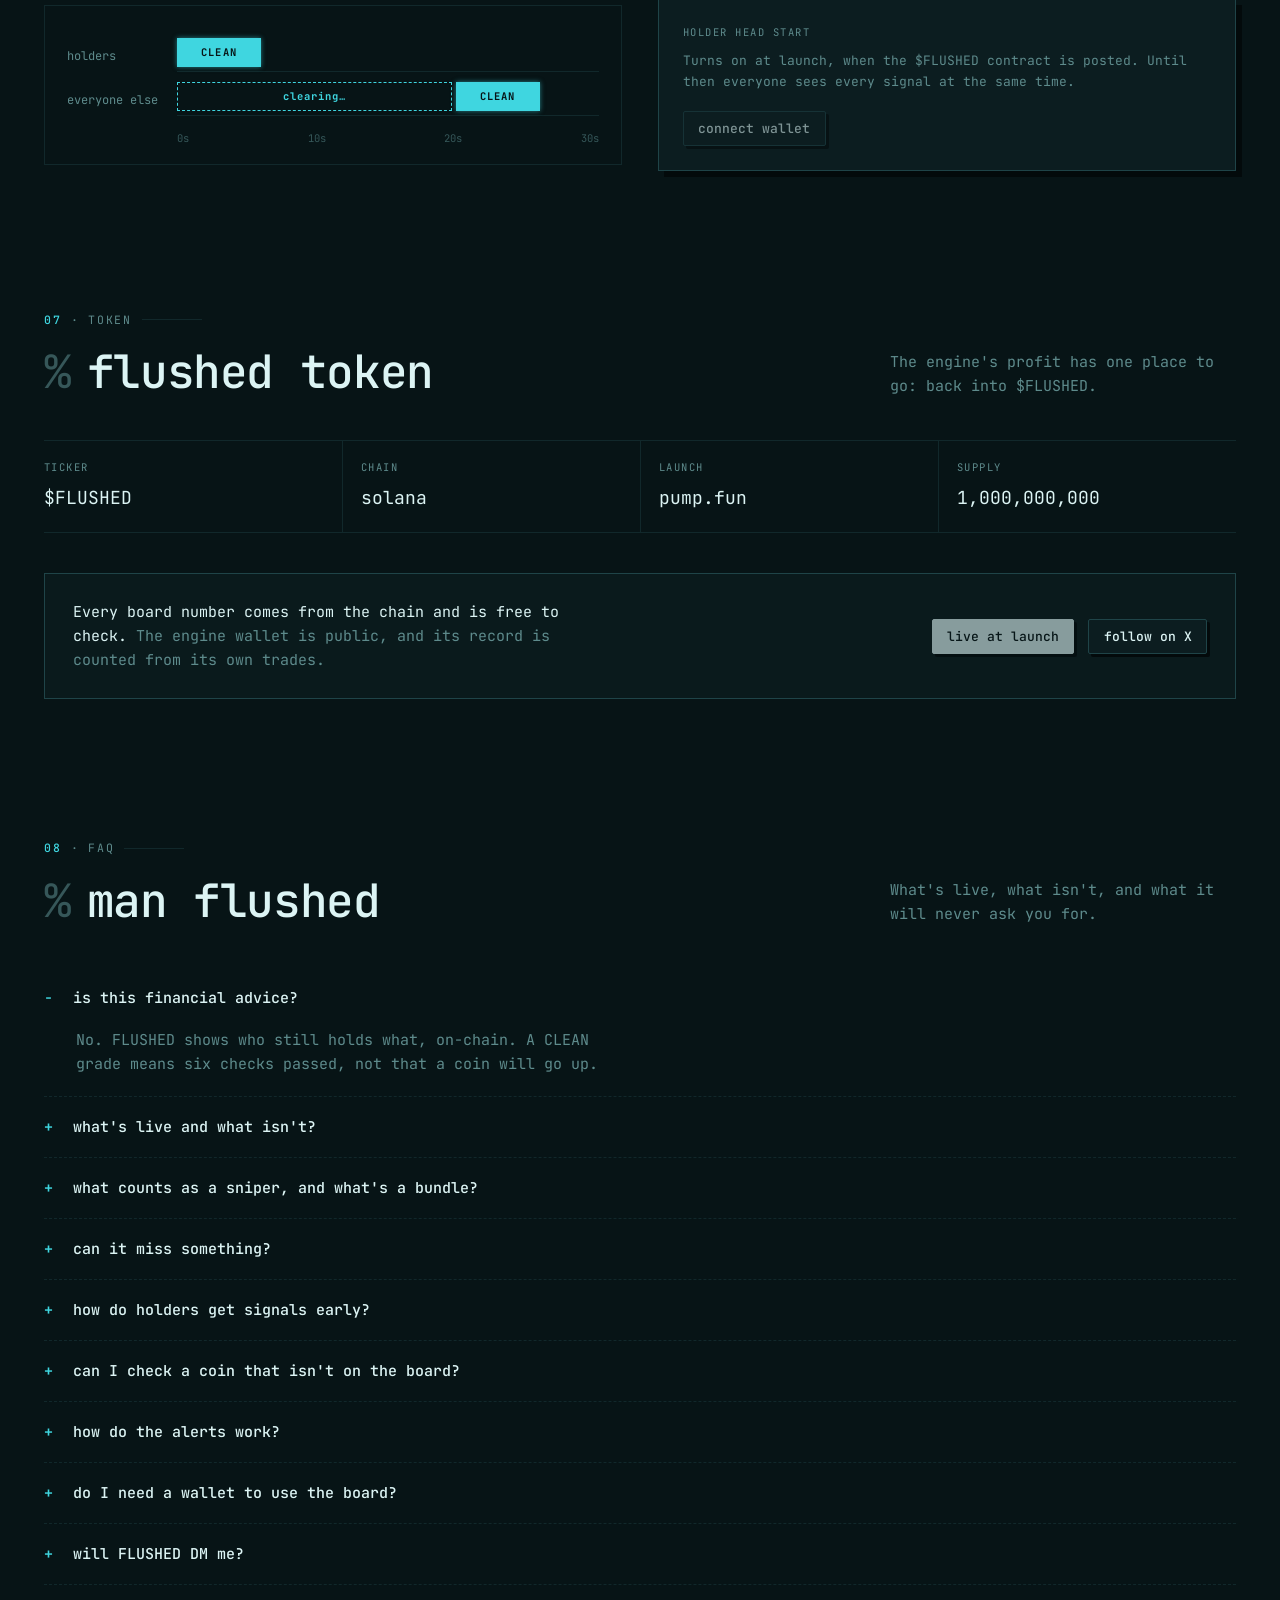
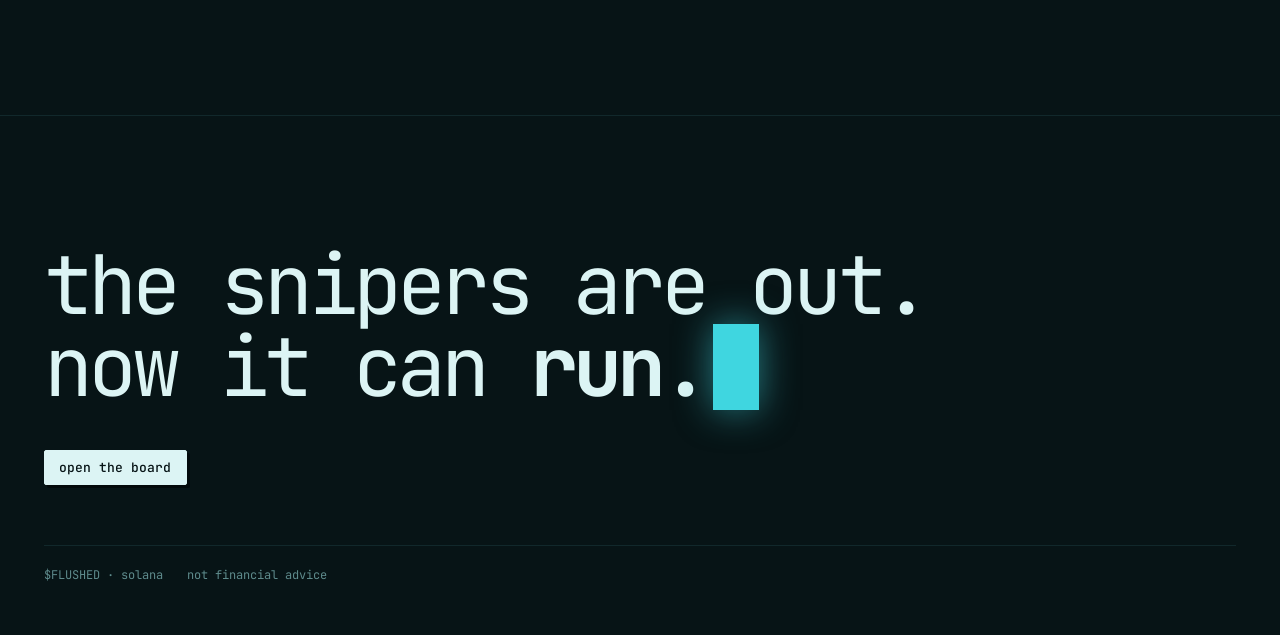
==== commit e6582720: "Check any coin, share cards, flush chart, live CLEAN alerts Co-Authored-By: Claude Opus 5.5 <noreply" ====
--- a/index.html
+++ b/index.html
@@ -329,6 +329,39 @@
   .bhead h2{margin-top:8px}
 }
 .c-nums{display:none}
+/* check any coin */
+.inbar{display:flex;border:1.5px solid var(--line);background:var(--paper);height:56px;max-width:600px;box-shadow:6px 6px 0 var(--shadow);margin-top:30px;transition:border-color .15s}
+.inbar:focus-within{border-color:var(--accent)}
+.inbar input{flex:1;background:none;border:0;padding:0 18px;font:14px var(--mono);color:var(--ink);outline:none;min-width:0}
+.inbar input::placeholder{color:var(--faint)}
+.inbar button{border:0;background:var(--accent);color:var(--bg);font:600 13.5px var(--mono);padding:0 24px;cursor:pointer;display:flex;align-items:center;gap:10px;box-shadow:var(--glow)}
+.hint{font-size:12px;color:var(--muted);min-height:1.6em;margin-top:10px} .hint.err{color:var(--red)}
+.hero3 .ctas{margin-top:16px}
+.pin-tag{font-size:9px;letter-spacing:.1em;text-transform:uppercase;color:var(--accent);border:1px solid var(--accent);padding:0 .45em;margin-left:6px;font-weight:400;vertical-align:1px}
+.unpin{background:none;border:0;color:var(--faint);font:inherit;cursor:pointer;margin-left:4px;padding:0 4px} .unpin:hover{color:var(--red)}
+/* signals strip + alert toggles */
+.sigs{display:flex;align-items:center;gap:18px;padding:9px 16px;border-bottom:1px solid var(--hair);font-size:11.5px;color:var(--faint);overflow-x:auto;white-space:nowrap;scrollbar-width:none}
+.sigs::-webkit-scrollbar{display:none}
+.sigs b{color:var(--muted);font-weight:400;letter-spacing:.14em;text-transform:uppercase;font-size:10px}
+.sigs button{background:none;border:0;font:inherit;color:var(--ink);cursor:pointer;padding:0} .sigs button span{color:var(--accent);font-weight:700} .sigs button:hover{color:var(--accent)}
+.tgl{background:none;border:1px solid var(--hair);color:var(--muted);font:11px var(--mono);padding:3px 9px;cursor:pointer} .tgl.on{border-color:var(--accent);color:var(--accent)}
+/* toasts */
+#toasts{position:fixed;left:16px;bottom:16px;z-index:60;display:flex;flex-direction:column;gap:10px;width:min(390px,calc(100vw - 32px))}
+.toast{display:grid;grid-template-columns:auto 1fr auto;gap:14px;align-items:center;background:var(--paper);border:1.5px solid var(--accent);box-shadow:6px 6px 0 var(--shadow),var(--glow);padding:12px 14px;font-size:12.5px;animation:tin .3s ease}
+.toast .gr{width:76px} .toast small{color:var(--muted);font-size:11px} .toast b{font-weight:700}
+.toast button{background:none;border:1px solid var(--line);color:var(--ink);font:12px var(--mono);padding:5px 10px;cursor:pointer} .toast button:hover{border-color:var(--accent);color:var(--accent)}
+@keyframes tin{from{opacity:0;transform:translateY(10px)}}
+/* flush chart */
+.dchart{display:block;width:100%;height:150px;margin:2px 0 10px}
+.legend2{display:flex;gap:16px;flex-wrap:wrap;font-size:11px;color:var(--muted);margin-bottom:20px} .legend2 i{display:inline-block;width:10px;height:3px;margin-right:6px;vertical-align:middle}
+/* share modal */
+.modal{position:fixed;inset:0;z-index:80;background:rgba(0,0,0,.72);display:flex;align-items:center;justify-content:center;padding:20px}
+.modal[hidden]{display:none!important}
+.modal .box{background:var(--paper);border:1.5px solid var(--line);box-shadow:10px 10px 0 var(--shadow);width:min(880px,100%);max-height:calc(100vh - 40px);overflow:auto;padding:20px}
+.modal .mh{display:flex;align-items:center;gap:12px;margin-bottom:14px;font-size:12px;color:var(--muted)} .modal .mh button{margin-left:auto;background:none;border:0;color:var(--muted);font:20px var(--mono);cursor:pointer;line-height:1}
+.modal canvas{display:block;width:100%;height:auto;border:1px solid var(--hair)}
+.modal .acts{display:flex;gap:10px;flex-wrap:wrap;margin-top:16px}
+@media (max-width:860px){ .inbar{height:52px} .inbar button{padding:0 16px} .toast{grid-template-columns:1fr auto} .toast .gr{display:none} }
 </style>
 </head>
 <body>
@@ -347,7 +380,9 @@
       <div class="prompt"><span>anon@flushed ~ %</span> <span class="cmd" id="typed"></span><span class="cur"></span></div>
       <h1>the snipers are out.<br>now it can <b>run.</b></h1>
       <p class="lede">Almost every new coin has snipers and bundles from its first blocks sitting on a big chunk of supply. FLUSHED tracks how much they still hold, live, and only buys once they're out.</p>
-      <div class="ctas"><a class="btn pri" href="#board">open the board ↓</a><a class="btn" href="#how">how it works</a></div>
+      <form class="inbar" id="chkForm"><input id="chkIn" placeholder="paste any CA to check its snipers" autocomplete="off" spellcheck="false" aria-label="contract address"><button type="submit">▶ <span>check</span></button></form>
+      <div class="hint" id="chkHint">any pump.fun or LaunchLab coin, not just the ones on the board.</div>
+      <div class="ctas"><a class="btn" href="#board">open the board ↓</a><a class="btn" href="#how">how it works</a></div>
       <div class="ca"><span>ca</span><code id="ca">posted here and on X at launch</code><button class="chip" id="copy" hidden>copy</button></div>
       <div class="tally">
         <div><b class="num" id="tWatch">0</b>coins watched</div>
@@ -365,7 +400,8 @@
     <div class="filters" id="filters"><button class="chip on" data-f="all">all<b id="fAll">0</b></button><button class="chip" data-f="CLEAN">clean<b id="fC">0</b></button><button class="chip" data-f="DRAINING">draining<b id="fD">0</b></button><button class="chip" data-f="LOADED">loaded<b id="fL">0</b></button></div>
   </div>
   <div class="board">
-    <div class="bar"><span class="src"><i class="dot" id="dPump"></i>pump.fun · every trade from block 0</span><span class="src"><i class="dot" id="dLab"></i>launchlab · polled</span><span class="src"><i class="dot" id="dJup"></i>holders + flow</span><span class="r" id="bUpd">% of supply · click a coin</span></div>
+    <div class="bar"><span class="src"><i class="dot" id="dPump"></i>pump.fun · every trade from block 0</span><span class="src"><i class="dot" id="dLab"></i>launchlab · polled</span><span class="src"><i class="dot" id="dJup"></i>holders + flow</span><span class="r" id="bUpd">% of supply · click a coin</span><button class="tgl" id="tSound">sound off</button><button class="tgl" id="tNotify">alerts off</button></div>
+    <div class="sigs" id="sigs"></div>
     <div class="brow h"><span>coin</span><span class="c-age n">age</span><span class="c-sn n">snipers</span><span class="c-bu n">bundles</span><span class="c-dev n">dev</span><span class="c-mt">flushed</span><span class="c-hold n">holders</span><span class="c-mcap n">mcap</span><span class="c-gr" style="text-align:center">grade</span></div>
     <div id="rows"><div class="bempty">connecting to pump.fun and launchlab…<br><span class="acc">flushed board --live</span></div></div>
     <div class="bfoot" id="bfoot"></div>
@@ -480,6 +516,8 @@
     <details><summary>what counts as a sniper, and what's a bundle?</summary><p>A sniper is any wallet whose first buy lands in block 0, 1 or 2. A bundle is a group of 3+ wallets buying in the same block in the first few blocks, or early wallets funded from the same address within a few blocks of each other. The dev wallet is counted on its own.</p></details>
     <details><summary>can it miss something?</summary><p>Yes. A sniper that moves its bag to a fresh wallet instead of selling shows up on the next holder snapshot, not instantly. Wallets outside the top 100 holders count as zero. "verify bags" in a coin's drawer re-checks every tagged wallet against the chain.</p></details>
     <details><summary>how do holders get signals early?</summary><p>Connect a wallet that holds $FLUSHED. Every CLEAN shows up for you the moment it happens. Everyone else sees "clearing…" for 20 seconds first.</p></details>
+    <details><summary>can I check a coin that isn't on the board?</summary><p>Yes. Paste its CA at the top of the page. FLUSHED reads its first blocks back, tags the snipers and bundles, checks what they still hold and runs the six checks. Every report has its own link and a share card.</p></details>
+    <details><summary>how do the alerts work?</summary><p>Every coin that turns CLEAN while the page is open shows up in the signals row and as a pop-up. Turn on sound or alerts on the board to hear it or get a notification with the tab in the background. Holders of $FLUSHED get them 20 seconds earlier.</p></details>
     <details><summary>do I need a wallet to use the board?</summary><p>No. The board, the sniper maps and the log are free and need nothing. Never paste a seed phrase or private key anywhere.</p></details>
     <details><summary>will FLUSHED DM me?</summary><p>Never. Anyone who does is not us.</p></details>
   </div>
@@ -490,6 +528,13 @@
   <div class="ctas" style="margin-top:40px"><a class="btn pri" href="#board">open the board</a></div>
   <div class="fine"><span>$FLUSHED · solana</span><span>not financial advice</span><span id="cafoot"></span></div>
 </div></footer>
+<div id="toasts" aria-live="polite"></div>
+<div class="modal" id="shareM" hidden><div class="box">
+  <div class="mh"><span class="k">share card</span><span id="shareSym"></span><button id="shareX" aria-label="close">×</button></div>
+  <canvas id="shareCv" width="1600" height="900"></canvas>
+  <div class="acts"><button class="btn pri" id="sCopy">copy image</button><button class="btn" id="sDl">download png</button><a class="btn" id="sPost" target="_blank" rel="noopener">post on X</a><button class="btn" id="sLink">copy link</button></div>
+  <div class="note" id="sNote">Copy the image and paste it into your post. The link opens this coin's flush report.</div>
+</div></div>
 <div id="dbg" hidden></div>
 
 <script>
@@ -748,6 +793,7 @@
 const CONFIG = {
   ca: "",                                   // $FLUSHED mint. empty = "posted here and on X at launch", holder head start off
   x: "https://x.com/FlushedEngine",
+  site: "",                                 // the domain on share cards, e.g. "flushedengine.fun". empty = the address the site is on
   engine: "",                               // the engine's public wallet. empty = "posted here at launch"
   ticker: "$FLUSHED", object: "drain", theme: document.documentElement.dataset.theme,
   earlySeconds: 20,                         // holders see CLEAN this many seconds before everyone else
@@ -801,9 +847,9 @@
 }
 const JUP = {
   gems: body => jq(() => jfetch(CONFIG.jup + "/pools/gems", { method: "POST", headers: { "content-type": "application/json" }, body: JSON.stringify(body) })),
-  assets: mints => jq(() => jfetch(CONFIG.jup + "/assets/search?query=" + mints.join(","))),
-  txs: (mint, ts, off) => jq(() => jfetch(CONFIG.jup + "/txs/" + mint + (ts ? "?offsetTs=" + encodeURIComponent(ts) + (off ? "&offset=" + off : "") : ""))),
-  holders: mint => jq(() => jfetch(CONFIG.jup + "/holders/" + mint)),
+  assets: (mints, pri) => jq(() => jfetch(CONFIG.jup + "/assets/search?query=" + mints.join(",")), pri),
+  txs: (mint, ts, off, pri) => jq(() => jfetch(CONFIG.jup + "/txs/" + mint + (ts ? "?offsetTs=" + encodeURIComponent(ts) + (off ? "&offset=" + off : "") : "")), pri),
+  holders: (mint, pri) => jq(() => jfetch(CONFIG.jup + "/holders/" + mint), pri),
   holdings: wallet => jq(() => jfetch("https://lite-api.jup.ag/ultra/v1/holdings/" + wallet), true),
   holdingsBg: wallet => vq(() => jfetch("https://lite-api.jup.ag/ultra/v1/holdings/" + wallet)),
 };
@@ -962,7 +1008,10 @@
   ck.push(Object.assign({ name: "buyers now", th: R.wallets + "+ wallets" }, f));
   const miss = ck.filter(x => !x.ok).length;
   const g = !c.early ? "SCAN" : m.sn > R.loaded ? "LOADED" : miss === 0 ? "CLEAN" : miss === 1 ? "DRAINING" : "LOADED";
-  if (g === "CLEAN" && c.grade !== "CLEAN") { c.cleanAt = now(); if (!c.everClean && visible(c)) { c.everClean = true; logSignal(c, m); } }
+  if (g === "DRAINING" || g === "LOADED") c.wasDirty = true;
+  if (g === "CLEAN" && c.grade !== "CLEAN") { c.cleanAt = now(); if (!c.everClean && c.wasDirty && visible(c)) { c.everClean = true; logSignal(c, m); queueAlert(c); } }
+  if (c.early && now() - (c.sampleAt || 0) >= 5000) { c.sampleAt = now(); const sr = c.series || (c.series = []); sr.push([now(), m.bag, c.price, c.mode === "live" ? c.own : (c.holders ?? c.own), 0]);
+    if (sr.length > 900) c.series = sr.filter((q, i) => i === 0 || i % 2 === 0 || i > 450); }
   c.grade = g; c.checks = ck; c.m = m; c.pass = 6 - miss;
   return c;
 }
@@ -979,7 +1028,7 @@
   if (!c.sym && B.symbol) c.sym = String(B.symbol).replace(/^\$+/, "").slice(0, 12);
   if (!c.name && B.name) c.name = String(B.name).slice(0, 40);
   if (!c.dev && B.dev) c.dev = B.dev;
-  if (B.launchpad) c.src = B.launchpad === "pump.fun" ? "pump" : "lab";
+  if (B.launchpad) { c.src = B.launchpad === "pump.fun" ? "pump" : "lab"; c.lp = B.launchpad === "pump.fun" ? "pump" : /bonk/i.test(B.launchpad) ? "bonk" : /launchlab/i.test(B.launchpad) ? "lab" : String(B.launchpad).split(/[.\s-]/)[0].slice(0, 8).toLowerCase(); }
   if (B.createdAt && c.mode === "snap") c.created = Date.parse(B.createdAt) || c.created;
 }
 function watchCoin(c) {
@@ -1000,7 +1049,7 @@
     // live coins: newest page first, then back to block 0. coins we didn't see launch: start 5s after creation
     let ts = c.mode === "live" ? null : new Date((c.created || c.born) + 5000).toISOString(), off = null, all = [], full = false;
     for (let p = 0; p < 6; p++) {
-      const j = await JUP.txs(c.mint, ts, off), tx = j.txs || []; all.push(...tx);
+      const j = await JUP.txs(c.mint, ts, off, !!c.pinned), tx = j.txs || []; all.push(...tx);
       if (tx.length < 30) { full = true; break; }
       off = tx[tx.length - 1].actionId; ts = tx[tx.length - 1].timestamp;
     }
@@ -1015,7 +1064,8 @@
       const e = tr.filter(t => slotOf(t) <= c.createSlot + 2 && +t.usdPrice > 0).sort((a, b) => slotOf(b) - slotOf(a))[0];
       await snapshot(c);
       const m = metrics(c);
-      if (m.took > .5 && e) { c.flushAt = (c.created || c.born) + 3000; c.flushPrice = +e.usdPrice; c.flushEst = true; c.minPrice = c.price || null; }
+      if (m.took > .5 && e) { c.flushAt = (c.created || c.born) + 3000; c.flushPrice = +e.usdPrice; c.flushEst = true; c.minPrice = c.price || null;
+        c.series = [[(c.created || c.born) + 3000, m.took, c.flushPrice, null, 1]]; }
     }
     c.early = true; watchCoin(c); dirty = true;
   } catch (e) { if (++c.tries < 4) setTimeout(() => { c.scanning = false; earlyScan(c); }, 9000); return; }
@@ -1024,7 +1074,7 @@
 // current bags: Jupiter's top-100 holder list (also gives each wallet's funding address)
 async function snapshot(c) {
   try {
-    const j = await JUP.holders(c.mint), list = j.holders || [];
+    const j = await JUP.holders(c.mint, !!c.pinned), list = j.holders || [];
     const isPool = x => x.address === c.poolId || (x.holderTags || []).some(t => /curve|pool|amm|vault|launch|liquidity/i.test((t.id || "") + " " + (t.name || "")));
     const map = new Map(); let cutoff = Infinity;
     for (const x of list) { if (isPool(x)) continue; map.set(x.address, x); cutoff = Math.min(cutoff, +x.amount || 0); }
@@ -1100,14 +1150,15 @@
   const due = [...COINS.values()].filter(c => c.early && !c.dead && visible(c) && now() - c.snapAt > 150000).sort((a, b) => a.snapAt - b.snapAt)[0];
   if (due) snapshot(due);
 }
-function visible(c) { return c.early && !c.dead && Math.max(c.holders || 0, c.own) >= 12; }
+function visible(c) { return c.early && !c.dead && (c.pinned || Math.max(c.holders || 0, c.own) >= 12); }
 function prune() {
   const t = now();
   for (const c of COINS.values()) {
+    if (c.pinned) continue;
     const idle = t - Math.max(c.last, c.born);
     if (!c.dead && ((c.early && idle > 12 * 60e3) || (!visible(c) && c.early && t - c.born > 6 * 60e3))) { c.dead = true; if (c.sub && c.src === "pump") RPC.unwatch(c.mint); }
   }
-  if (COINS.size > CONFIG.maxCoins) { const dead = [...COINS.values()].filter(c => c.dead && c.mint !== openMint).sort((a, b) => a.last - b.last);
+  if (COINS.size > CONFIG.maxCoins) { const dead = [...COINS.values()].filter(c => c.dead && !c.pinned && c.mint !== openMint).sort((a, b) => a.last - b.last);
     for (const c of dead.slice(0, COINS.size - CONFIG.maxCoins)) COINS.delete(c.mint); }
 }
 
@@ -1197,6 +1248,10 @@
     for (let k = 0; k < c.holders; k++) { const w = newW(addr()); w.held = rnd(1e5, 4e6); c.w.set(w.a, w); }
     c.flushAt = c.born + 20e3; c.flushPrice = c.price * rnd(.8, 1.3); c.flushOwn = Math.round(c.holders * rnd(.4, .9)); c.minPrice = c.flushPrice * (i < 4 ? rnd(.55, .95) : rnd(.3, .9));
     for (let k = 0; k < 60; k++) c.trades.push({ ts: now() - rnd(0, 300e3), buy: Math.random() < (i < 6 ? .62 : .45), w: addr() });
+    { let took = 0, bag = 0; for (const w of c.w.values()) if (w.tag === "sniper" || w.tag === "bundle") { took += Math.max(w.bought, w.held); bag += w.held; }
+      took = took / 1e9 * 100; bag = bag / 1e9 * 100; const N = 60, span = now() - c.born; let pr = c.flushPrice, h = Math.round(c.holders * .3); c.series = [];
+      for (let k = 0; k <= N; k++) { const f = k / N, t = c.born + span * f; pr *= rnd(.94, 1.07); h += Math.round(rnd(0, c.holders * .025));
+        c.series.push([t, took + (bag - took) * Math.min(1, f * 1.4) + rnd(-.2, .2) * (1 - f), k === N ? c.price : pr, Math.min(c.holders, h), 0]); } }
     c.last = now();
   });
   setInterval(() => { for (const c of COINS.values()) { const tg = [...c.w.values()].filter(w => (w.tag === "sniper" || w.tag === "bundle") && w.held > 0);
@@ -1213,7 +1268,7 @@
   const flushedPct = m.took > .5 ? Math.round((1 - m.left) * 100) + "%" : "no bag";
   const cls = (v, lim) => v < lim ? "acc" : "red";
   return `<div class="brow${openMint === c.mint ? " open" : ""}" data-m="${c.mint}">
-    <span class="c-sym sym">$${esc(c.sym || short(c.mint))}<span class="stag">${c.src === "lab" ? "lab" : "pump"}</span></span>
+    <span class="c-sym sym">$${esc(c.sym || short(c.mint))}<span class="stag">${srcTag(c)}</span>${c.pinned ? `<span class="pin-tag">checked</span><button class="unpin" data-unpin="${c.mint}" title="take it off the board">×</button>` : ""}</span>
     <span class="c-age n mut">${age}</span>
     <span class="c-sn n ${cls(m.sn, CONFIG.R.snipers)}">${pct(m.sn)}</span>
     <span class="c-bu n ${cls(m.bu, CONFIG.R.bundles)}">${pct(m.bu)}</span>
@@ -1222,7 +1277,7 @@
     <span class="c-hold n">${c.holders ?? c.own}</span>
     <span class="c-mcap n mut">${usd(mc)}</span>
     <span class="c-nums"><span class="${cls(m.sn, CONFIG.R.snipers)}">sn ${pct(m.sn)}</span><span class="${cls(m.bu, CONFIG.R.bundles)}">bu ${pct(m.bu)}</span><span class="${cls(m.dev, CONFIG.R.dev)}">dev ${pct(m.dev)}</span><span>${age}</span></span>
-    <span class="c-gr"><i class="gr ${g}">${g === "CLEARING" ? "clean in " + Math.ceil((CONFIG.earlySeconds * 1000 - (now() - c.cleanAt)) / 1000) + "s" : g === "SCAN" ? "scanning" : g}</i></span>
+    <span class="c-gr" title="${esc(c.checks.filter(x => !x.ok).map(x => "✗ " + x.name).join("\n") || "all six checks pass")}"><i class="gr ${g}">${g === "CLEARING" ? "clean in " + Math.ceil((CONFIG.earlySeconds * 1000 - (now() - c.cleanAt)) / 1000) + "s" : g === "SCAN" ? "scanning" : g}</i></span>
   </div>${openMint === c.mint ? `<div class="drawer" id="drawer">${drawer(c)}</div>` : ""}`;
 }
 function drawer(c) {
@@ -1239,11 +1294,14 @@
   return `<div>
       <div class="kh"><span class="k">flush meter</span><span class="r">${m.took > .5 ? `${pct(m.bag)} still held of the ${pct(m.took)} they took` : "no sniper or bundle bag"}</span></div>
       <canvas class="dmeter" id="dmeter"></canvas>
+      <div class="kh"><span class="k">flush chart</span><span class="r">${c.series && c.series[0] && c.series[0][4] ? "launch → now · faded = before you opened the page" : "since the page started watching"}</span></div>
+      <canvas class="dchart" id="dchart"></canvas>
+      <div class="legend2"><span><i style="background:var(--red)"></i>sniper + bundle bag</span><span><i style="background:var(--accent)"></i>price</span><span><i style="background:var(--muted)"></i>holders</span>${c.flushAt ? '<span><i style="background:var(--faint)"></i>flush start</span>' : ""}</div>
       <div class="nums"><div><div class="k">snipers</div><div class="v ${m.sn < CONFIG.R.snipers ? "acc" : "red"}">${pct(m.sn)}</div></div><div><div class="k">bundles</div><div class="v ${m.bu < CONFIG.R.bundles ? "acc" : "red"}">${pct(m.bu)}</div></div>
         <div><div class="k">dev</div><div class="v ${m.dev < CONFIG.R.dev ? "acc" : "red"}">${pct(m.dev)}</div></div><div><div class="k">holders</div><div class="v">${c.holders ?? c.own}</div></div></div>
       <div class="kh"><span class="k">sniper map · block 0–2 + bundles</span><span class="r">${tagged.length} wallet${tagged.length === 1 ? "" : "s"} · block 0 = slot ${c.createSlot ?? "—"}</span></div>
       <div class="smapw"><table class="smap"><thead><tr><th>wallet</th><th>tag</th><th>block</th><th>bought</th><th>sold</th><th>sold at</th><th>left</th></tr></thead><tbody>${rowsH}</tbody></table></div>
-      <div class="dlinks"><button data-verify="${c.mint}">${c.verifying ? "verifying bags…" : c.verifyAt ? "bags verified " + dur(now() - c.verifyAt) + " ago · again" : "verify bags on-chain"}</button><a href="${link}" target="_blank" rel="noopener">${c.src === "lab" ? "launchlab" : "pump.fun"} ↗</a><a href="https://dexscreener.com/solana/${c.mint}" target="_blank" rel="noopener">dexscreener ↗</a><a href="https://solscan.io/token/${c.mint}" target="_blank" rel="noopener">solscan ↗</a></div>
+      <div class="dlinks"><button data-share="${c.mint}" class="acc">share card ↗</button><button data-verify="${c.mint}">${c.verifying ? "verifying bags…" : c.verifyAt ? "bags verified " + dur(now() - c.verifyAt) + " ago · again" : "verify bags on-chain"}</button><a href="${link}" target="_blank" rel="noopener">${c.src === "lab" ? "launchlab" : "pump.fun"} ↗</a><a href="https://dexscreener.com/solana/${c.mint}" target="_blank" rel="noopener">dexscreener ↗</a><a href="https://solscan.io/token/${c.mint}" target="_blank" rel="noopener">solscan ↗</a></div>
       ${c.mode === "snap" ? `<div class="note">already running when you opened the page: first blocks read back, bags from a holder snapshot ${c.snapAt ? dur(now() - c.snapAt) + " ago" : ""}, every trade since then live.</div>` : c.partial ? `<div class="note">busy launch: the first blocks were read back in part.</div>` : ""}
     </div>
     <div>
@@ -1276,14 +1334,14 @@
   const cnt = { CLEAN: 0, DRAINING: 0, LOADED: 0 }; vis.forEach(c => { const g = shown(c); if (g === "CLEARING" || g === "CLEAN") cnt.CLEAN++; else if (cnt[g] != null) cnt[g]++; });
   $("#fAll").textContent = vis.length; $("#fC").textContent = cnt.CLEAN; $("#fD").textContent = cnt.DRAINING; $("#fL").textContent = cnt.LOADED;
   const list = vis.filter(c => filter === "all" || shown(c) === filter || (filter === "CLEAN" && shown(c) === "CLEARING"))
-    .sort((a, b) => ORDER[shown(a)] - ORDER[shown(b)] || b.last - a.last).slice(0, 40);
+    .sort((a, b) => (b.pinned ? 1 : 0) - (a.pinned ? 1 : 0) || ORDER[shown(a)] - ORDER[shown(b)] || b.last - a.last).slice(0, 40);
   const box = $("#rows"), sm = $(".smapw"), st = sm ? sm.scrollTop : 0;
   if (!list.length) {
     const scanning = [...COINS.values()].filter(c => !c.dead && !c.early).length;
     box.innerHTML = `<div class="bempty">${vis.length ? "nothing under this filter right now." : scanning ? `reading the first blocks of ${scanning} coin${scanning > 1 ? "s" : ""}…` : "waiting for coins…"}<br><span class="acc">flushed board --live</span></div>`;
   } else box.innerHTML = list.map(row).join("");
   const sm2 = $(".smapw"); if (sm2) sm2.scrollTop = st;
-  const oc = openMint && COINS.get(openMint); if (oc) drawMeter(oc);
+  const oc = openMint && COINS.get(openMint); if (oc) { drawMeter(oc); drawChart(oc); }
   // header, tally, lamps
   const all = [...COINS.values()].filter(c => !c.dead);
   $("#tWatch").textContent = all.length; $("#tClean").textContent = cnt.CLEAN;
@@ -1306,7 +1364,7 @@
   const engM = new Set(ENG.trades.filter(t => t.buy).map(t => t.mint));
   $("#logT").innerHTML = items.length ? `<table class="tbl"><thead><tr><th>time</th><th>coin</th><th>at signal</th><th>snipers · bundles</th><th>since</th><th>result</th><th>engine</th></tr></thead><tbody>${items.slice(0, 40).map(e => {
       const x = e.pNow && e.p0 ? e.pNow / e.p0 : null;
-      return `<tr><td class="z">${hm(e.at)}</td><td><a href="#board" data-open="${e.mint}">$${esc(e.sym || short(e.mint))}</a> <span class="stag">${e.src}</span></td><td>${usd(e.mc0)}</td><td class="z">${pct(e.sn)} · ${pct(e.bu)}</td>
+      return `<tr><td class="z">${hm(e.at)}</td><td><a href="#board" data-open="${e.mint}">$${esc(e.sym || short(e.mint))}</a> <span class="stag">${e.src === "pump" ? "pump" : "lab"}</span></td><td>${usd(e.mc0)}</td><td class="z">${pct(e.sn)} · ${pct(e.bu)}</td>
       <td class="${x == null ? "z" : x >= 1 ? "win" : "stop"}">${x == null ? "—" : (x >= 1 ? "+" : "") + Math.round((x - 1) * 100) + "%"}</td>
       <td class="${e.st === "2x" ? "win" : e.st === "stop" ? "stop" : "z"}">${e.st === "2x" ? "hit 2x" : e.st === "stop" ? "stopped −" + R.stop + "%" : e.st}</td>
       <td class="z">${CONFIG.engine ? (engM.has(e.mint) ? '<span class="win">bought</span>' : "—") : "beta"}</td></tr>`; }).join("")}</tbody></table>`
@@ -1337,6 +1395,188 @@
   b.innerHTML = `<div class="k">holder head start</div><div class="st">Connect a wallet that holds $FLUSHED. It only reads your balance: no signing, no approvals, nothing sent.${GATE.msg ? `<br><span class="red">${esc(GATE.msg)}</span>` : ""}</div><button class="btn pri" id="conn">connect wallet</button> <a class="btn" id="buyGate" href="${CONFIG.ca ? "https://pump.fun/coin/" + CONFIG.ca : "#token"}" target="_blank" rel="noopener">buy $FLUSHED</a>`;
   $("#conn").onclick = connectWallet;
 }
+
+
+// ================= check any coin + links to a coin =================
+const srcTag = c => c.src === "pump" ? "pump" : c.lp || "lab";
+function setUrl(mint) { try { history.replaceState(null, "", mint ? "?c=" + mint : location.pathname); } catch {} }
+function openCoin(c, noScroll) {
+  openMint = c.mint; filter = "all"; $$("#filters .chip").forEach(x => x.classList.toggle("on", x.dataset.f === "all"));
+  setUrl(c.mint); dirty = true; holdRender = false; render();
+  if (!noScroll) setTimeout(() => { const r = $(".brow.open"); if (r) scrollTo({ top: r.getBoundingClientRect().top + scrollY - 76, behavior: reduce ? "auto" : "smooth" }); }, 60);
+}
+async function checkCoin(raw) {
+  const hint = $("#chkHint"), mint = (String(raw || "").match(/[1-9A-HJ-NP-Za-km-z]{32,44}/g) || [])[0];
+  hint.className = "hint";
+  if (!mint) { hint.textContent = "that doesn't look like a Solana contract address."; hint.className = "hint err"; return; }
+  if (PREVIEW) { hint.textContent = "preview mode is on: checking a coin needs live data."; hint.className = "hint err"; return; }
+  let c = COINS.get(mint);
+  if (c && c.early) { c.pinned = true; c.dead = false; c.last = now(); watchCoin(c); hint.textContent = ""; return openCoin(c); }
+  hint.textContent = "reading its first blocks…";
+  try {
+    const arr = await JUP.assets([mint], true), B = (arr || []).find(x => x.id === mint);
+    if (!B) { hint.textContent = "couldn't find that coin. is it a Solana token that has traded?"; hint.className = "hint err"; return; }
+    const created = Date.parse(B.createdAt || (B.firstPool && B.firstPool.createdAt)) || now();
+    c = coin(mint, { mode: "snap", pinned: true, dead: false, tries: 0, created, born: created });
+    applyJup(c, B); if (!B.launchpad) { c.src = "lab"; c.lp = "dex"; }
+    c.last = now(); dirty = true;
+    await earlyScan(c);
+    for (let i = 0; i < 40 && !c.early && !c.dead; i++) await new Promise(r => setTimeout(r, 500));
+    if (!c.early) { hint.textContent = "no trades found for that coin yet. try again in a minute."; hint.className = "hint err"; c.pinned = false; c.dead = true; return; }
+    hint.textContent = ""; openCoin(c);
+  } catch (e) { hint.textContent = "couldn't reach the data right now. try again in a few seconds."; hint.className = "hint err"; }
+}
+$("#chkForm").onsubmit = e => { e.preventDefault(); checkCoin($("#chkIn").value); };
+
+// ================= flush chart: the bag sinks, price and holders hold =================
+function plotChart(x, X, Y, W, H, c, k) {
+  k = k || 1; const s = (c.series || []).filter(q => q[1] != null), F = (n, w) => (w || 400) + " " + Math.round(n * k) + "px 'JetBrains Mono', monospace";
+  x.save(); x.translate(X, Y); x.textBaseline = "alphabetic";
+  x.fillStyle = T.line; x.fillRect(0, H - 1, W, 1);
+  if (s.length < 2) { x.fillStyle = T.muted; x.font = F(11); x.fillText("the chart fills in while the page is open", 0, H / 2); x.restore(); return; }
+  const t0 = s[0][0], t1 = Math.max(now(), s[s.length - 1][0]), tx = t => (t - t0) / Math.max(1, t1 - t0) * W;
+  const top = 16 * k, ih = H - top - 2;
+  const bmax = Math.max(.5, ...s.map(q => q[1])) * 1.08, by = v => H - 1 - v / bmax * ih;
+  const pv = s.filter(q => q[2] > 0), pmin = Math.min(...pv.map(q => q[2])), pmax = Math.max(...pv.map(q => q[2]));
+  const py = v => pmax > pmin ? top + 4 * k + (1 - (v - pmin) / (pmax - pmin)) * (ih - 10 * k) : top + ih / 2;
+  const hv = s.filter(q => q[3] != null), hmax = Math.max(1, ...hv.map(q => q[3])), hmin = Math.min(...hv.map(q => q[3]), hmax);
+  const hy = v => hmax > hmin ? top + 8 * k + (1 - (v - hmin) / (hmax - hmin)) * (ih - 16 * k) : top + ih * .7;
+  // the bag: red pixel columns, faded where the page wasn't watching
+  const cw = Math.max(2, Math.round(3 * k)), gap = Math.max(1, Math.round(k));
+  for (let i = 0; i < s.length; i++) {
+    const a = tx(s[i][0]), b = i + 1 < s.length ? tx(s[i + 1][0]) : W, est = s[i][4], v0 = s[i][1], v1 = i + 1 < s.length ? s[i + 1][1] : v0;
+    for (let xx = Math.floor(a); xx < b; xx += cw + gap) { const f = est && b > a ? (xx - a) / (b - a) : 0, v = est ? v0 + (v1 - v0) * f : v0, yy = by(v);
+      x.globalAlpha = est ? .3 : .85; x.fillStyle = T.red; x.fillRect(xx, yy, cw, H - 1 - yy); }
+  }
+  x.globalAlpha = 1;
+  // holders: muted dots, price: cyan dots
+  const dots = (pts, fy, col, sz) => { x.fillStyle = col; for (let i = 0; i < pts.length; i++) { const xa = tx(pts[i][0]), ya = fy(pts[i]), xb = i + 1 < pts.length ? tx(pts[i + 1][0]) : xa, yb = i + 1 < pts.length ? fy(pts[i + 1]) : ya;
+    const n = Math.max(1, Math.ceil(Math.hypot(xb - xa, yb - ya) / (sz * 2.2))); for (let j = 0; j < n; j++) x.fillRect(Math.round(xa + (xb - xa) * j / n), Math.round(ya + (yb - ya) * j / n), sz, sz); } };
+  if (hv.length > 1) dots(hv.filter(q => !q[4]), q => hy(q[3]), T.muted, Math.max(1, Math.round(1.5 * k)));
+  if (pv.length > 1) dots(pv, q => py(q[2]), T.accent, Math.max(2, Math.round(2 * k)));
+  // markers
+  const mark = (t, col, lab) => { if (!t || t < t0) return; const xx = Math.round(tx(t)); x.fillStyle = col; for (let yy = top; yy < H; yy += 6 * k) x.fillRect(xx, yy, Math.max(1, k), 3 * k); x.font = F(10, 500); const lw = x.measureText(lab).width, lx = Math.min(xx + 5 * k, W - lw - 2 * k); x.fillStyle = "rgba(7,20,22,.85)"; x.fillRect(lx - 3 * k, top + 12 * k, lw + 6 * k, 13 * k); x.fillStyle = col; x.fillText(lab, lx, top + 22 * k); };
+  mark(c.flushAt, T.muted, "flush start");
+  if (c.grade === "CLEAN" && c.cleanAt) mark(c.cleanAt, T.accent, "CLEAN");
+  x.font = F(10); x.fillStyle = T.red; x.fillText("bag " + pct(bmax / 1.08) + " max", 0, 9 * k);
+  x.fillStyle = T.muted; x.textAlign = "right"; x.fillText(dur(t1 - t0) + " · now", W, 9 * k); x.textAlign = "left";
+  x.restore();
+}
+function drawChart(c) {
+  const cv = $("#dchart"); if (!cv) return; const d = devicePixelRatio || 1, W = cv.clientWidth, H = cv.clientHeight; if (!W) return;
+  cv.width = W * d; cv.height = H * d; const x = cv.getContext("2d"); x.scale(d, d); plotChart(x, 0, 0, W, H, c, 1);
+}
+
+// ================= share card =================
+let SHARE = null;
+async function openShare(c) {
+  SHARE = c.mint; holdRender = false;
+  try { await Promise.all([document.fonts.load("700 40px 'JetBrains Mono'"), document.fonts.load("400 20px 'JetBrains Mono'"), document.fonts.load("500 40px 'JetBrains Mono'")]); } catch {}
+  grade(c); drawShare(c);
+  const m = c.m || metrics(c), g = shown(c), link = location.origin + "/?c=" + c.mint;
+  const word = g === "CLEARING" ? "clearing" : g === "SCAN" ? "scanning" : g;
+  const text = `$${c.sym || "?"} on FLUSHED: ${word}.\nSnipers ${pct(m.sn)} · bundles ${pct(m.bu)} · dev ${pct(m.dev)}.`;
+  $("#sPost").href = "https://x.com/intent/post?text=" + encodeURIComponent(text) + "&url=" + encodeURIComponent(link);
+  $("#shareSym").textContent = "$" + (c.sym || short(c.mint)); $("#sCopy").textContent = "copy image"; $("#sLink").textContent = "copy link";
+  $("#sNote").textContent = "Copy the image and paste it into your post. The link opens this coin's flush report.";
+  $("#shareM").hidden = false;
+}
+function drawShare(c) {
+  const cv = $("#shareCv"), x = cv.getContext("2d"), W = 1600, H = 900, m = c.m || metrics(c), g = shown(c), R = CONFIG.R, F = (n, w) => (w || 400) + " " + n + "px 'JetBrains Mono', monospace";
+  x.setTransform(1, 0, 0, 1, 0, 0); x.imageSmoothingEnabled = false; x.textBaseline = "alphabetic"; x.textAlign = "left";
+  x.fillStyle = T.bg; x.fillRect(0, 0, W, H);
+  x.fillStyle = "rgba(220,244,244,.045)"; for (let yy = 14; yy < H; yy += 26) for (let xx = 14; xx < W; xx += 26) x.fillRect(xx, yy, 2, 2);
+  const left = m.took > .5 ? m.left : 0, lg = TK.OBJECTS.drain({ p: left > 0 ? Math.max(.15, left) : 0, fill: left > 0 ? 0 : 1, drips: left > 0 });
+  TK.draw(x, lg, { theme: T, cell: 3, x: 80, y: 58, shadow: false });
+  x.font = F(30, 700); x.fillStyle = T.ink; x.fillText("flushed", 80 + lg.w * 3 + 20, 58 + 36);
+  x.font = F(20); x.fillStyle = T.muted; x.textAlign = "right"; x.fillText("flush report · " + new Date().toISOString().slice(0, 16).replace("T", " ") + " UTC", W - 80, 58 + 34); x.textAlign = "left";
+  // ticker
+  const sym = "$" + (c.sym || short(c.mint)); let fs = 104; x.font = F(fs, 700); while (x.measureText(sym).width > 860 && fs > 44) { fs -= 4; x.font = F(fs, 700); }
+  x.fillStyle = T.ink; x.fillText(sym, 80, 250);
+  x.font = F(22); x.fillStyle = T.muted; x.fillText([(c.name || "").slice(0, 34), srcTag(c), dur(now() - (c.created || c.born)) + " old"].filter(Boolean).join("  ·  "), 84, 296);
+  // grade
+  const gw = 360, gh = 100, gx = W - 80 - gw, gy = 160, word = g === "CLEARING" ? "CLEARING" : g === "SCAN" ? "SCANNING" : g;
+  if (g === "CLEAN") { x.fillStyle = T.accent; x.shadowColor = T.accent; x.shadowBlur = 34; x.fillRect(gx, gy, gw, gh); x.shadowBlur = 0; x.fillStyle = T.bg; }
+  else { const col = g === "LOADED" ? T.red : g === "CLEARING" ? T.accent : T.ink; x.lineWidth = 4; x.strokeStyle = col; x.strokeRect(gx + 2, gy + 2, gw - 4, gh - 4); x.fillStyle = col; }
+  x.font = F(46, 700); x.textAlign = "center"; x.fillText(word, gx + gw / 2, gy + 66);
+  x.font = F(20); x.fillStyle = T.muted; x.fillText(`${c.pass ?? 0} / 6 checks pass`, gx + gw / 2, gy + gh + 34); x.textAlign = "left";
+  // meter
+  const my = 380; x.font = F(20); x.fillStyle = T.muted; x.fillText("sniper + bundle bag", 80, my - 16);
+  x.textAlign = "right"; x.fillText(m.took > .5 ? `${Math.round((1 - m.left) * 100)}% already sold · ${pct(m.bag)} of supply still held` : "no sniper or bundle bag", W - 80, my - 16); x.textAlign = "left";
+  const n = 40, sw = (W - 160) / n, red = Math.round(left * n);
+  for (let i = 0; i < n; i++) { x.fillStyle = i < red ? T.red : T.accent; x.globalAlpha = i < red ? 1 : .85; x.fillRect(Math.round(80 + i * sw), my, Math.round(sw - 6), 56); }
+  x.globalAlpha = 1;
+  // numbers
+  const sy = 520, stat = (lab, val, ok, xx) => { x.font = F(20); x.fillStyle = T.muted; x.fillText(lab, xx, sy); x.font = F(58, 500); x.fillStyle = ok == null ? T.ink : ok ? T.accent : T.red; x.fillText(val, xx, sy + 64); };
+  stat("snipers", pct(m.sn), m.sn < R.snipers, 80); stat("bundles", pct(m.bu), m.bu < R.bundles, 330); stat("dev", pct(m.dev), m.dev < R.dev, 580);
+  plotChart(x, 80, 640, 700, 150, c, 1.6);
+  // checks
+  (c.checks || []).forEach((ck, i) => { const yy = 516 + i * 48; x.font = F(24, 700); x.fillStyle = ck.ok ? T.accent : T.red; x.fillText(ck.ok ? "✓" : "✗", 880, yy);
+    x.font = F(22, 500); x.fillStyle = T.ink; x.fillText(ck.name, 920, yy); const room = W - 80 - (920 + x.measureText(ck.name).width + 28);
+    x.font = F(17); x.fillStyle = T.muted; x.textAlign = "right"; let v = ck.v; while (x.measureText(v).width > room && v.length > 4) v = v.slice(0, -2); if (v !== ck.v) v = v.trim() + "…";
+    if (room > 60) x.fillText(v, W - 80, yy); x.textAlign = "left"; });
+  // footer
+  x.fillStyle = T.line; x.fillRect(80, 828, W - 160, 1);
+  x.font = F(20); x.fillStyle = T.muted; x.fillText("checked by FLUSHED · " + (CONFIG.site || location.host), 80, 866);
+  x.textAlign = "right"; x.fillText("not financial advice", W - 80, 866); x.textAlign = "left";
+}
+const shareBlob = () => new Promise(r => $("#shareCv").toBlob(r, "image/png"));
+$("#sCopy").onclick = async () => { try { const b = await shareBlob(); await navigator.clipboard.write([new ClipboardItem({ "image/png": b })]); $("#sCopy").textContent = "copied ✓"; } catch { $("#sNote").textContent = "This browser can't copy images. Use download instead."; } };
+$("#sDl").onclick = async () => { const c = COINS.get(SHARE), b = await shareBlob(), u = URL.createObjectURL(b), a = document.createElement("a"); a.href = u; a.download = "flushed-" + String((c && c.sym) || "coin").toLowerCase().replace(/[^a-z0-9]+/g, "") + ".png"; document.body.appendChild(a); a.click(); a.remove(); setTimeout(() => URL.revokeObjectURL(u), 5000); };
+$("#sLink").onclick = () => navigator.clipboard.writeText(location.origin + "/?c=" + SHARE).then(() => $("#sLink").textContent = "copied ✓").catch(() => {});
+const closeShare = () => { $("#shareM").hidden = true; SHARE = null; };
+$("#shareX").onclick = closeShare; $("#shareM").onclick = e => { if (e.target.id === "shareM") closeShare(); };
+addEventListener("keydown", e => { if (e.key === "Escape" && !$("#shareM").hidden) closeShare(); });
+
+// ================= alerts when a coin turns CLEAN =================
+const AL = Object.assign({ sound: false, notify: false }, ls.get("flushed.alerts", {})), PENDING = [], SIGS = [];
+let AC = null;
+function queueAlert(c) { PENDING.push({ mint: c.mint, at: now() }); }
+function processAlerts() {
+  for (let i = PENDING.length - 1; i >= 0; i--) {
+    const e = PENDING[i], c = COINS.get(e.mint);
+    if (!c) { PENDING.splice(i, 1); continue; }
+    if (GATE.on && !GATE.holder && now() - e.at < CONFIG.earlySeconds * 1000) continue;   // holders first
+    PENDING.splice(i, 1); if (c.grade === "CLEAN") fireAlert(c, e.at);
+  }
+}
+function beep() {
+  try { AC = AC || new (window.AudioContext || window.webkitAudioContext)(); const t = AC.currentTime;
+    [[784, 0], [1175, .1]].forEach(([f, d]) => { const o = AC.createOscillator(), gn = AC.createGain(); o.type = "square"; o.frequency.value = f;
+      gn.gain.setValueAtTime(.0001, t + d); gn.gain.exponentialRampToValueAtTime(.05, t + d + .01); gn.gain.exponentialRampToValueAtTime(.0001, t + d + .09);
+      o.connect(gn).connect(AC.destination); o.start(t + d); o.stop(t + d + .1); }); } catch {}
+}
+function fireAlert(c, at) {
+  const m = c.m || metrics(c), early = GATE.on && GATE.holder ? " · you saw it first" : "";
+  SIGS.unshift({ mint: c.mint, sym: c.sym, at }); if (SIGS.length > 8) SIGS.length = 8; renderSigs();
+  const el = document.createElement("div"); el.className = "toast";
+  el.innerHTML = `<i class="gr CLEAN">CLEAN</i><div><b>$${esc(c.sym || short(c.mint))}</b> just turned CLEAN${PREVIEW ? " (preview)" : ""}<br><small>snipers ${pct(m.sn)} · bundles ${pct(m.bu)} · dev ${pct(m.dev)}${early}</small></div><button data-open="${c.mint}">open</button>`;
+  const box = $("#toasts"); box.prepend(el); while (box.children.length > 3) box.lastChild.remove();
+  setTimeout(() => el.remove(), 9000);
+  if (AL.sound) beep();
+  if (AL.notify && document.hidden && "Notification" in window && Notification.permission === "granted") {
+    try { const n = new Notification(`$${c.sym} just turned CLEAN`, { body: `Snipers ${pct(m.sn)} · bundles ${pct(m.bu)} · dev ${pct(m.dev)}`, icon: "/fav.png", tag: c.mint });
+      n.onclick = () => { window.focus(); openCoin(c); n.close(); }; } catch {}
+  }
+}
+function renderSigs() {
+  $("#sigs").innerHTML = "<b>signals</b>" + (SIGS.length ? SIGS.map(s => `<button data-open="${s.mint}">${hm(s.at)} <span>$${esc(s.sym || "?")}</span> CLEAN</button>`).join("")
+    : "<span>no coin has turned CLEAN since you opened the page. the next one shows up here.</span>");
+}
+function renderToggles() {
+  $("#tSound").textContent = "sound " + (AL.sound ? "on" : "off"); $("#tSound").classList.toggle("on", AL.sound);
+  $("#tNotify").textContent = "alerts " + (AL.notify ? "on" : "off"); $("#tNotify").classList.toggle("on", AL.notify);
+}
+$("#tSound").onclick = () => { AL.sound = !AL.sound; ls.set("flushed.alerts", AL); if (AL.sound) beep(); renderToggles(); };
+$("#tNotify").onclick = async () => {
+  if (AL.notify) AL.notify = false;
+  else if (!("Notification" in window)) { $("#tNotify").textContent = "alerts n/a"; return; }
+  else { try { AL.notify = (await Notification.requestPermission()) === "granted"; } catch { AL.notify = false; } }
+  ls.set("flushed.alerts", AL); renderToggles();
+};
+const openFrom = e => { const b = e.target.closest("[data-open]"); if (!b) return; const c = COINS.get(b.dataset.open); if (c) openCoin(c); };
+$("#sigs").onclick = openFrom; $("#toasts").onclick = openFrom;
+renderSigs(); renderToggles();
 
 // ================= page chrome =================
 if (CONFIG.ca) { $("#ca").textContent = CONFIG.ca; $("#copy").hidden = false; $("#cafoot").textContent = "ca " + CONFIG.ca;
@@ -1380,10 +1620,12 @@
 $("#filters").onclick = e => { const b = e.target.closest("[data-f]"); if (!b) return; filter = b.dataset.f; $$("#filters .chip").forEach(x => x.classList.toggle("on", x === b)); dirty = true; render(); };
 $("#rows").onclick = e => {
   const v = e.target.closest("[data-verify]"); if (v) { const c = COINS.get(v.dataset.verify); if (c && !c.verifying && !PREVIEW) verifyBags(c); return; }
+  const sh = e.target.closest("[data-share]"); if (sh) { const c = COINS.get(sh.dataset.share); if (c) openShare(c); return; }
+  const un = e.target.closest("[data-unpin]"); if (un) { e.stopPropagation(); const c = COINS.get(un.dataset.unpin); if (c) { c.pinned = false; if (openMint === c.mint) { openMint = null; setUrl(null); } } dirty = true; render(); return; }
   if (e.target.closest(".drawer")) return;
-  const r = e.target.closest(".brow[data-m]"); if (!r) return; openMint = openMint === r.dataset.m ? null : r.dataset.m; dirty = true; render();
+  const r = e.target.closest(".brow[data-m]"); if (!r) return; openMint = openMint === r.dataset.m ? null : r.dataset.m; setUrl(openMint); dirty = true; render();
 };
-$("#logT").onclick = e => { const a = e.target.closest("[data-open]"); if (!a) return; const m = a.dataset.open; if (COINS.has(m)) { openMint = m; filter = "all"; $$("#filters .chip").forEach(x => x.classList.toggle("on", x.dataset.f === "all")); dirty = true; render(); } };
+$("#logT").onclick = e => { const a = e.target.closest("[data-open]"); if (!a) return; e.preventDefault(); const c = COINS.get(a.dataset.open); if (c) openCoin(c); else checkCoin(a.dataset.open); };
 
 // how: scroll-driven illustration of one coin's flush
 function howP() { const s = $("#how"), r = s.getBoundingClientRect(), span = r.height - innerHeight; return innerWidth <= 860 ? 1 : span > 0 ? Math.min(1, Math.max(0, -r.top / span)) : 1; }
@@ -1451,11 +1693,13 @@
 
 // ================= go =================
 renderGate(); renderEngine();
-setInterval(() => { dirty = true; render(); }, 1000);
+setInterval(() => { dirty = true; processAlerts(); render(); }, 1000);
+const DEEP = Q.get("c");
 if (PREVIEW) startPreview();
 else {
   startPumpPortal();
-  refresh().then(backfill);
+  if (DEEP) { $("#chkIn").value = DEEP; $("#chkHint").textContent = "reading its first blocks…"; }
+  refresh().then(() => { if (DEEP) checkCoin(DEEP); return backfill(); });
   setInterval(refresh, 20000); setInterval(labPoll, 6000); setInterval(snapLoop, 8000); setInterval(prune, 30000);
   engineInit();
   // if nothing at all can be reached, say so and show sample data, clearly labeled
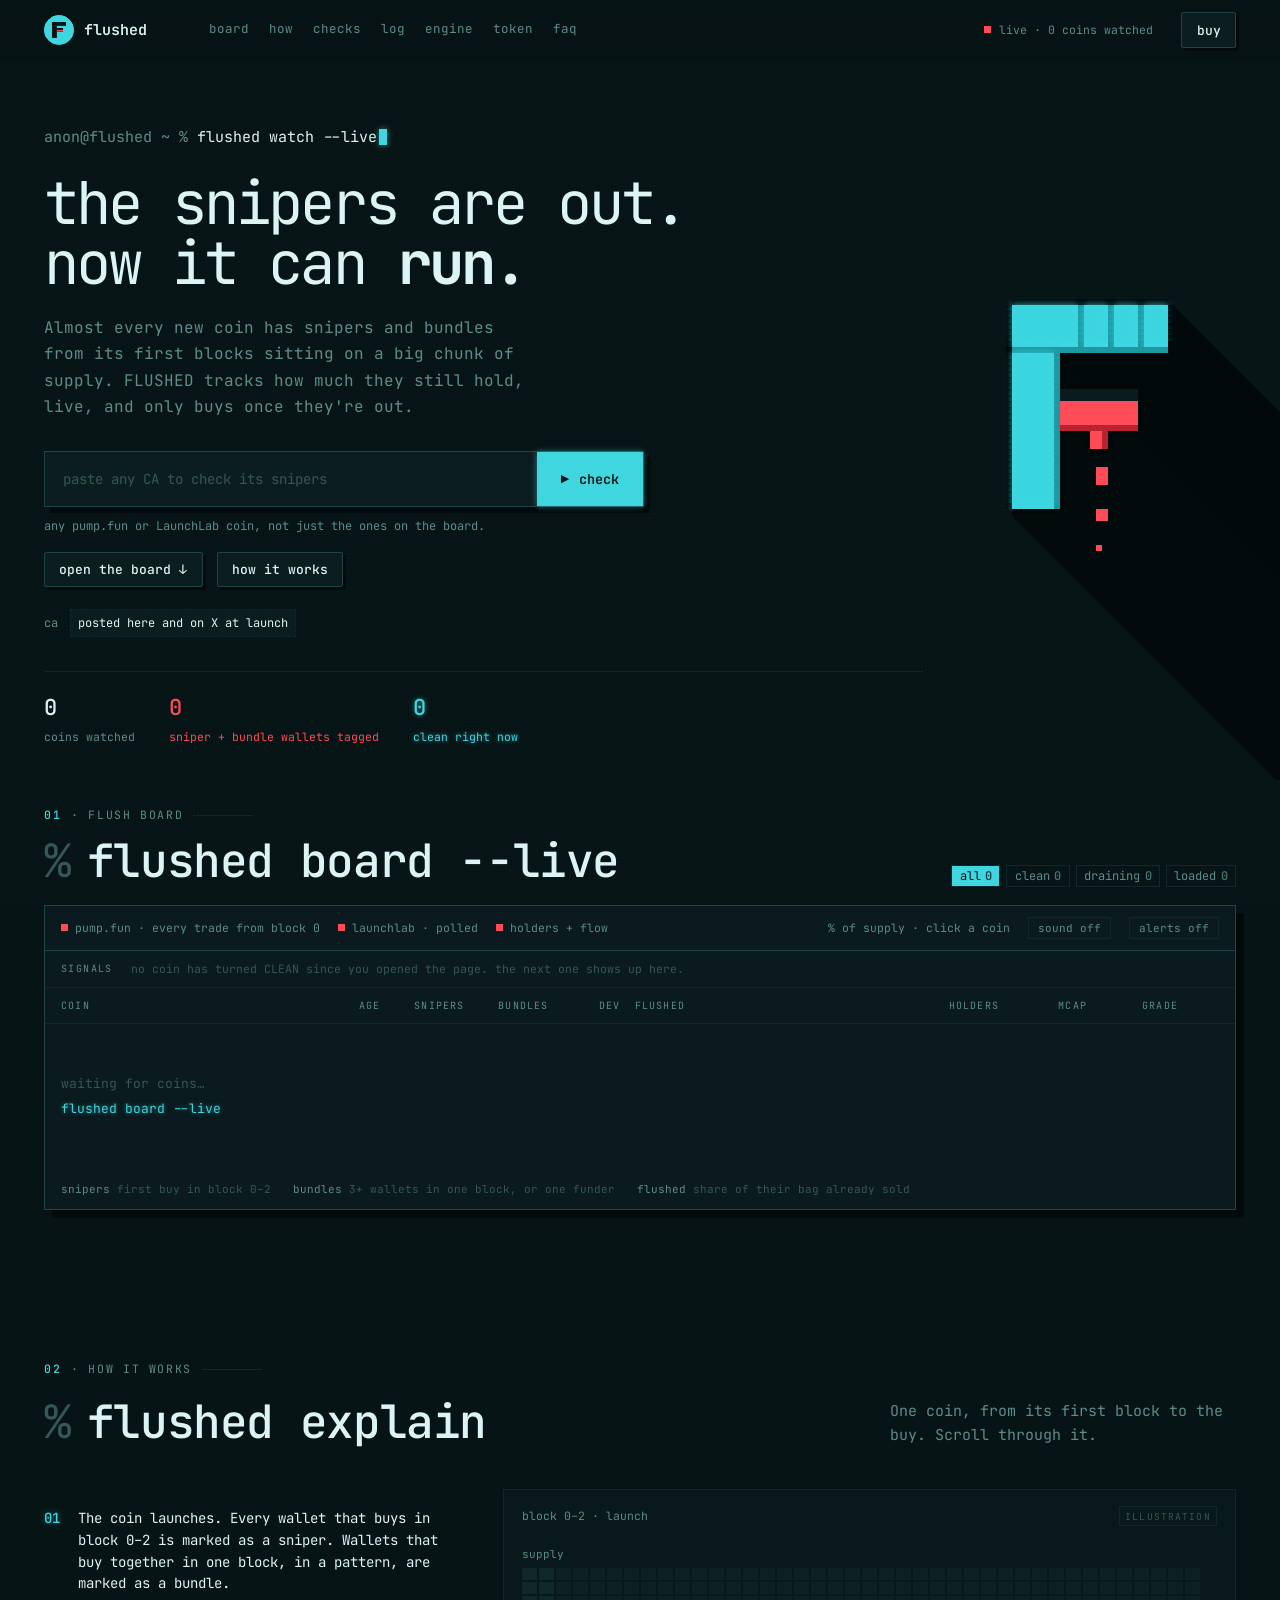
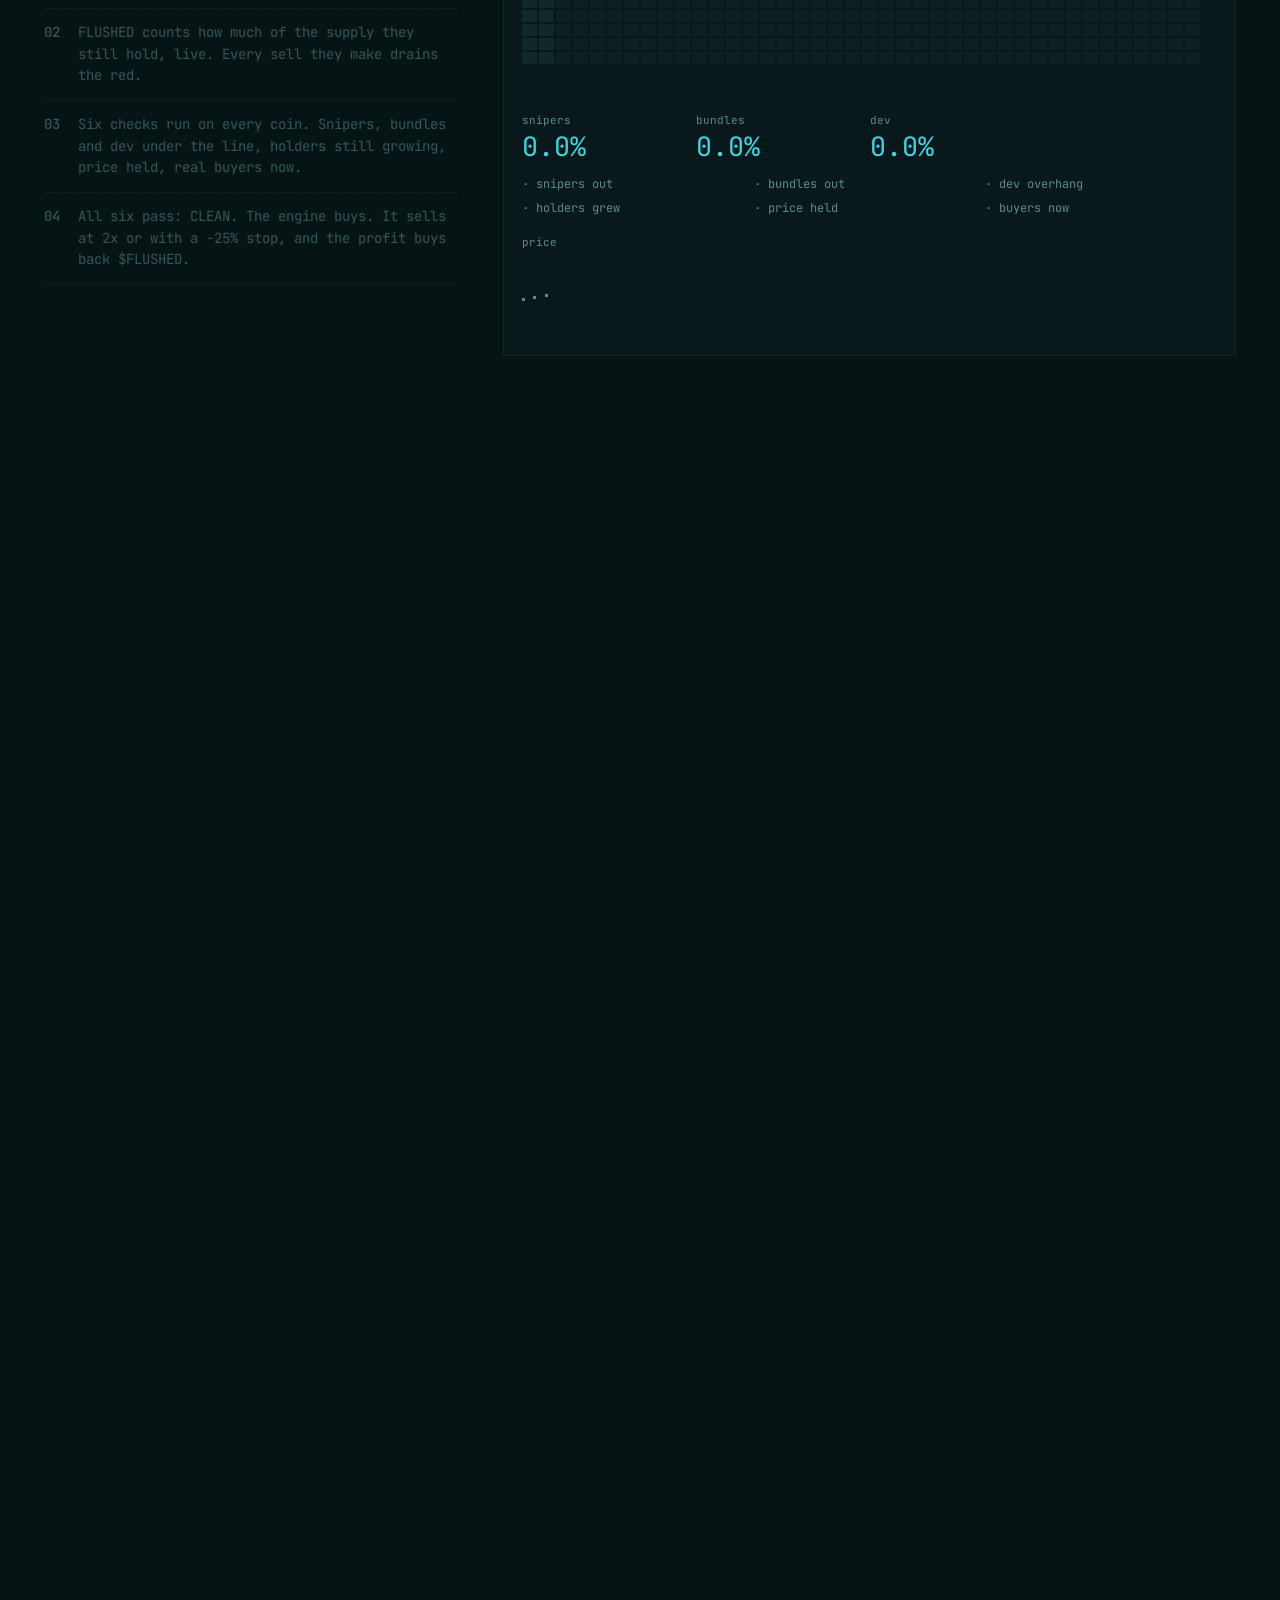
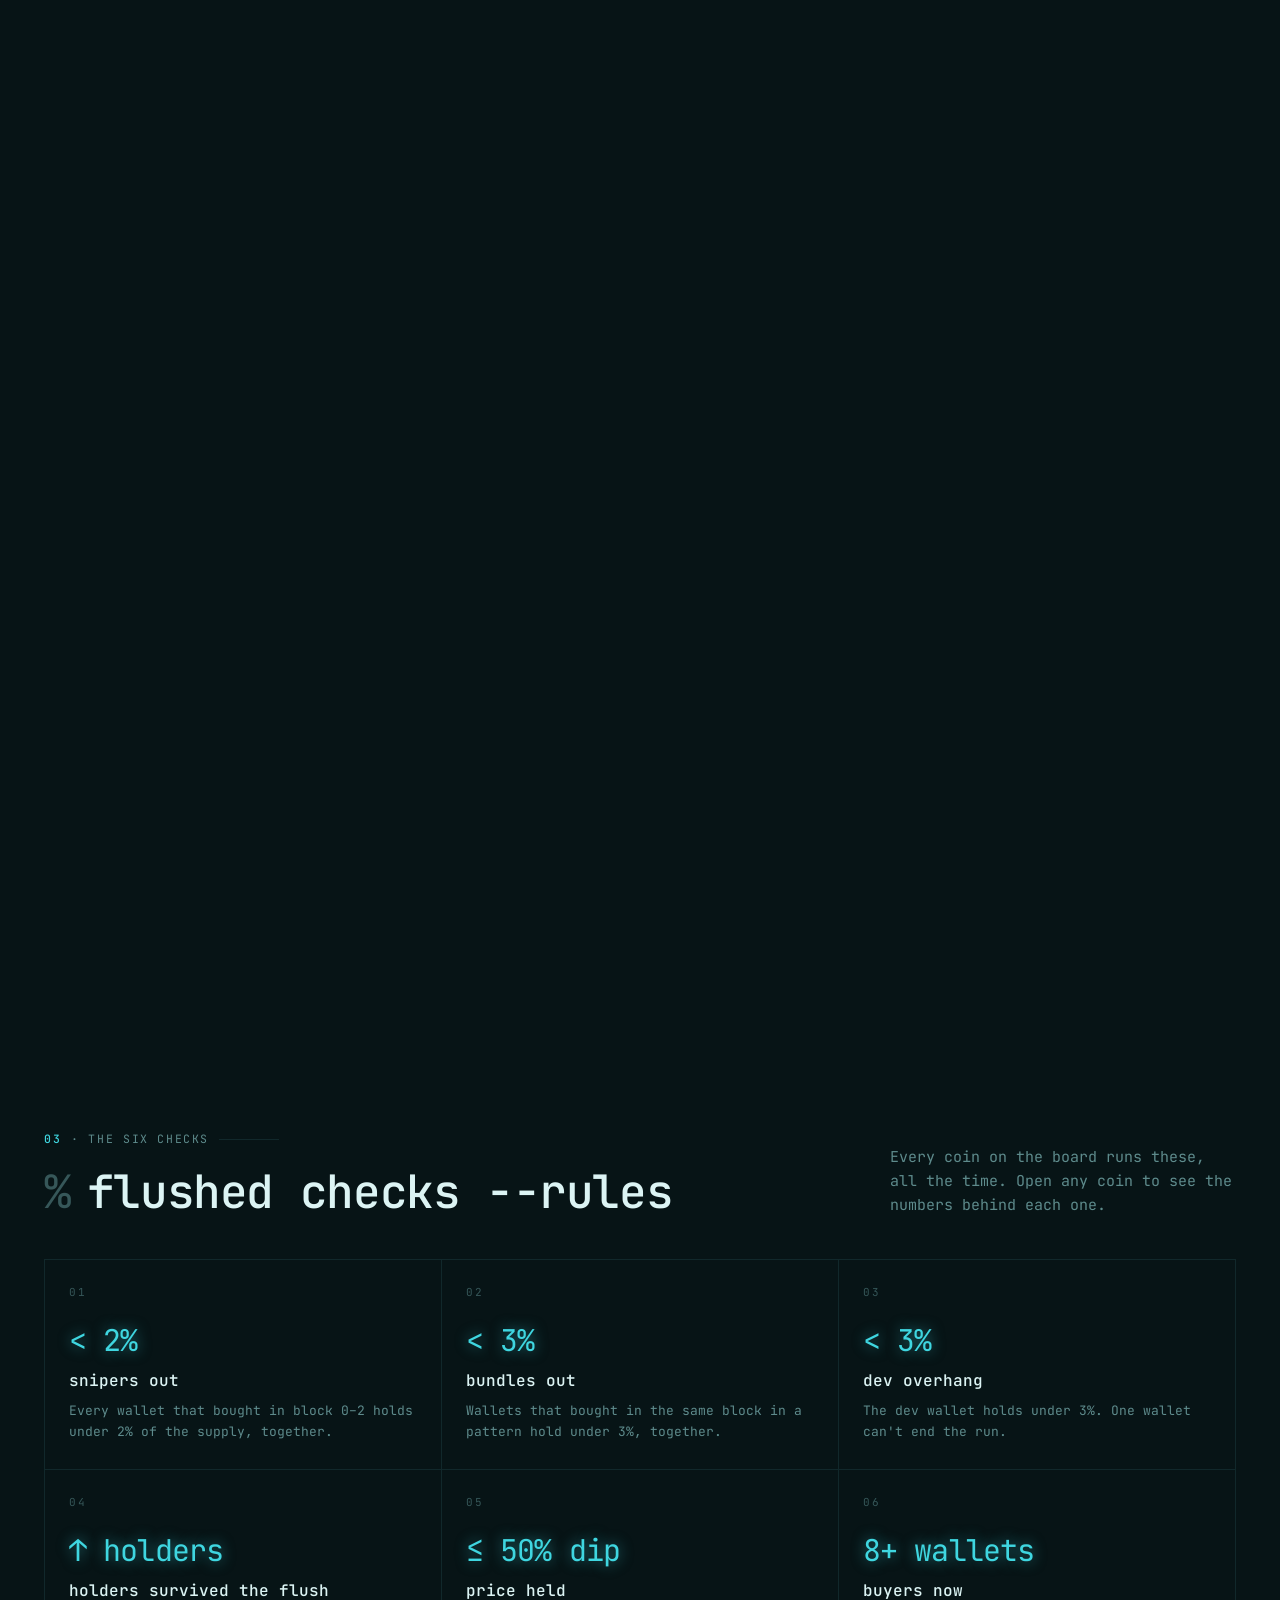
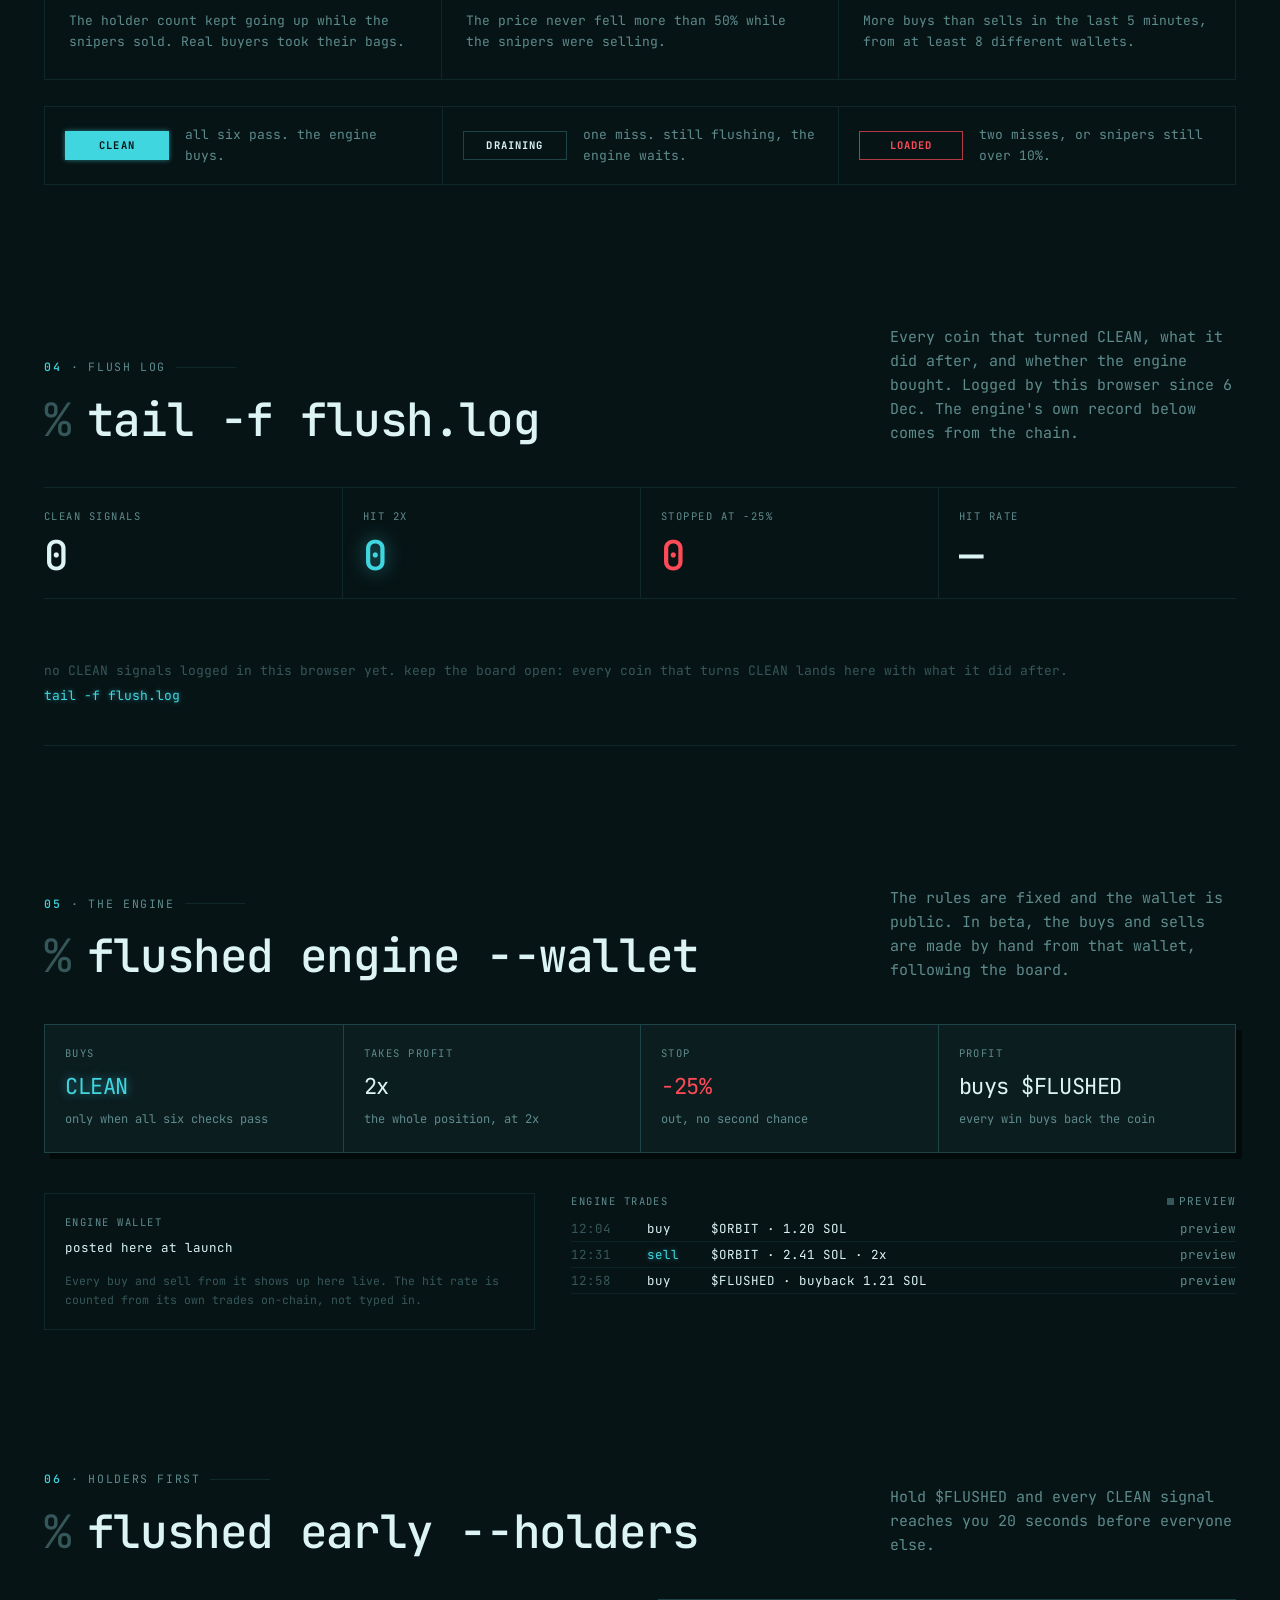
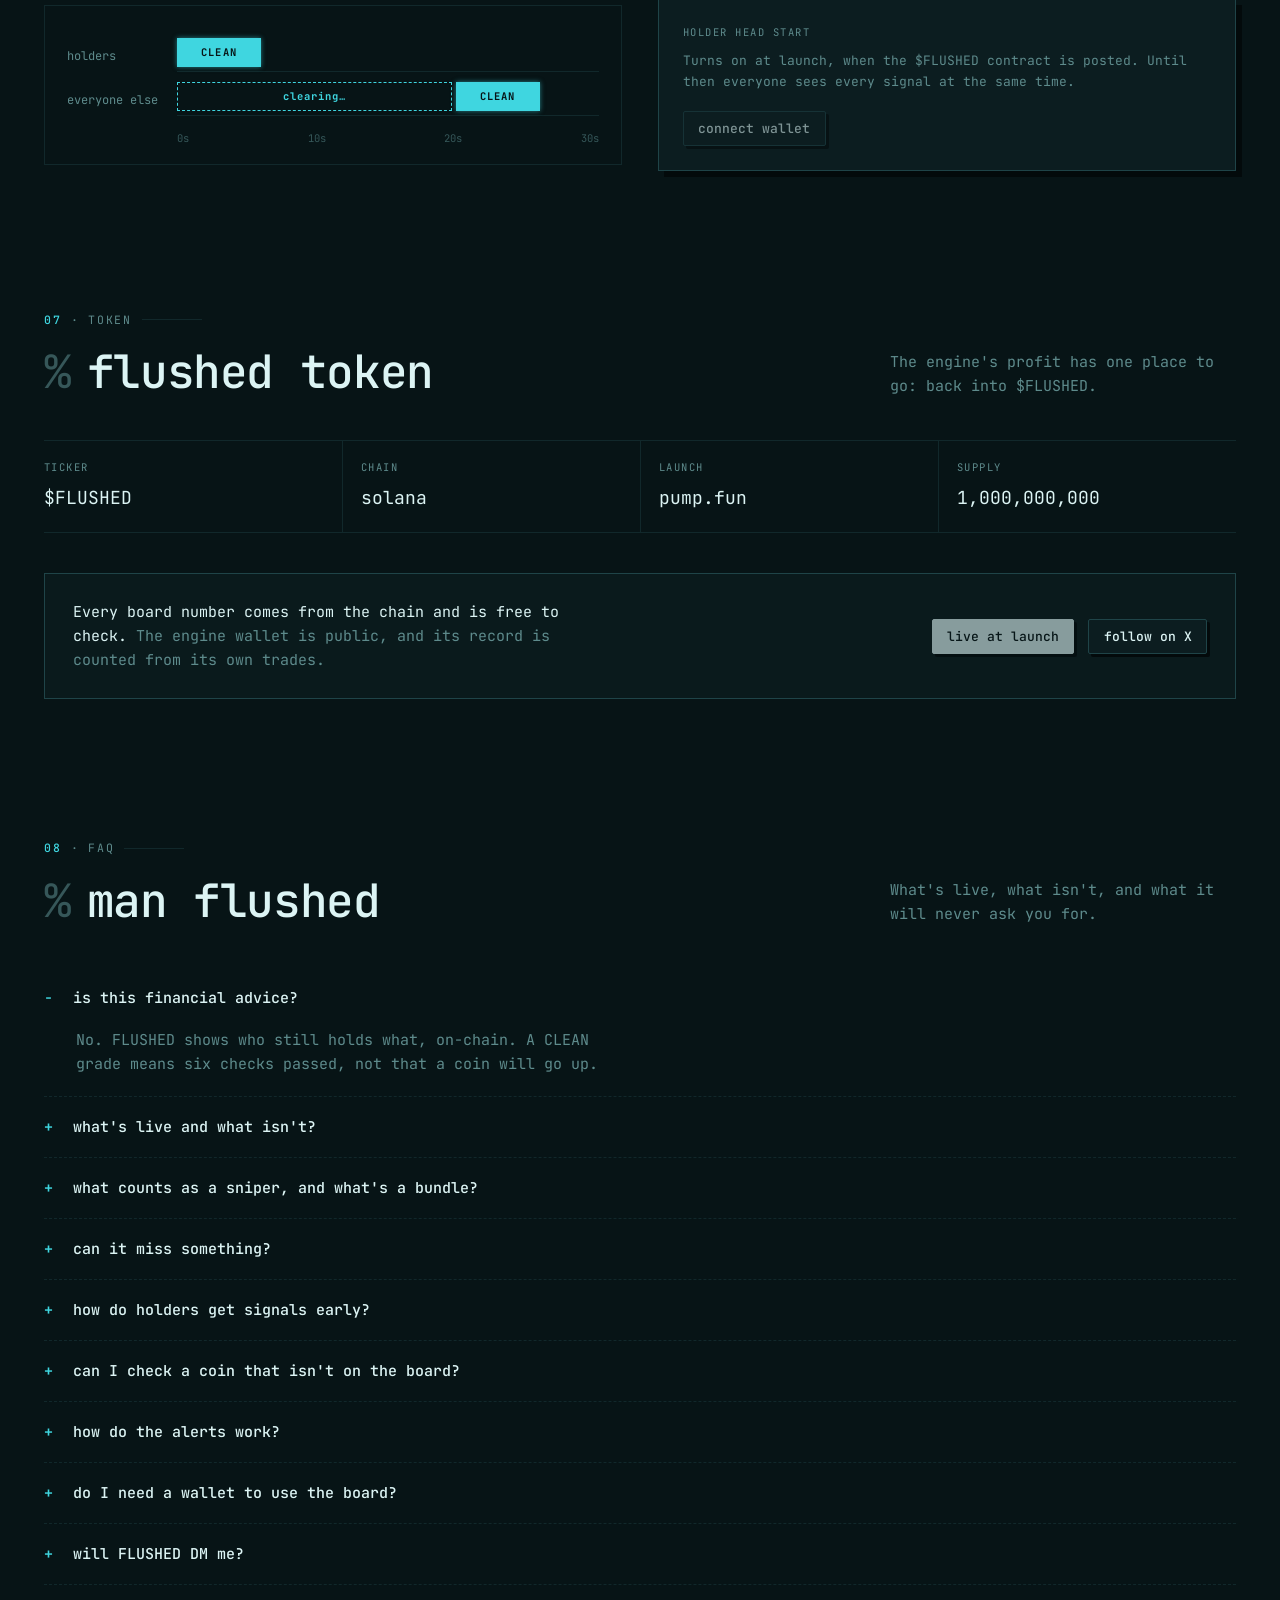
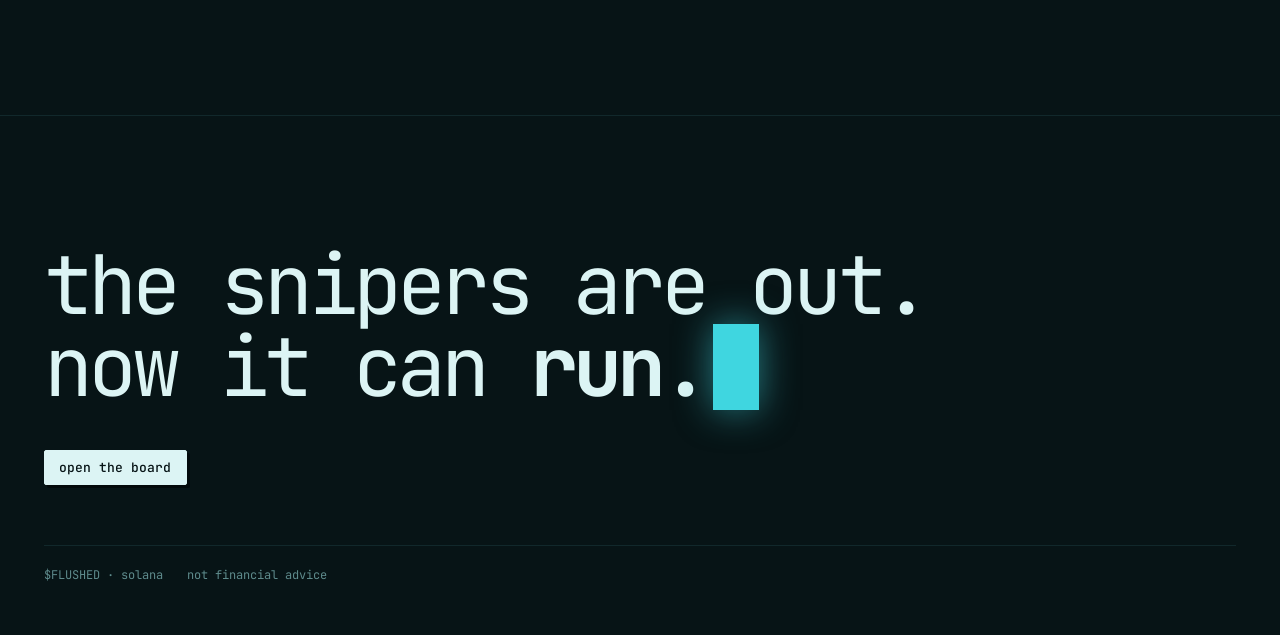
==== commit b7b8ae75: "Switch the site, favicon, og and launch image to the F mark Co-Authored-By: Claude Opus 5.5 <noreply" ====
--- a/index.html
+++ b/index.html
@@ -41,7 +41,7 @@
 .top.solid{border-bottom-color:var(--hair)}
 .top .wrap{display:flex;align-items:center;gap:28px;height:62px}
 .brand{display:flex;align-items:center;gap:10px;font-weight:600;text-decoration:none;font-size:15px}
-.brand canvas{width:26px;height:26px;image-rendering:pixelated}
+.brand canvas{width:30px;height:30px;image-rendering:pixelated;border-radius:50%}
 .nav{display:flex;gap:20px;margin:0 auto;font-size:12.5px}
 .nav a{color:var(--muted);text-decoration:none;padding:6px 0;border-bottom:2px solid transparent}
 .nav a:hover{color:var(--ink)} .nav a.on{color:var(--ink);border-bottom-color:var(--accent)}
@@ -357,7 +357,7 @@
 /* share modal */
 .modal{position:fixed;inset:0;z-index:80;background:rgba(0,0,0,.72);display:flex;align-items:center;justify-content:center;padding:20px}
 .modal[hidden]{display:none!important}
-.modal .box{background:var(--paper);border:1.5px solid var(--line);box-shadow:10px 10px 0 var(--shadow);width:min(880px,100%);max-height:calc(100vh - 40px);overflow:auto;padding:20px}
+.modal .box{background:var(--paper);border:1.5px solid var(--line);box-shadow:10px 10px 0 var(--shadow);width:min(880px,100%);max-height:calc(100vh - 40px);overflow-y:auto;overflow-x:hidden;padding:20px}
 .modal .mh{display:flex;align-items:center;gap:12px;margin-bottom:14px;font-size:12px;color:var(--muted)} .modal .mh button{margin-left:auto;background:none;border:0;color:var(--muted);font:20px var(--mono);cursor:pointer;line-height:1}
 .modal canvas{display:block;width:100%;height:auto;border:1px solid var(--hair)}
 .modal .acts{display:flex;gap:10px;flex-wrap:wrap;margin-top:16px}
@@ -555,6 +555,7 @@
     night: { bg:"#0a0e16", shadow:"#05070b", ink:"#e8edf6", muted:"#6a7489", accent:"#eef3fb", red:"#ff4655", card:"#10151f", line:"#29324a",
       outline:"#04060a", body:"#c9d2e0", hi:"#e9eef6", shade:"#99a5b8", dark:"#6d7a8f", screen:"#0e1420", glare:"#1a2232", glow:"#eef3fb", glow2:"#a9b5c8", led:"#eef3fb", red2:"#b8222f", slot:"#3a4560", glowBlur:.45 },
   };
+  THEMES.drainInv = Object.assign({}, THEMES.drain, { bg: "#3fd6e0", shadow: "#2bb3bd", glow: "#071416", glow2: "#0d2a2e", led: "#071416", glowBlur: 0, outline: "#04100f" });
 
   // 3x5 pixel font (M, N, W wider). Rows top to bottom.
   const FONT = {
@@ -684,6 +685,20 @@
       return g;
     },
 
+    // ---- FLUSHED F: the monogram. top bar = supply, middle bar = the sniper bag, draining out ----
+    fmono({ p = .45, fill = 0, drips = p > 0 } = {}) {
+      const g = Grid(32, 46);
+      g.rect(3, 2, 8, 34, "glow"); g.rect(10, 2, 1, 34, "glow2");
+      g.rect(3, 2, 26, 8, "glow"); for (let x = 14; x < 29; x += 5) g.rect(x, 2, 1, 8, "glow2"); g.rect(3, 9, 26, 1, "glow2");
+      g.rect(11, 16, 13, 7, "screen");
+      const rh = p > 0 ? Math.max(1, Math.round(7 * p)) : 0; if (rh) { g.rect(11, 23 - rh, 13, rh, "red"); g.rect(11, 22, 13, 1, "red2"); }
+      const fh = Math.round(7 * fill); if (fh) { g.rect(11, 23 - fh, 13, fh, "glow"); g.rect(11, 22, 13, 1, "glow2"); }
+      if (drips) { g.rect(16, 23, 3, 3, "red"); g.rect(18, 23, 1, 3, "red2"); }
+      g.outline();
+      if (drips) { g.rect(17, 29, 2, 3, "red"); g.rect(17, 36, 2, 2, "red"); g.set(17, 42, "red"); }
+      return g;
+    },
+
     // ---- FLUSHED B: a vertical supply column. Clean stacks on top, the red layer drains out the spout below ----
     column({ p = .5 } = {}) {
       const W = 30, H = 46, g = Grid(W, H);
@@ -784,7 +799,16 @@
     el.prepend(c); const ctx = c.getContext("2d"); ctx.scale(d, d); ctx.imageSmoothingEnabled = false; return ctx;
   }
 
-  return { THEMES, FONT, OBJECTS, Grid, draw, led, canvasFor, textWidth };
+  function bbox(g) { let x0 = g.w, y0 = g.h, x1 = -1, y1 = -1;
+    for (let y = 0; y < g.h; y++) for (let x = 0; x < g.w; x++) if (g.get(x, y)) { if (x < x0) x0 = x; if (x > x1) x1 = x; if (y < y0) y0 = y; if (y > y1) y1 = y; }
+    return { x: x0, y: y0, w: x1 - x0 + 1, h: y1 - y0 + 1 }; }
+  // the X-avatar tile: a cyan circle with the dark F, centred on its body
+  function tile(ctx, size, o = {}) {
+    const th = THEMES.drainInv, g = OBJECTS.fmono({ drips: false }), b = bbox(g), cell = Math.max(1, Math.floor(size * (o.frac || .62) / b.h));
+    ctx.save(); ctx.fillStyle = th.bg; ctx.beginPath(); ctx.arc((o.x || 0) + size / 2, (o.y || 0) + size / 2, size / 2, 0, Math.PI * 2); ctx.fill(); ctx.clip();
+    draw(ctx, g, { theme: th, cell, x: (o.x || 0) + Math.round(size / 2 - (b.x + b.w / 2) * cell), y: (o.y || 0) + Math.round(size / 2 - (b.y + b.h / 2) * cell), shadow: false });
+    ctx.restore(); }
+  return { THEMES, FONT, OBJECTS, Grid, draw, led, canvasFor, textWidth, bbox, tile };
 })();
 if (typeof module !== "undefined") module.exports = TK;
 </script>
@@ -795,7 +819,7 @@
   x: "https://x.com/FlushedEngine",
   site: "",                                 // the domain on share cards, e.g. "flushedengine.fun". empty = the address the site is on
   engine: "",                               // the engine's public wallet. empty = "posted here at launch"
-  ticker: "$FLUSHED", object: "drain", theme: document.documentElement.dataset.theme,
+  ticker: "$FLUSHED", object: "fmono", theme: document.documentElement.dataset.theme,
   earlySeconds: 20,                         // holders see CLEAN this many seconds before everyone else
   R: { snipers: 2, bundles: 3, dev: 3, drop: 50, wallets: 8, loaded: 10, take: 2, stop: 25 },
   rpcWs: ["wss://solana-rpc.publicnode.com"],
@@ -1400,10 +1424,10 @@
 // ================= check any coin + links to a coin =================
 const srcTag = c => c.src === "pump" ? "pump" : c.lp || "lab";
 function setUrl(mint) { try { history.replaceState(null, "", mint ? "?c=" + mint : location.pathname); } catch {} }
-function openCoin(c, noScroll) {
+function openCoin(c, noScroll, instant) {
   openMint = c.mint; filter = "all"; $$("#filters .chip").forEach(x => x.classList.toggle("on", x.dataset.f === "all"));
   setUrl(c.mint); dirty = true; holdRender = false; render();
-  if (!noScroll) setTimeout(() => { const r = $(".brow.open"); if (r) scrollTo({ top: r.getBoundingClientRect().top + scrollY - 76, behavior: reduce ? "auto" : "smooth" }); }, 60);
+  if (!noScroll) setTimeout(() => { const r = $(".brow.open"); if (r) scrollTo({ top: r.getBoundingClientRect().top + scrollY - 76, behavior: reduce || instant ? "auto" : "smooth" }); }, 60);
 }
 async function checkCoin(raw) {
   const hint = $("#chkHint"), mint = (String(raw || "").match(/[1-9A-HJ-NP-Za-km-z]{32,44}/g) || [])[0];
@@ -1423,7 +1447,7 @@
     await earlyScan(c);
     for (let i = 0; i < 40 && !c.early && !c.dead; i++) await new Promise(r => setTimeout(r, 500));
     if (!c.early) { hint.textContent = "no trades found for that coin yet. try again in a minute."; hint.className = "hint err"; c.pinned = false; c.dead = true; return; }
-    hint.textContent = ""; openCoin(c);
+    hint.textContent = ""; openCoin(c, false, raw === DEEP);
   } catch (e) { hint.textContent = "couldn't reach the data right now. try again in a few seconds."; hint.className = "hint err"; }
 }
 $("#chkForm").onsubmit = e => { e.preventDefault(); checkCoin($("#chkIn").value); };
@@ -1486,9 +1510,9 @@
   x.setTransform(1, 0, 0, 1, 0, 0); x.imageSmoothingEnabled = false; x.textBaseline = "alphabetic"; x.textAlign = "left";
   x.fillStyle = T.bg; x.fillRect(0, 0, W, H);
   x.fillStyle = "rgba(220,244,244,.045)"; for (let yy = 14; yy < H; yy += 26) for (let xx = 14; xx < W; xx += 26) x.fillRect(xx, yy, 2, 2);
-  const left = m.took > .5 ? m.left : 0, lg = TK.OBJECTS.drain({ p: left > 0 ? Math.max(.15, left) : 0, fill: left > 0 ? 0 : 1, drips: left > 0 });
-  TK.draw(x, lg, { theme: T, cell: 3, x: 80, y: 58, shadow: false });
-  x.font = F(30, 700); x.fillStyle = T.ink; x.fillText("flushed", 80 + lg.w * 3 + 20, 58 + 36);
+  const left = m.took > .5 ? m.left : 0;
+  TK.tile(x, 84, { x: 80, y: 40 });
+  x.font = F(30, 700); x.fillStyle = T.ink; x.fillText("flushed", 80 + 84 + 22, 58 + 34);
   x.font = F(20); x.fillStyle = T.muted; x.textAlign = "right"; x.fillText("flush report · " + new Date().toISOString().slice(0, 16).replace("T", " ") + " UTC", W - 80, 58 + 34); x.textAlign = "left";
   // ticker
   const sym = "$" + (c.sym || short(c.mint)); let fs = 104; x.font = F(fs, 700); while (x.measureText(sym).width > 860 && fs > 44) { fs -= 4; x.font = F(fs, 700); }
@@ -1585,17 +1609,16 @@
 else { $("#buy").removeAttribute("href"); $("#buy").textContent = "live at launch"; $("#buy").style.opacity = .6; }
 $("#xlink").href = CONFIG.x; $("#xlink").target = "_blank";
 
-{ const g = TK.OBJECTS[CONFIG.object]({ p: .45 }), c = $("#logo"), k = 2;
-  c.width = g.w * k; c.height = g.h * k; TK.draw(c.getContext("2d"), g, { theme: T, cell: k, x: 0, y: 0, shadow: false });
-  c.style.width = Math.round(26 * g.w / g.h) + "px"; }
+{ const c = $("#logo"), n = Math.max(64, Math.round(30 * (devicePixelRatio || 1))); c.width = c.height = n; const x = c.getContext("2d"); x.imageSmoothingEnabled = false; TK.tile(x, n);
+  c.style.width = c.style.height = "30px"; }
 
 // hero: the bar drains, then fills back up clean. shadow on its own canvas, drawn once.
 const HERO = { cell: 0, ox: 0, oy: 0 };
 function heroLayout() {
   const hero = $("#hero"), bg = $("#heroBg"), d = devicePixelRatio || 1, r = hero.getBoundingClientRect(), a = $("#heroVis").getBoundingClientRect();
   bg.width = r.width * d; bg.height = r.height * d; const x = bg.getContext("2d"); x.scale(d, d);
-  const g = TK.OBJECTS.drain({ p: 1 }), cell = Math.max(3, Math.floor(Math.min(a.width * .9 / g.w, a.height * .8 / g.h)));
-  HERO.cell = cell; HERO.ox = Math.round((a.width - g.w * cell) * .45); HERO.oy = Math.round((a.height - g.h * cell) * .3);
+  const g = TK.OBJECTS[CONFIG.object]({ p: 1 }), cell = Math.max(3, Math.floor(Math.min(a.width * .9 / g.w, a.height * .86 / g.h)));
+  HERO.cell = cell; HERO.ox = Math.round((a.width - g.w * cell) * .5); HERO.oy = Math.round((a.height - g.h * cell) * .45);
   // the long shadow only; the object is drawn every frame on the foreground canvas
   const sil = document.createElement("canvas"); sil.width = g.w * cell; sil.height = g.h * cell; const sc = sil.getContext("2d"); sc.fillStyle = T.shadow;
   for (let yy = 0; yy < g.h; yy++) for (let xx = 0; xx < g.w; xx++) if (g.get(xx, yy)) sc.fillRect(xx * cell, yy * cell, cell, cell);
@@ -1608,7 +1631,7 @@
   if (!force && step === heroLast) return; heroLast = step;
   const p = t < 1.5 ? 1 : t < 6 ? Math.max(0, 1 - (t - 1.5) / 4.5) : 0, fill = t < 6.4 ? 0 : t < 8.4 ? (t - 6.4) / 2 : 1;
   const fg = $("#heroFg"), d = devicePixelRatio || 1, x = fg.getContext("2d"); x.setTransform(d, 0, 0, d, 0, 0); x.imageSmoothingEnabled = false; x.clearRect(0, 0, fg.width, fg.height);
-  const g = TK.OBJECTS.drain({ p: Math.round(p * 8) / 8, fill: Math.round(fill * 8) / 8, drips: t < 6.4 });
+  const g = TK.OBJECTS[CONFIG.object]({ p: Math.round(p * 7) / 7, fill: Math.round(fill * 7) / 7, drips: t < 6.4 });
   TK.draw(x, g, { theme: T, cell: HERO.cell, x: HERO.ox, y: HERO.oy, shadow: false });
 }
 heroLayout(); addEventListener("resize", () => { heroLayout(); howDraw(); }); document.fonts.ready.then(heroLayout);
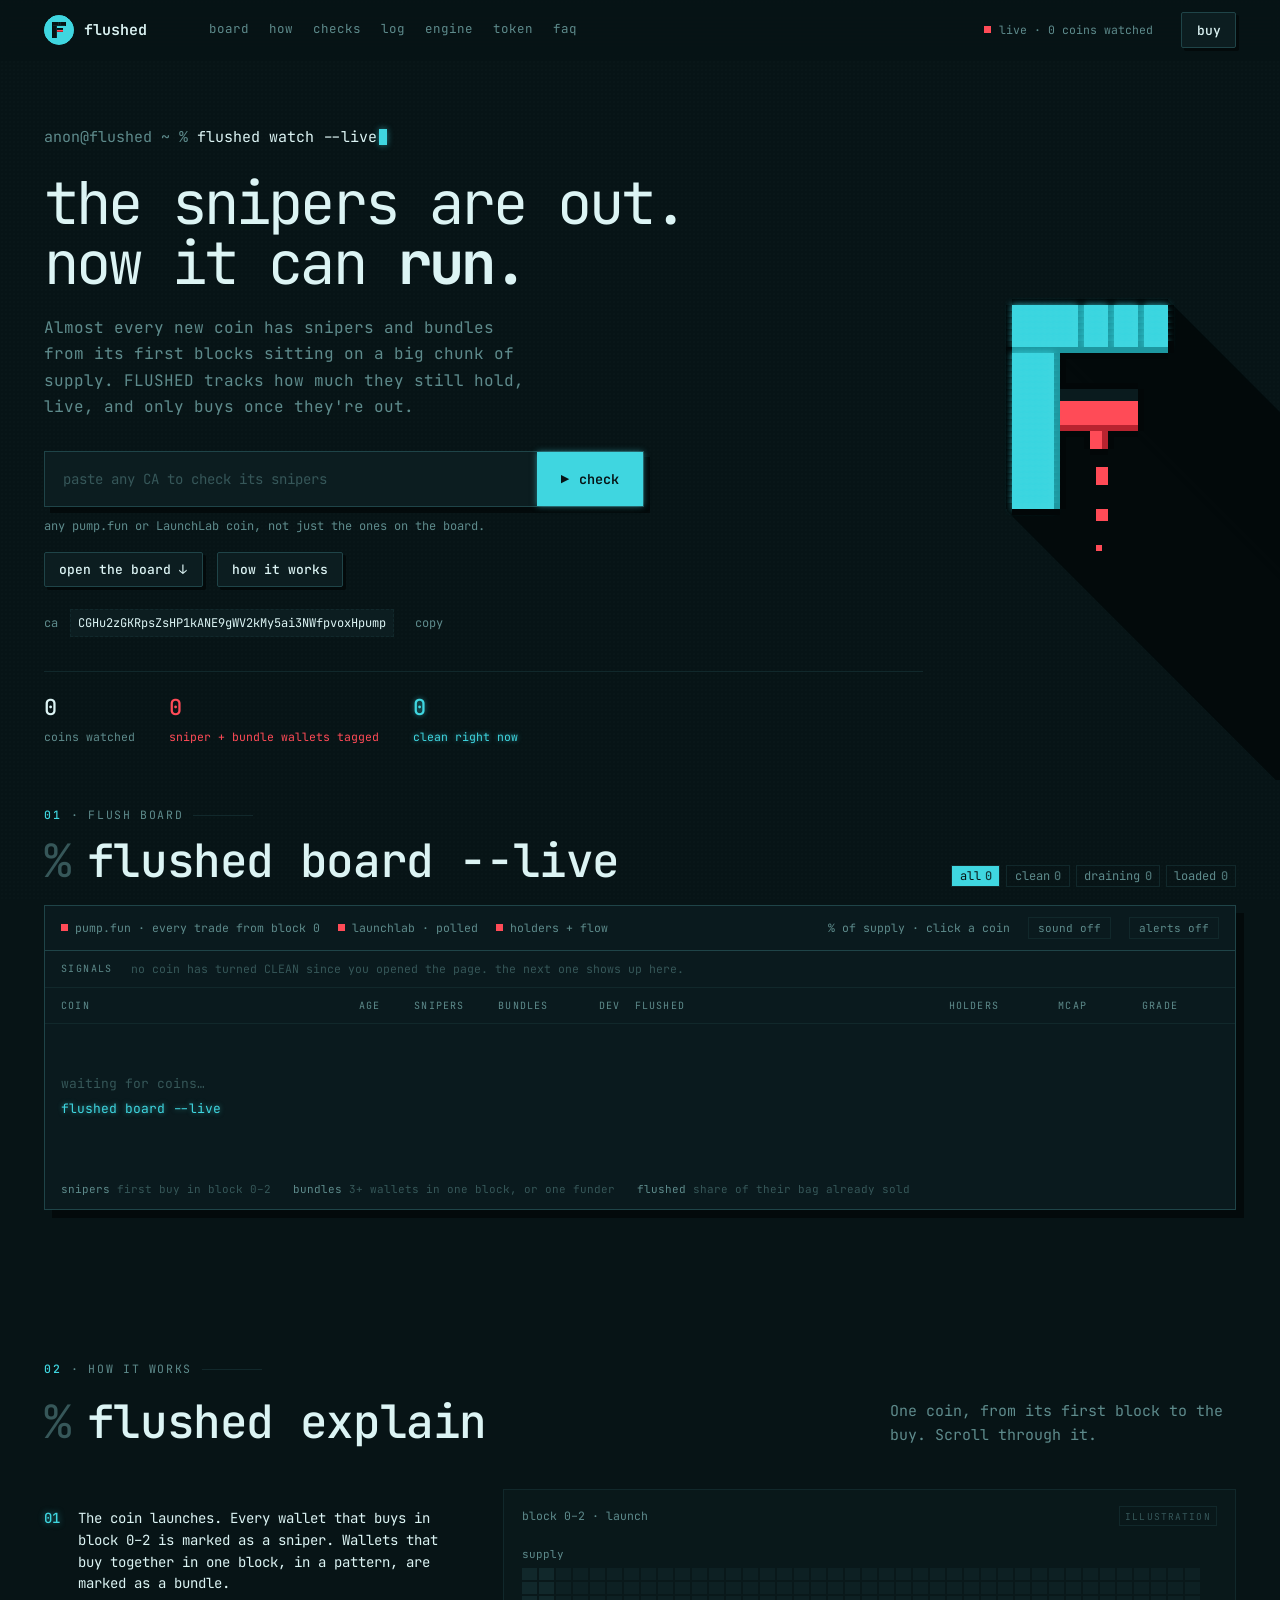
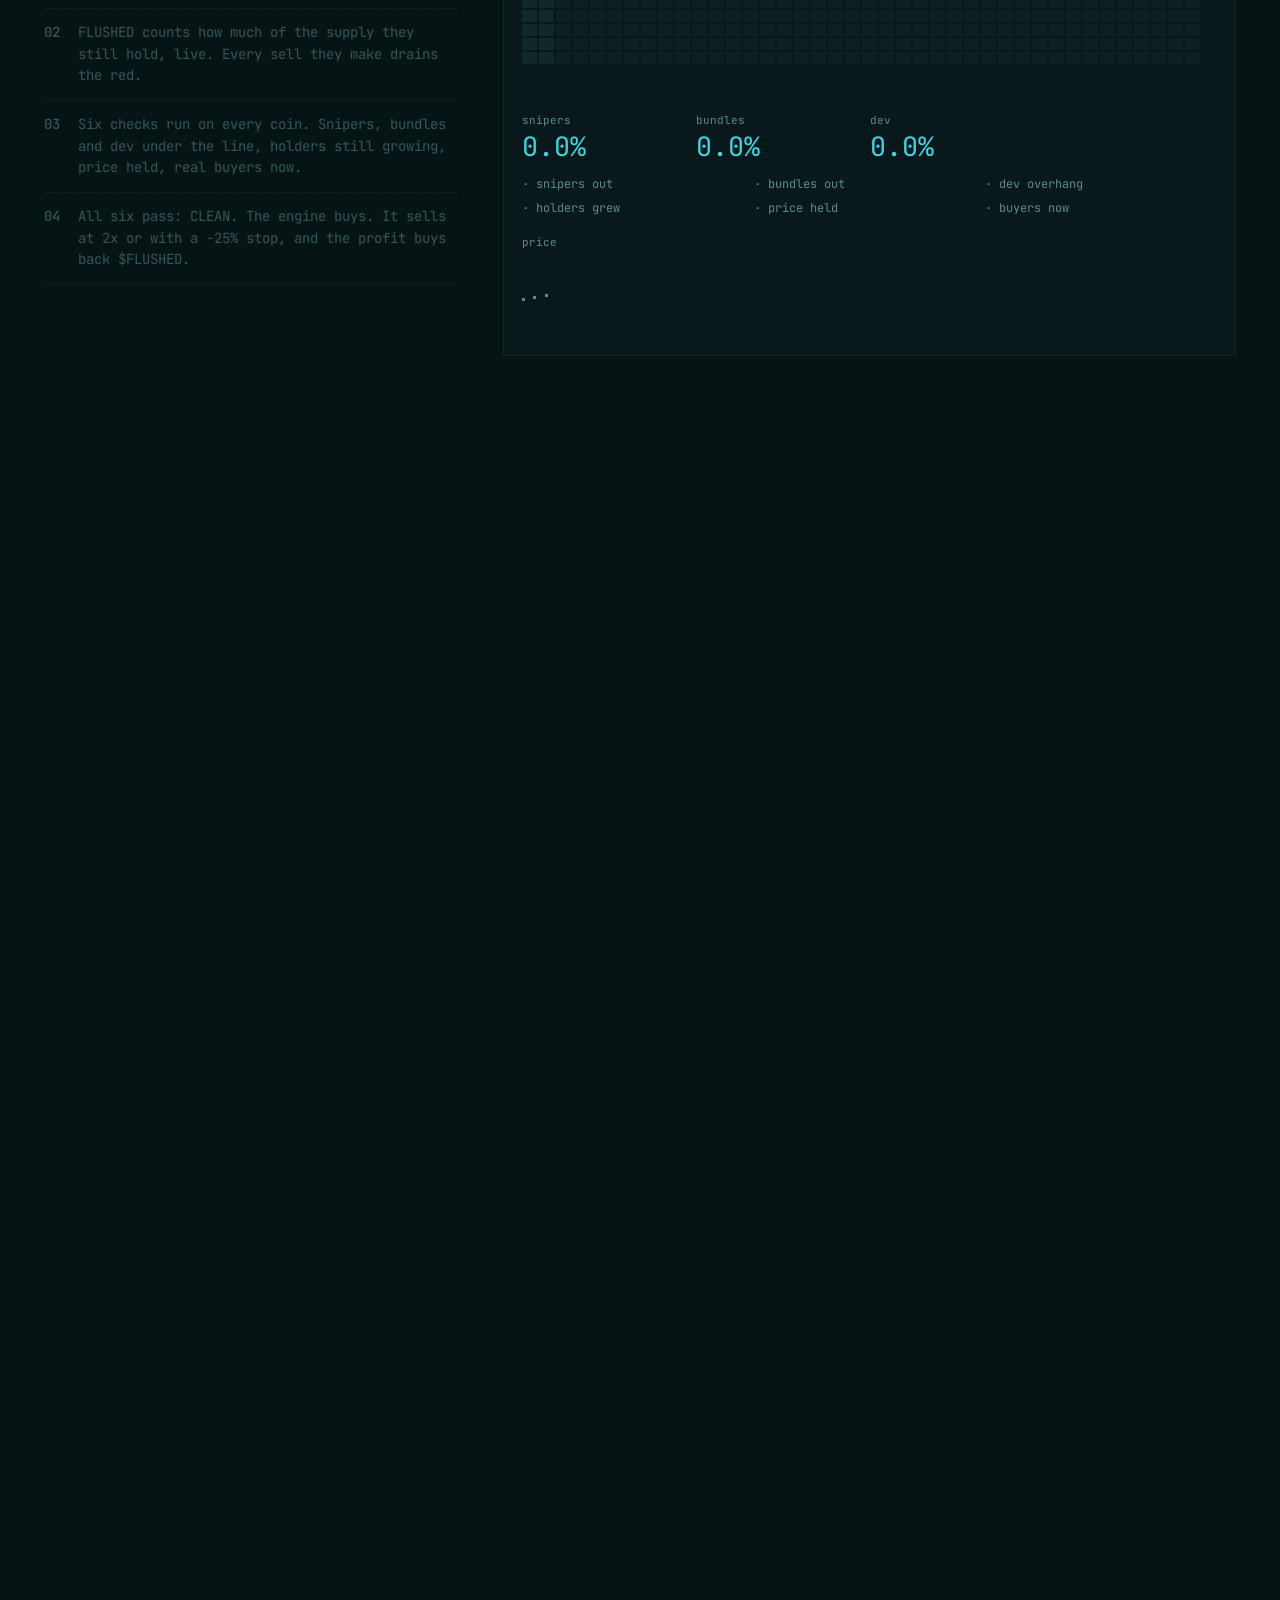
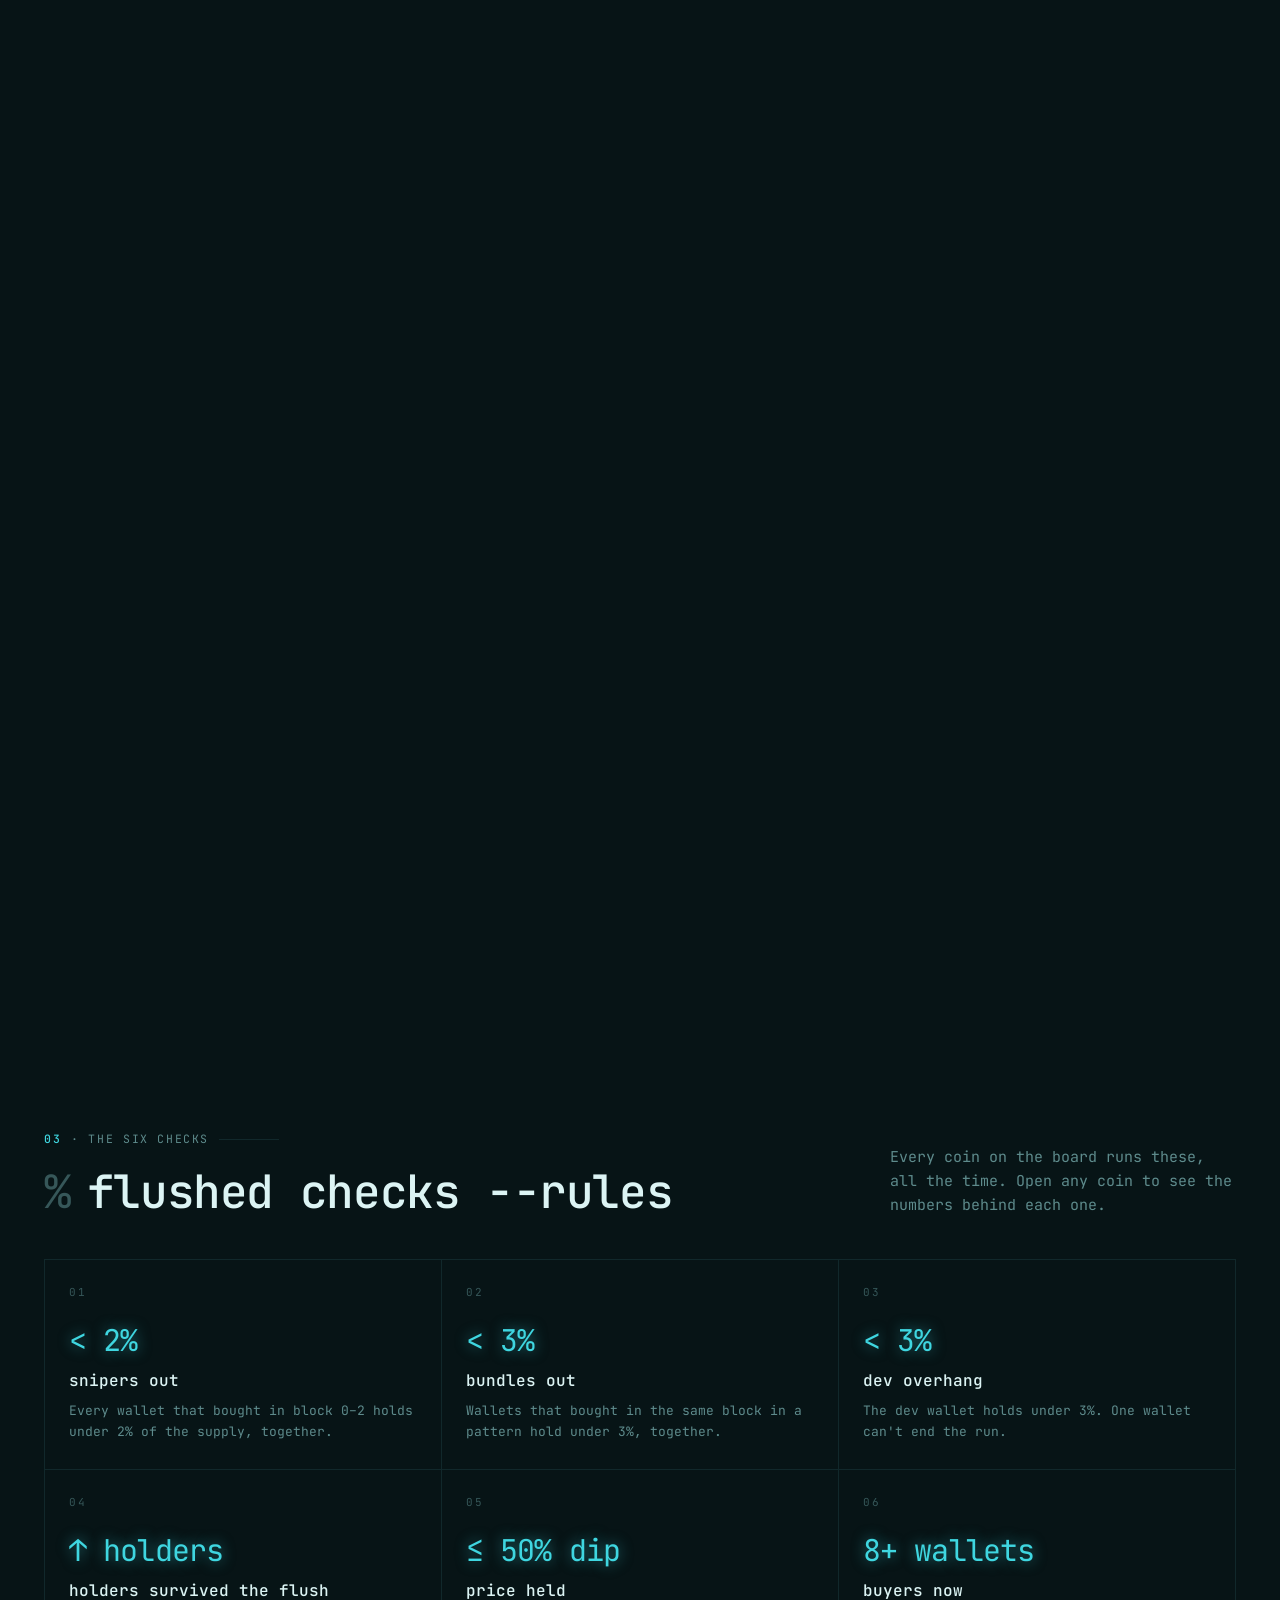
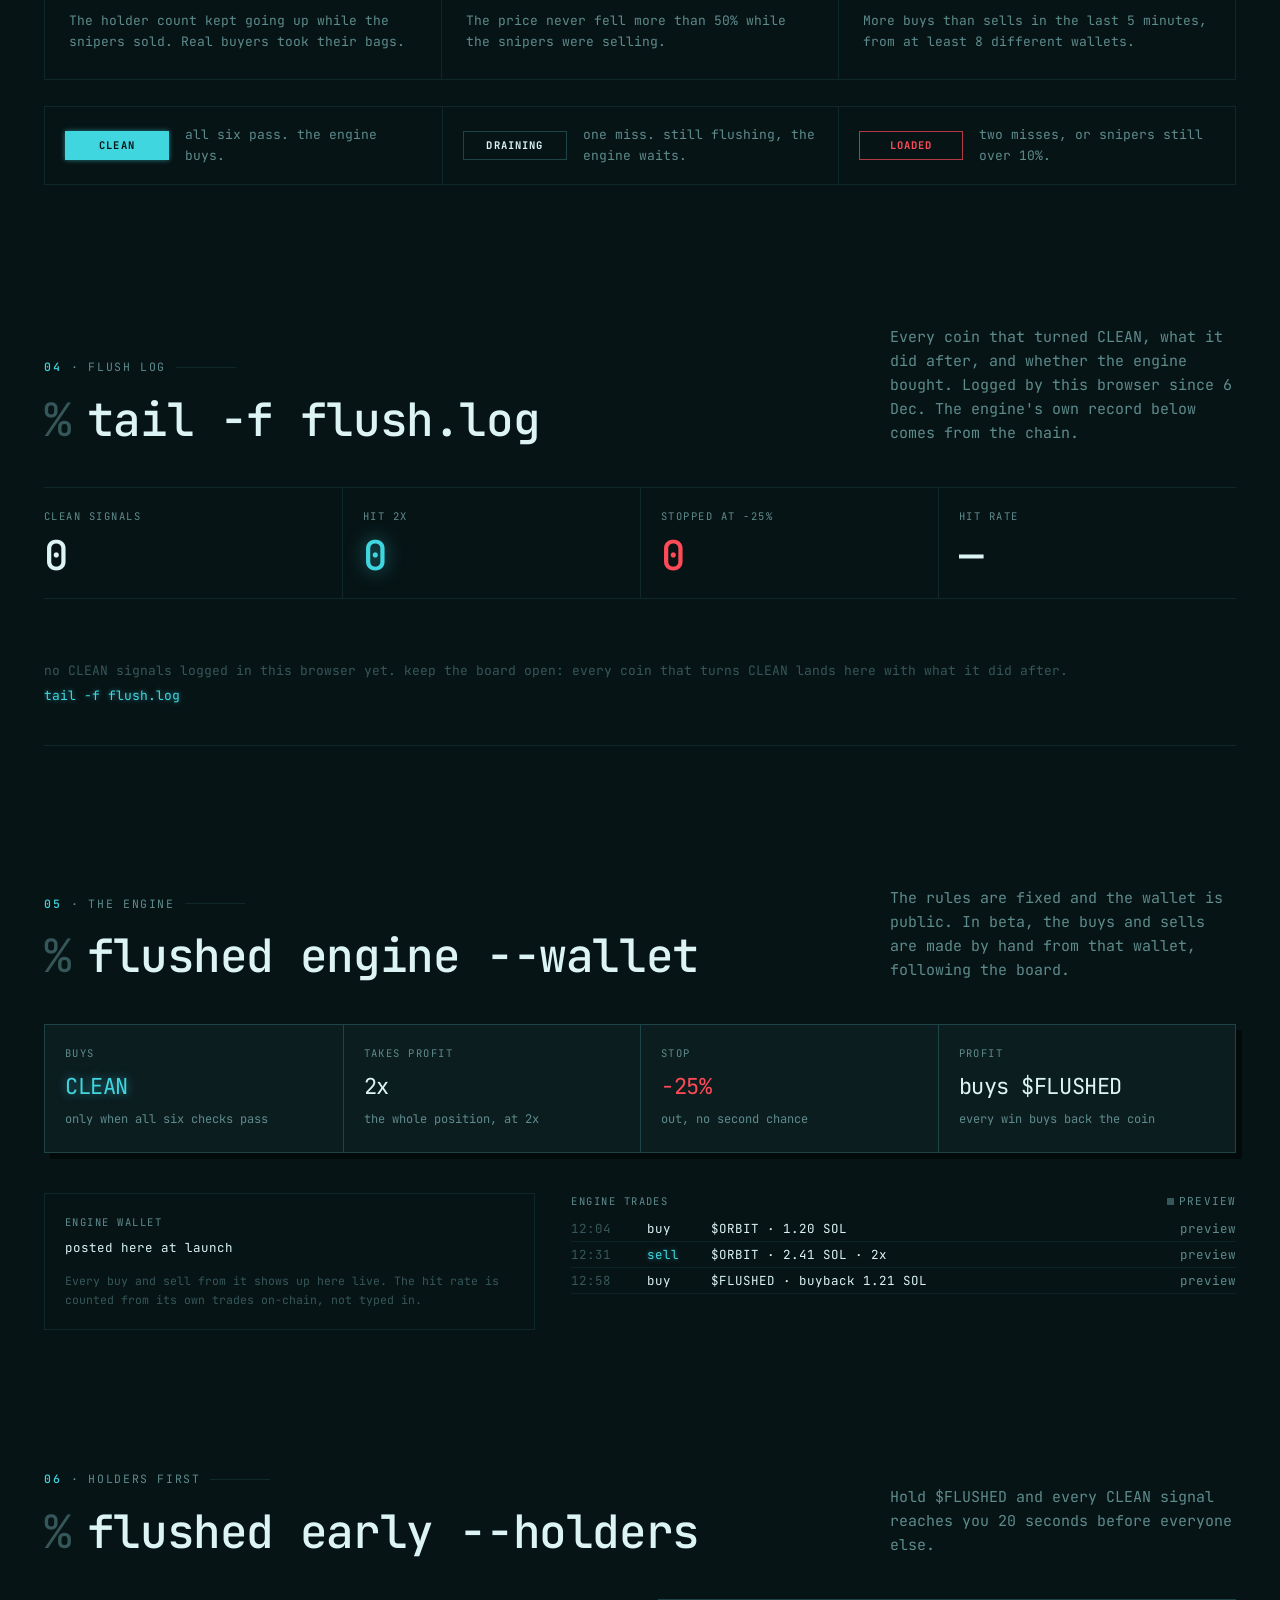
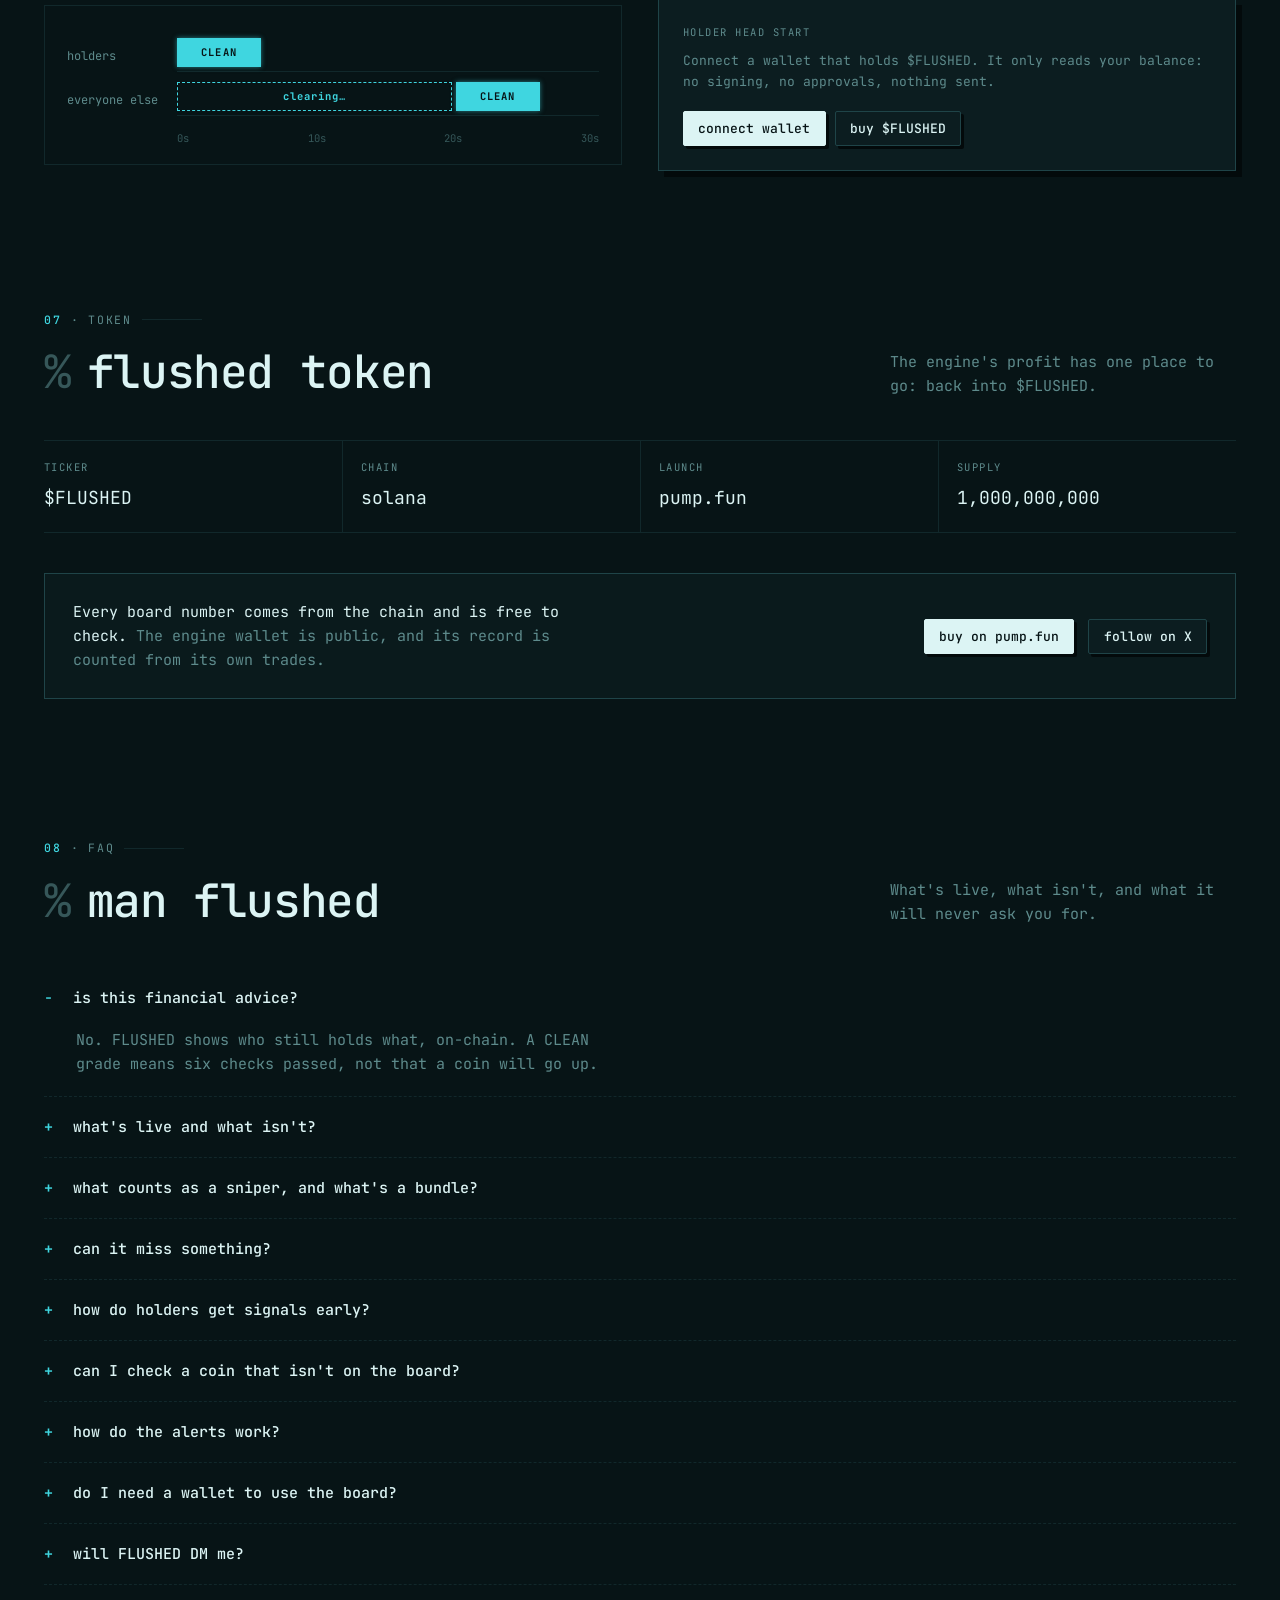
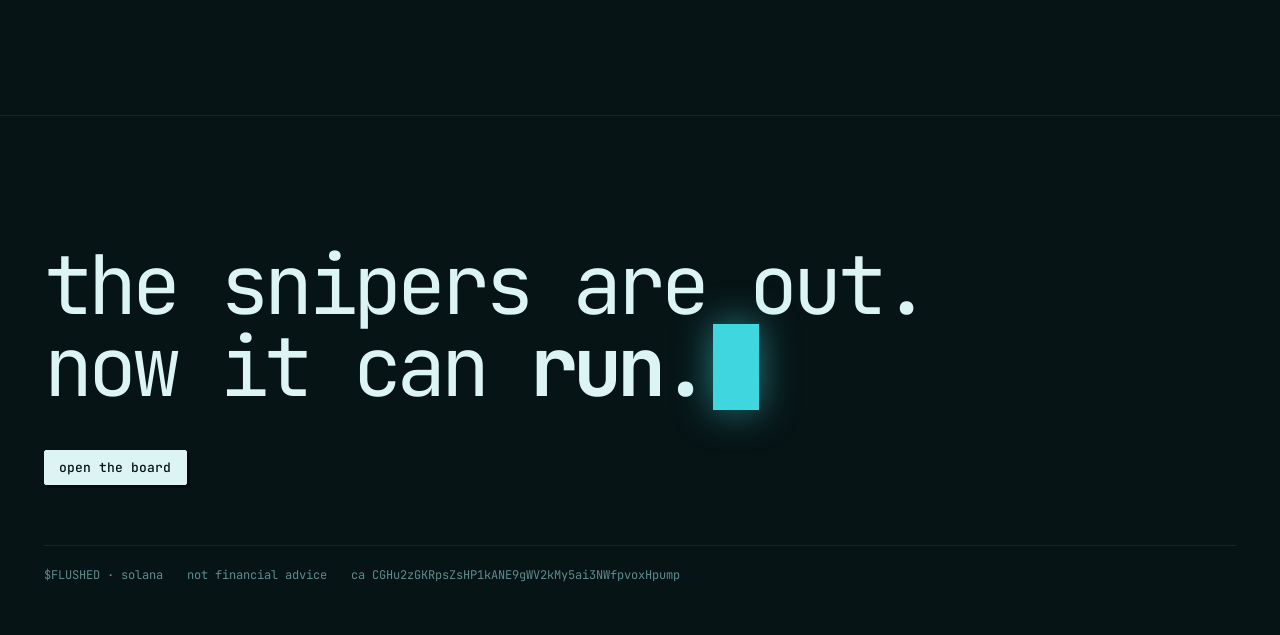
==== commit 7cdeb51a: "Add the $FLUSHED contract address to the site Co-Authored-By: Claude Opus 5.5 <noreply@anthropic.com" ====
--- a/index.html
+++ b/index.html
@@ -69,8 +69,8 @@
 .hero h1 b{font-weight:700}
 .hero .lede{color:var(--muted);max-width:44ch;font-size:15.5px}
 .ctas{display:flex;gap:14px;flex-wrap:wrap;margin-top:30px}
-.ca{display:flex;align-items:center;gap:12px;margin-top:22px;font-size:12px;color:var(--muted)}
-.ca code{color:var(--ink);background:var(--paper);border:1px dashed var(--hair);padding:.3em .6em;font-family:var(--mono);max-width:100%;overflow:hidden;text-overflow:ellipsis;white-space:nowrap}
+.ca{display:flex;align-items:center;gap:12px;margin-top:22px;font-size:12px;color:var(--muted);max-width:100%;min-width:0}
+.ca code{color:var(--ink);background:var(--paper);border:1px dashed var(--hair);padding:.3em .6em;font-family:var(--mono);max-width:100%;min-width:0;overflow:hidden;text-overflow:ellipsis;white-space:nowrap}
 .hero-vis{position:relative;height:440px}
 .hero-vis canvas.obj{position:absolute;inset:0;width:100%;height:100%}
 .hero-vis .term{position:absolute;right:0;bottom:12px;width:min(330px,80%)}
@@ -310,7 +310,7 @@
   .brow{grid-template-columns:minmax(120px,1.3fr) 64px 64px 54px minmax(110px,1.3fr) 108px} .brow .c-age,.brow .c-hold,.brow .c-mcap{display:none}
 }
 @media (max-width:860px){
-  .hero3{padding:34px 0 20px} .hero3 .wrap{grid-template-columns:1fr} .hero3 .vis{height:200px;order:-1}
+  .hero3{padding:34px 0 20px} .hero3 .wrap{grid-template-columns:minmax(0,1fr)} .hero3 .vis{height:200px;order:-1}
   .top .live{display:none} .top .btn{margin-left:auto}
   .brow{grid-template-columns:1fr 92px;grid-template-areas:"sym gr" "mt mt" "nums nums";gap:8px 12px;padding:12px 14px;min-height:0}
   .brow.h{display:none} .brow .c-sym{grid-area:sym} .brow .c-gr{grid-area:gr} .brow .c-mt{grid-area:mt}
@@ -815,7 +815,7 @@
 <script>
 // ================= CONFIG =================
 const CONFIG = {
-  ca: "",                                   // $FLUSHED mint. empty = "posted here and on X at launch", holder head start off
+  ca: "CGHu2zGKRpsZsHP1kANE9gWV2kMy5ai3NWfpvoxHpump", // $FLUSHED mint. empty = "posted here and on X at launch", holder head start off
   x: "https://x.com/FlushedEngine",
   site: "",                                 // the domain on share cards, e.g. "flushedengine.fun". empty = the address the site is on
   engine: "",                               // the engine's public wallet. empty = "posted here at launch"
